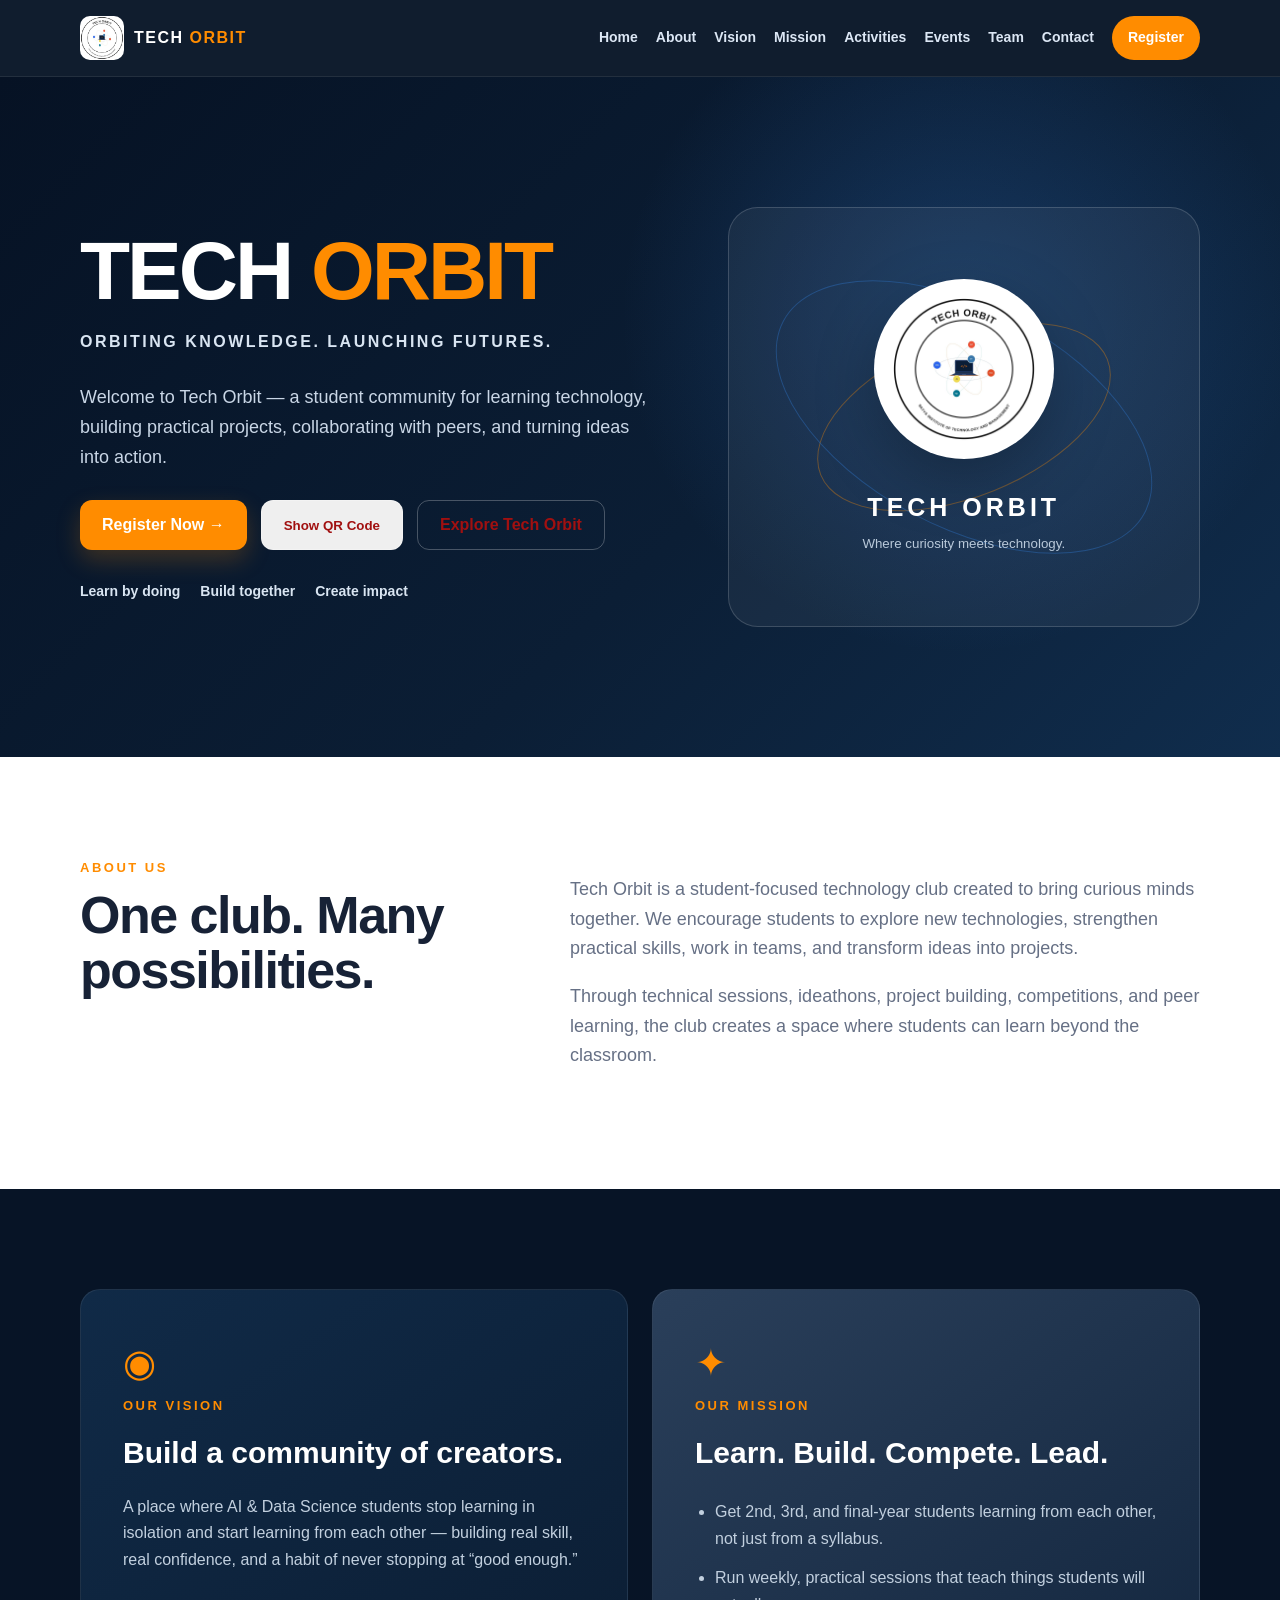
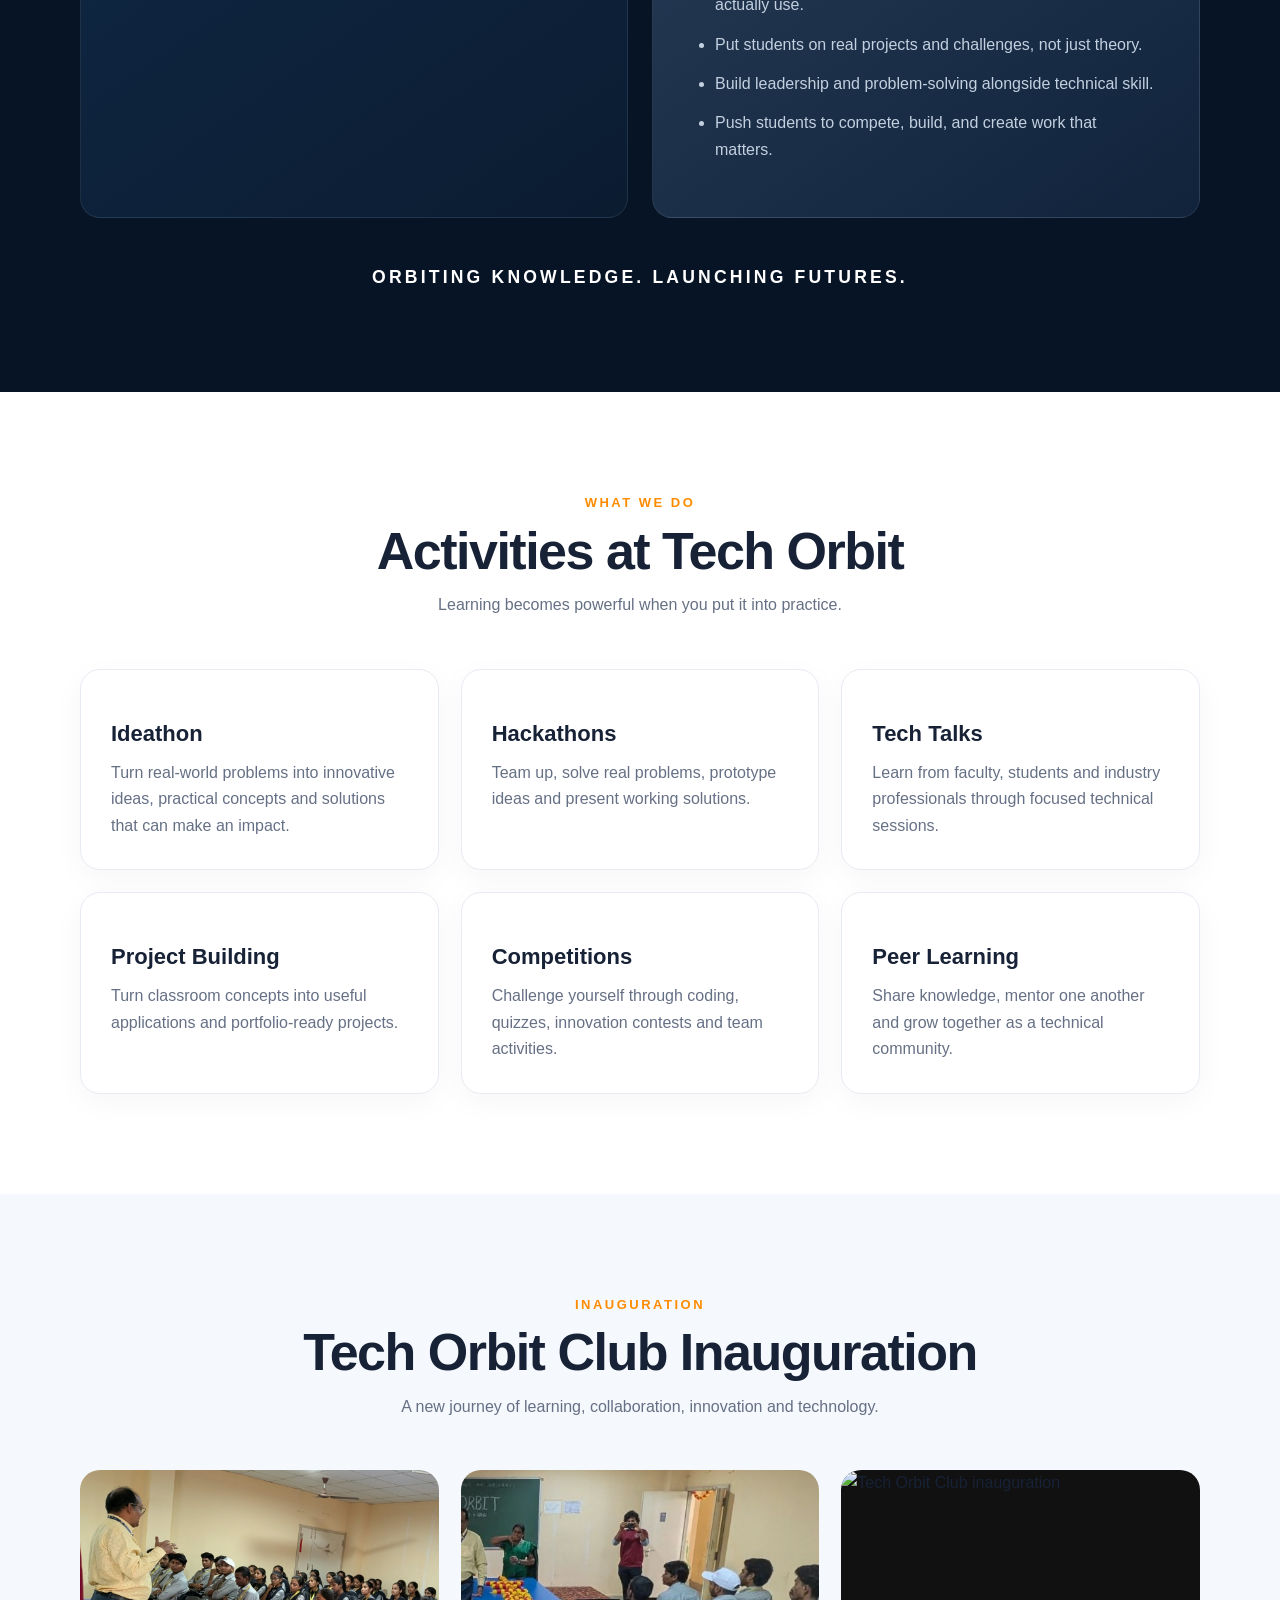
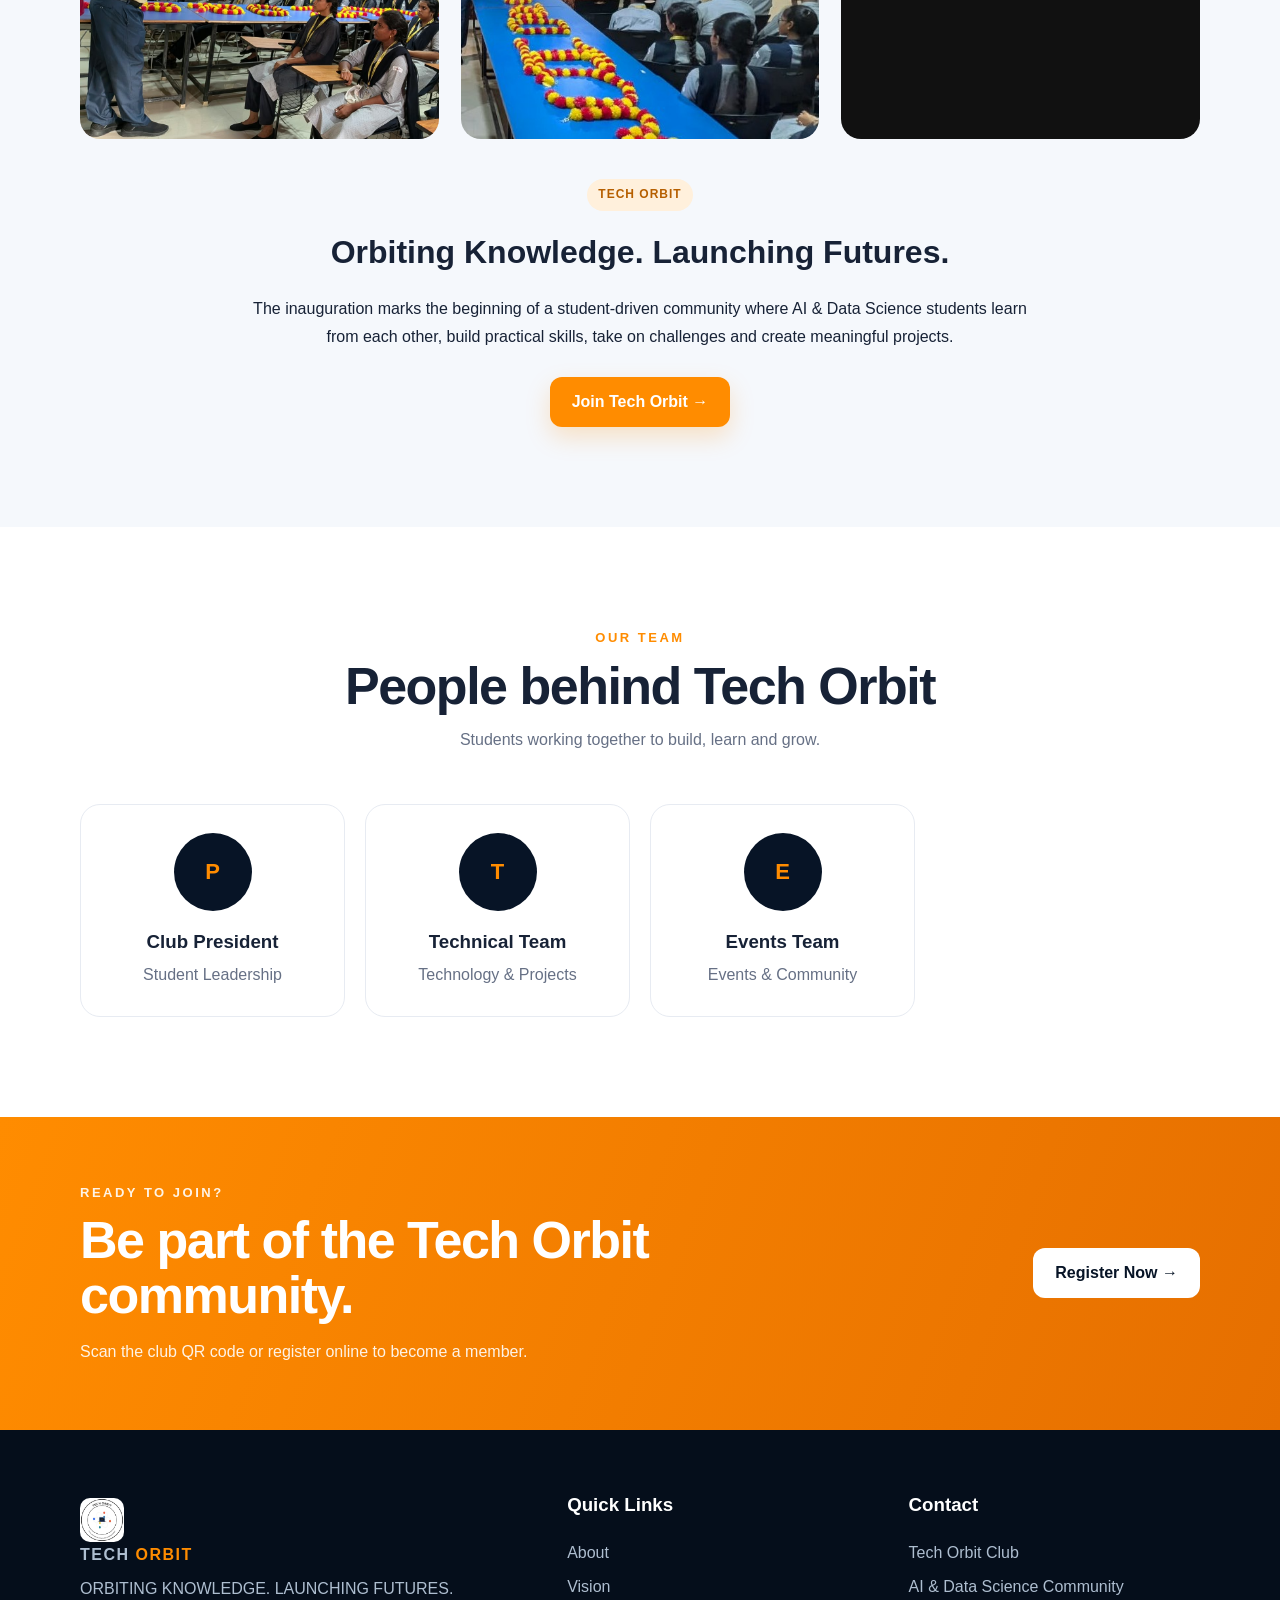
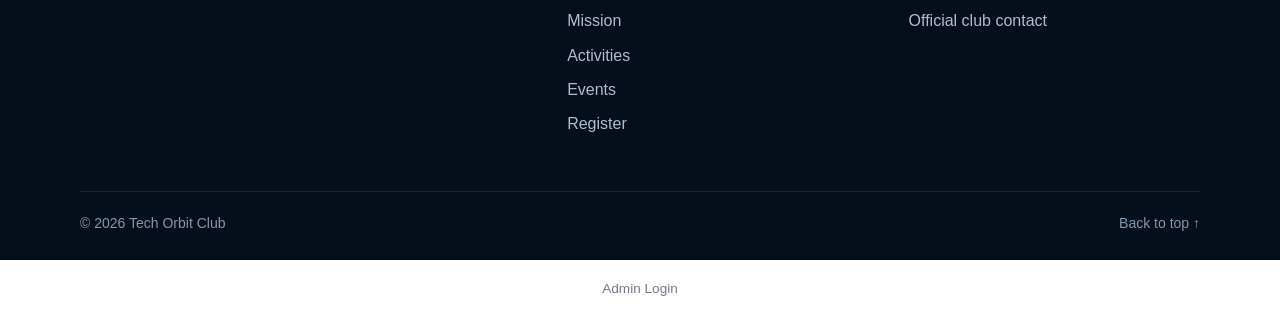
==== index.html @ 61f46951 "Add Tech Orbit inauguration gallery" ====
<!doctype html>
<html lang="en">

<head>
  <meta charset="utf-8">

  <meta
    name="viewport"
    content="width=device-width, initial-scale=1"
  >

  <meta
    name="description"
    content="Tech Orbit - Orbiting Knowledge. Launching Futures."
  >

  <title>Tech Orbit | Technology Club</title>

  <link
    rel="icon"
    href="logo.jpeg"
    type="image/jpeg"
  >

  <link
    rel="stylesheet"
    href="style.css"
  >
</head>


<body>

  <!-- =========================
       NAVIGATION
  ========================== -->

  <header
    class="site-header"
    id="top"
  >

    <div class="container nav-wrap">

      <a
        class="brand"
        href="#home"
      >

        <img
          src="logo.jpeg"
          alt="Tech Orbit logo"
        >

        <span>
          TECH <b>ORBIT</b>
        </span>

      </a>


      <button
        class="menu-toggle"
        id="menuToggle"
        aria-label="Open menu"
        aria-expanded="false"
      >
        ☰
      </button>


      <nav
        class="nav"
        id="mainNav"
      >

        <a href="#home">
          Home
        </a>

        <a href="#about">
          About
        </a>

        <a href="#vision">
          Vision
        </a>

        <a href="#mission">
          Mission
        </a>

        <a href="#activities">
          Activities
        </a>

        <a href="#events">
          Events
        </a>

        <a href="#team">
          Team
        </a>

        <a href="#contact">
          Contact
        </a>

        <a
          class="nav-register"
          href="register.html"
        >
          Register
        </a>

      </nav>

    </div>

  </header>



  <main>

    <!-- =========================
         HERO / LAUNCH SECTION
    ========================== -->

    <section
      class="hero"
      id="home"
    >

      <div class="hero-grid container">

        <div class="hero-content reveal">

          <h1>
            TECH <span>ORBIT</span>
          </h1>


          <p class="hero-tagline">
            ORBITING KNOWLEDGE. LAUNCHING FUTURES.
          </p>


          <p class="hero-text">
            Welcome to Tech Orbit — a student community for learning
            technology, building practical projects, collaborating with peers,
            and turning ideas into action.
          </p>


          <div class="hero-actions">

            <a
              class="btn btn-primary"
              href="register.html"
            >
              Register Now →
            </a>


            <button
              class="btn btn-secondary"
              id="showQrBtn"
              type="button"
            >
              Show QR Code
            </button>


            <a
              class="btn btn-secondary"
              href="#about"
            >
              Explore Tech Orbit
            </a>

          </div>


          <div class="hero-points">

            <span>
              Learn by doing
            </span>

            <span>
              Build together
            </span>

            <span>
              Create impact
            </span>

          </div>

        </div>



        <!-- HERO LOGO -->

        <div class="hero-card reveal">

          <div class="orbit-ring ring-one"></div>

          <div class="orbit-ring ring-two"></div>


          <div class="hero-logo">

            <img
              src="logo.jpeg"
              alt="Tech Orbit"
            >

          </div>


          <p>
            TECH ORBIT
          </p>


          <small>
            Where curiosity meets technology.
          </small>

        </div>

      </div>

    </section>



    <!-- =========================
         ABOUT
    ========================== -->

    <section
      class="section"
      id="about"
    >

      <div class="container two-column">


        <div class="section-heading reveal">

          <p class="eyebrow">
            ABOUT US
          </p>


          <h2>
            One club. Many possibilities.
          </h2>

        </div>



        <div class="section-copy reveal">

          <p>
            Tech Orbit is a student-focused technology club created to bring
            curious minds together. We encourage students to explore new
            technologies, strengthen practical skills, work in teams, and
            transform ideas into projects.
          </p>


          <p>
            Through technical sessions, ideathons, project building,
            competitions, and peer learning, the club creates a space where
            students can learn beyond the classroom.
          </p>

        </div>

      </div>

    </section>



    <!-- =========================
         VISION & MISSION
    ========================== -->

    <section
      class="section dark-section"
      id="vision"
    >

      <div class="container vision-grid">


        <!-- VISION -->

        <article class="vision-card reveal">

          <div class="icon">
            ◉
          </div>


          <p class="eyebrow">
            OUR VISION
          </p>


          <h2>
            Build a community of creators.
          </h2>


          <p>
            A place where AI &amp; Data Science students stop learning in
            isolation and start learning from each other — building real
            skill, real confidence, and a habit of never stopping at
            “good enough.”
          </p>

        </article>



        <!-- MISSION -->

        <article
          class="vision-card mission-card reveal"
          id="mission"
        >

          <div class="icon">
            ✦
          </div>


          <p class="eyebrow">
            OUR MISSION
          </p>


          <h2>
            Learn. Build. Compete. Lead.
          </h2>


          <ul class="mission-list">

            <li>
              Get 2nd, 3rd, and final-year students learning from each other,
              not just from a syllabus.
            </li>

            <li>
              Run weekly, practical sessions that teach things students will
              actually use.
            </li>

            <li>
              Put students on real projects and challenges, not just theory.
            </li>

            <li>
              Build leadership and problem-solving alongside technical skill.
            </li>

            <li>
              Push students to compete, build, and create work that matters.
            </li>

          </ul>

        </article>

      </div>


      <div class="container orbit-tagline reveal">

        ORBITING KNOWLEDGE. LAUNCHING FUTURES.

      </div>

    </section>



    <!-- =========================
         ACTIVITIES
    ========================== -->

    <section
      class="section"
      id="activities"
    >

      <div class="container">


        <div class="center-heading reveal">

          <p class="eyebrow">
            WHAT WE DO
          </p>


          <h2>
            Activities at Tech Orbit
          </h2>


          <p>
            Learning becomes powerful when you put it into practice.
          </p>

        </div>



        <div class="cards-grid">


          <!-- IDEATHON -->

          <article class="feature-card reveal">

            <div class="feature-icon"></div>

            <h3>
              Ideathon
            </h3>

            <p>
              Turn real-world problems into innovative ideas, practical
              concepts and solutions that can make an impact.
            </p>

          </article>



          <!-- HACKATHONS -->

          <article class="feature-card reveal">

            <div class="feature-icon"></div>

            <h3>
              Hackathons
            </h3>

            <p>
              Team up, solve real problems, prototype ideas and present
              working solutions.
            </p>

          </article>



          <!-- TECH TALKS -->

          <article class="feature-card reveal">

            <div class="feature-icon"></div>

            <h3>
              Tech Talks
            </h3>

            <p>
              Learn from faculty, students and industry professionals through
              focused technical sessions.
            </p>

          </article>



          <!-- PROJECT BUILDING -->

          <article class="feature-card reveal">

            <div class="feature-icon"></div>

            <h3>
              Project Building
            </h3>

            <p>
              Turn classroom concepts into useful applications and
              portfolio-ready projects.
            </p>

          </article>



          <!-- COMPETITIONS -->

          <article class="feature-card reveal">

            <div class="feature-icon"></div>

            <h3>
              Competitions
            </h3>

            <p>
              Challenge yourself through coding, quizzes, innovation contests
              and team activities.
            </p>

          </article>



          <!-- PEER LEARNING -->

          <article class="feature-card reveal">

            <div class="feature-icon"></div>

            <h3>
              Peer Learning
            </h3>

            <p>
              Share knowledge, mentor one another and grow together as a
              technical community.
            </p>

          </article>

        </div>

      </div>

    </section>



    <!-- =========================
         INAUGURATION / EVENTS
    ========================== -->

    <section
      class="section event-section"
      id="events"
    >

      <div class="container">


        <div class="center-heading reveal">

          <p class="eyebrow">
            INAUGURATION
          </p>


          <h2>
            Tech Orbit Club Inauguration
          </h2>


          <p>
            A new journey of learning, collaboration, innovation and
            technology.
          </p>

        </div>



        <!-- IMAGE GALLERY -->

        <div class="inauguration-gallery">


          <div class="inauguration-photo reveal">

            <img
              src="img1.jpeg"
              alt="Tech Orbit Club inauguration"
              loading="lazy"
            >

          </div>



          <div class="inauguration-photo reveal">

            <img
              src="img2.jpeg"
              alt="Tech Orbit Club inauguration"
              loading="lazy"
            >

          </div>



          <div class="inauguration-photo reveal">

            <img
              src="inauguration-3.jpg"
              alt="Tech Orbit Club inauguration"
              loading="lazy"
            >

          </div>

        </div>



        <!-- EVENT INFORMATION -->

        <div class="inauguration-info reveal">

          <span class="event-badge">
            TECH ORBIT
          </span>


          <h3>
            Orbiting Knowledge. Launching Futures.
          </h3>


          <p>
            The inauguration marks the beginning of a student-driven
            community where AI &amp; Data Science students learn from each
            other, build practical skills, take on challenges and create
            meaningful projects.
          </p>


          <a
            href="register.html"
            class="btn btn-primary"
          >
            Join Tech Orbit →
          </a>

        </div>

      </div>

    </section>



    <!-- =========================
         TEAM
    ========================== -->

    <section
      class="section"
      id="team"
    >

      <div class="container">


        <div class="center-heading reveal">

          <p class="eyebrow">
            OUR TEAM
          </p>


          <h2>
            People behind Tech Orbit
          </h2>


          <p>
            Students working together to build, learn and grow.
          </p>

        </div>



        <div class="team-grid">


          <!-- PRESIDENT -->

          <article class="team-card reveal">

            <div class="avatar">
              P
            </div>


            <h3>
              Club President
            </h3>


            <p>
              Student Leadership
            </p>

          </article>



          <!-- TECHNICAL TEAM -->

          <article class="team-card reveal">

            <div class="avatar">
              T
            </div>


            <h3>
              Technical Team
            </h3>


            <p>
              Technology &amp; Projects
            </p>

          </article>



          <!-- EVENTS TEAM -->

          <article class="team-card reveal">

            <div class="avatar">
              E
            </div>


            <h3>
              Events Team
            </h3>


            <p>
              Events &amp; Community
            </p>

          </article>

        </div>

      </div>

    </section>



    <!-- =========================
         REGISTER BANNER
    ========================== -->

    <section class="register-banner">

      <div class="container banner-inner reveal">


        <div>

          <p class="eyebrow">
            READY TO JOIN?
          </p>


          <h2>
            Be part of the Tech Orbit community.
          </h2>


          <p>
            Scan the club QR code or register online to become a member.
          </p>

        </div>


        <a
          class="btn btn-light"
          href="register.html"
        >
          Register Now →
        </a>

      </div>

    </section>

  </main>



  <!-- =========================
       FOOTER
  ========================== -->

  <footer id="contact">

    <div class="container footer-grid">


      <!-- BRAND -->

      <div>

        <a
          class="brand footer-brand"
          href="#home"
        >

          <img
            src="logo.jpeg"
            alt="Tech Orbit logo"
          >


          <span>
            TECH <b>ORBIT</b>
          </span>

        </a>


        <p class="footer-note">
          ORBITING KNOWLEDGE. LAUNCHING FUTURES.
        </p>

      </div>



      <!-- QUICK LINKS -->

      <div>

        <h3>
          Quick Links
        </h3>


        <a href="#about">
          About
        </a>


        <a href="#vision">
          Vision
        </a>


        <a href="#mission">
          Mission
        </a>


        <a href="#activities">
          Activities
        </a>


        <a href="#events">
          Events
        </a>


        <a href="register.html">
          Register
        </a>

      </div>



      <!-- CONTACT -->

      <div>

        <h3>
          Contact
        </h3>


        <p>
          Tech Orbit Club
        </p>


        <p>
          AI &amp; Data Science Community
        </p>


        <p>
          Official club contact
        </p>

      </div>

    </div>



    <!-- FOOTER BOTTOM -->

    <div class="container footer-bottom">

      <span>
        © <span id="year"></span> Tech Orbit Club
      </span>


      <a href="#top">
        Back to top ↑
      </a>

    </div>

  </footer>



  <!-- =========================
       QR CODE POPUP
  ========================== -->

  <div
    class="qr-modal"
    id="qrModal"
    aria-hidden="true"
  >


    <div
      class="qr-backdrop"
      data-close-qr
    ></div>


    <div
      class="qr-dialog"
      role="dialog"
      aria-modal="true"
      aria-labelledby="qrTitle"
    >


      <button
        class="qr-close"
        id="closeQrBtn"
        type="button"
        aria-label="Close QR code"
      >
        ×
      </button>


      <p class="eyebrow">
        TECH ORBIT
      </p>


      <h2 id="qrTitle">
        Scan to Register
      </h2>


      <!-- EXISTING QR CODE -->

      <img
        class="qr-image"
        src="tech_orbit_registration_qr.png"
        alt="Tech Orbit registration QR code"
      >


      <p class="qr-help">
        Scan this QR code with your phone camera to open the registration
        form.
      </p>


      <a
        class="btn btn-primary qr-register"
        href="register.html"
      >
        Register Online →
      </a>

    </div>

  </div>



  <!-- =========================
       ADMIN LOGIN
  ========================== -->

  <div class="admin-footer-link">

    <a href="admin-dashboard/admin.html">
      Admin Login
    </a>

  </div>



  <!-- JAVASCRIPT -->

  <script src="script.js"></script>

</body>

</html>
---- style.css ----
* {
    box-sizing: border-box
}

:root {
    --navy: #071426;
    --blue: #2e6fbe;
    --orange: #ff8c00;
    --orange2: #ffb13b;
    --white: #fff;
    --text: #172236;
    --muted: #667085;
    --line: #e7ebf2;
    --soft: #f5f8fc;
    --shadow: 0 18px 50px rgba(7, 20, 38, .10);
    --radius: 20px
}

html {
    scroll-behavior: smooth
}

body {
    margin: 0;
    font-family: Arial, Helvetica, sans-serif;
    color: var(--text);
    background: #fff;
    line-height: 1.65
}

a {
    color: inherit;
    text-decoration: none
}

img {
    max-width: 100%;
    display: block
}

.container {
    width: min(1120px, calc(100% - 40px));
    margin: auto
}

.site-header {
    position: sticky;
    top: 0;
    z-index: 1000;
    background: rgba(7, 20, 38, .96);
    backdrop-filter: blur(12px);
    border-bottom: 1px solid rgba(255, 255, 255, .08)
}

.nav-wrap {
    min-height: 76px;
    display: flex;
    align-items: center;
    justify-content: space-between;
    gap: 24px
}

.brand {
    display: inline-flex;
    align-items: center;
    gap: 10px;
    color: #fff;
    font-weight: 800;
    letter-spacing: 1.5px
}

.brand img {
    width: 44px;
    height: 44px;
    object-fit: contain;
    border-radius: 10px
}

.brand b {
    color: var(--orange)
}

.nav {
    display: flex;
    align-items: center;
    gap: 18px
}

.nav a {
    color: #dce7f5;
    font-size: 14px;
    font-weight: 700;
    transition: .2s
}

.nav a:hover {
    color: var(--orange2)
}

.nav .nav-register {
    padding: 10px 16px;
    border-radius: 999px;
    background: var(--orange);
    color: #fff
}

.menu-toggle {
    display: none;
    border: 0;
    background: transparent;
    color: #fff;
    font-size: 28px;
    cursor: pointer
}

.hero {
    overflow: hidden;
    background: radial-gradient(circle at 75% 35%, rgba(46, 111, 190, .32), transparent 32%), linear-gradient(135deg, #061224 0%, #0b1e35 58%, #102d4d 100%);
    color: #fff;
    min-height: 680px;
    display: flex;
    align-items: center
}

.hero-grid {
    display: grid;
    grid-template-columns: 1.1fr .9fr;
    gap: 70px;
    align-items: center;
    padding: 80px 0
}

.eyebrow {
    margin: 0 0 10px;
    color: var(--orange);
    font-size: 13px;
    font-weight: 800;
    letter-spacing: 2.5px
}

.hero h1 {
    margin: 0;
    max-width: 720px;
    font-size: clamp(48px, 7vw, 82px);
    line-height: .98;
    letter-spacing: -3px
}

.hero h1 span {
    color: var(--orange)
}

.hero-text {
    max-width: 650px;
    color: #c9d6e6;
    font-size: 18px;
    margin: 28px 0
}

.hero-actions {
    display: flex;
    gap: 14px;
    flex-wrap: wrap
}

.btn {
    display: inline-flex;
    justify-content: center;
    align-items: center;
    min-height: 50px;
    padding: 0 22px;
    border-radius: 12px;
    font-weight: 800;
    transition: .2s
}

.btn:hover {
    transform: translateY(-2px)
}

.btn-primary {
    background: var(--orange);
    color: #fff;
    box-shadow: 0 10px 25px rgba(255, 140, 0, .22)
}

.btn-secondary {
    border: 1px solid rgba(255, 255, 255, .25);
    color: #a11010
}

.hero-points {
    display: flex;
    gap: 20px;
    flex-wrap: wrap;
    margin-top: 30px;
    color: #d9e5f2;
    font-size: 14px;
    font-weight: 700
}

.hero-card {
    min-height: 420px;
    border: 1px solid rgba(255, 255, 255, .16);
    background: rgba(255, 255, 255, .05);
    border-radius: 30px;
    display: flex;
    flex-direction: column;
    justify-content: center;
    align-items: center;
    position: relative;
    overflow: hidden
}

.hero-logo {
    width: 180px;
    height: 180px;
    padding: 16px;
    background: #fff;
    border-radius: 50%;
    z-index: 2;
    box-shadow: 0 20px 60px rgba(0, 0, 0, .28)
}

.hero-logo img {
    width: 100%;
    height: 100%;
    object-fit: contain;
    border-radius: 50%
}

.hero-card p {
    margin: 28px 0 4px;
    font-size: 25px;
    font-weight: 900;
    letter-spacing: 4px;
    z-index: 2
}

.hero-card small {
    color: #b9c9da;
    z-index: 2
}

.orbit-ring {
    position: absolute;
    border: 1px solid rgba(255, 140, 0, .35);
    border-radius: 50%
}

.ring-one {
    width: 310px;
    height: 160px;
    transform: rotate(-22deg)
}

.ring-two {
    width: 410px;
    height: 220px;
    transform: rotate(28deg);
    border-color: rgba(46, 111, 190, .45)
}

.section {
    padding: 100px 0
}

.two-column {
    display: grid;
    grid-template-columns: .8fr 1.2fr;
    gap: 70px
}

.section-heading h2,
.event-layout h2,
.center-heading h2,
.banner-inner h2 {
    margin: 0;
    font-size: clamp(32px, 5vw, 52px);
    line-height: 1.05;
    letter-spacing: -1.5px
}

.section-copy {
    color: var(--muted);
    font-size: 18px
}

.dark-section {
    background: var(--navy);
    color: #fff
}

.vision-grid {
    display: grid;
    grid-template-columns: 1fr 1fr;
    gap: 24px
}

.vision-card {
    padding: 42px;
    border-radius: var(--radius);
    background: linear-gradient(145deg, #102a47, #0b1c31);
    border: 1px solid rgba(255, 255, 255, .08)
}

.mission-card {
    background: linear-gradient(145deg, #2a3f5a, #10233b)
}

.vision-card .icon {
    font-size: 38px;
    color: var(--orange)
}

.vision-card h2 {
    font-size: 30px;
    margin: 12px 0
}

.vision-card p:last-child {
    color: #c2d0df
}

.center-heading {
    text-align: center;
    max-width: 720px;
    margin: 0 auto 50px
}

.center-heading>p:last-child {
    color: var(--muted);
    margin-top: 14px
}

.cards-grid {
    display: grid;
    grid-template-columns: repeat(3, 1fr);
    gap: 22px
}

.feature-card {
    padding: 30px;
    border: 1px solid var(--line);
    border-radius: var(--radius);
    background: #fff;
    box-shadow: 0 8px 30px rgba(7, 20, 38, .04);
    transition: .25s
}

.feature-card:hover {
    transform: translateY(-6px);
    box-shadow: var(--shadow);
    border-color: #d4dfed
}

.feature-icon {
    font-size: 35px
}

.feature-card h3 {
    margin: 16px 0 8px;
    font-size: 22px
}

.feature-card p {
    color: var(--muted);
    margin: 0
}

.event-section {
    background: var(--soft)
}

.event-layout {
    display: grid;
    grid-template-columns: 1fr 1fr;
    gap: 60px;
    align-items: center
}

.event-layout>div:first-child>p:last-child {
    color: var(--muted);
    font-size: 18px;
    max-width: 580px
}

.event-card {
    padding: 38px;
    background: #fff;
    border-radius: var(--radius);
    box-shadow: var(--shadow);
    border-left: 5px solid var(--orange)
}

.event-badge {
    display: inline-block;
    padding: 6px 11px;
    border-radius: 999px;
    background: #fff0dc;
    color: #b65f00;
    font-size: 12px;
    font-weight: 900;
    letter-spacing: 1px
}

.event-card h3 {
    font-size: 28px;
    margin: 16px 0 10px
}

.event-card p {
    color: var(--muted)
}

.text-link {
    color: var(--blue);
    font-weight: 800
}

.team-grid {
    display: grid;
    grid-template-columns: repeat(4, 1fr);
    gap: 20px
}

.team-card {
    text-align: center;
    padding: 28px 18px;
    border: 1px solid var(--line);
    border-radius: var(--radius)
}

.avatar {
    width: 78px;
    height: 78px;
    margin: 0 auto 16px;
    border-radius: 50%;
    display: grid;
    place-items: center;
    background: var(--navy);
    color: var(--orange);
    font-size: 22px;
    font-weight: 900
}

.team-card h3 {
    margin: 0 0 4px
}

.team-card p {
    margin: 0;
    color: var(--muted)
}

.register-banner {
    background: linear-gradient(110deg, var(--orange), #e66f00);
    color: #fff;
    padding: 65px 0
}

.register-banner .eyebrow {
    color: #fff;
    opacity: .9
}

.banner-inner {
    display: flex;
    align-items: center;
    justify-content: space-between;
    gap: 30px
}

.banner-inner h2 {
    max-width: 720px
}

.banner-inner p:last-child {
    margin-bottom: 0;
    opacity: .9
}

.btn-light {
    background: #fff;
    color: var(--navy)
}

footer {
    background: #050e1b;
    color: #d3deeb;
    padding: 60px 0 25px
}

.footer-grid {
    display: grid;
    grid-template-columns: 1.5fr 1fr 1fr;
    gap: 50px;
    padding-bottom: 45px
}

.footer-brand {
    margin-bottom: 12px
}

.footer-note {
    color: #8ea1b7
}

.footer-grid h3 {
    color: #fff;
    margin-top: 0
}

.footer-grid a,
.footer-grid p {
    display: block;
    color: #aebed0;
    margin: 8px 0
}

.footer-grid a:hover {
    color: var(--orange2)
}

.footer-bottom {
    border-top: 1px solid rgba(255, 255, 255, .08);
    padding-top: 20px;
    display: flex;
    justify-content: space-between;
    gap: 20px;
    color: #8497ac;
    font-size: 14px
}

.reveal {
    opacity: 0;
    transform: translateY(22px);
    transition: opacity .7s ease, transform .7s ease
}

.reveal.visible {
    opacity: 1;
    transform: translateY(0)
}

@media(max-width:980px) {
    .nav {
        gap: 10px
    }

    .hero-grid,
    .two-column,
    .event-layout {
        grid-template-columns: 1fr
    }

    .hero-card {
        min-height: 340px
    }

    .cards-grid {
        grid-template-columns: repeat(2, 1fr)
    }

    .team-grid {
        grid-template-columns: repeat(2, 1fr)
    }
}

@media(max-width:760px) {
    .container {
        width: min(100% - 28px, 1120px)
    }

    .menu-toggle {
        display: block
    }

    .nav {
        display: none;
        position: absolute;
        left: 14px;
        right: 14px;
        top: 70px;
        padding: 18px;
        border-radius: 16px;
        background: var(--navy);
        border: 1px solid rgba(255, 255, 255, .1);
        flex-direction: column;
        align-items: stretch
    }

    .nav.open {
        display: flex
    }

    .nav a {
        padding: 9px 4px
    }

    .hero {
        min-height: auto
    }

    .hero-grid {
        padding: 65px 0;
        gap: 45px
    }

    .hero h1 {
        letter-spacing: -2px
    }

    .section {
        padding: 72px 0
    }

    .vision-grid,
    .cards-grid,
    .team-grid,
    .footer-grid {
        grid-template-columns: 1fr
    }

    .banner-inner,
    .footer-bottom {
        align-items: flex-start;
        flex-direction: column
    }
}


.hero-tagline {
    margin: 18px 0 0;
    color: #d9e5f2;
    font-size: 16px;
    font-weight: 800;
    letter-spacing: 2.5px
}

.mission-list {
    margin: 18px 0 0;
    padding-left: 20px;
    color: #c2d0df
}

.mission-list li {
    margin-bottom: 12px;
    line-height: 1.65
}

.qr-modal {
    display: none;
    position: fixed;
    inset: 0;
    z-index: 3000;
    align-items: center;
    justify-content: center;
    padding: 20px
}

.qr-modal.open {
    display: flex
}

.qr-backdrop {
    position: absolute;
    inset: 0;
    background: rgba(0, 0, 0, .75);
    backdrop-filter: blur(5px)
}

.qr-dialog {
    position: relative;
    z-index: 1;
    width: min(430px, 100%);
    padding: 34px 28px 30px;
    border-radius: 24px;
    background: #fff;
    text-align: center;
    box-shadow: 0 25px 80px rgba(0, 0, 0, .35)
}

.qr-dialog h2 {
    margin: 0 0 20px;
    font-size: 32px;
    color: var(--navy);
    line-height: 1.1
}

.qr-dialog .eyebrow {
    margin-bottom: 8px
}

.qr-close {
    position: absolute;
    top: 10px;
    right: 14px;
    width: 38px;
    height: 38px;
    border: 0;
    background: transparent;
    font-size: 32px;
    line-height: 1;
    color: var(--muted);
    cursor: pointer
}

.qr-image {
    width: min(280px, 80vw);
    height: auto;
    margin: 0 auto 18px;
    padding: 10px;
    background: #fff;
    border-radius: 12px
}

.qr-help {
    margin: 0 auto 20px;
    max-width: 330px;
    color: var(--muted);
    font-size: 14px;
    line-height: 1.55
}

.qr-register {
    width: 100%
}

.modal-open {
    overflow: hidden
}

@media(max-width:760px) {
    .hero-tagline {
        font-size: 13px;
        letter-spacing: 1.5px
    }

    .qr-dialog {
        padding: 30px 20px 24px
    }

    .qr-image {
        width: min(260px, 78vw)
    }
}
/* =================================
   INAUGURATION GALLERY
================================= */

.inauguration-gallery {
  display: grid;
  grid-template-columns: repeat(3, 1fr);
  gap: 22px;
  margin-top: 40px;
}

.inauguration-photo {
  overflow: hidden;
  border-radius: 20px;
  aspect-ratio: 4 / 3;
  background: #111;
}

.inauguration-photo img {
  width: 100%;
  height: 100%;
  object-fit: cover;
  display: block;
  transition: transform 0.5s ease;
}

.inauguration-photo:hover img {
  transform: scale(1.06);
}

.inauguration-info {
  max-width: 800px;
  margin: 40px auto 0;
  text-align: center;
}

.inauguration-info h3 {
  margin: 15px 0;
  font-size: 2rem;
}

.inauguration-info p {
  line-height: 1.8;
  margin-bottom: 25px;
}


/* =================================
   MISSION
================================= */

.mission-list {
  margin: 20px 0 0;
  padding-left: 20px;
}

.mission-list li {
  margin-bottom: 12px;
  line-height: 1.7;
}


/* =================================
   ORBIT TAGLINE
================================= */

.orbit-tagline {
  text-align: center;
  margin-top: 45px;
  font-size: 1.1rem;
  font-weight: 800;
  letter-spacing: 0.18em;
}


/* =================================
   ADMIN LOGIN
================================= */

.admin-footer-link {
  text-align: center;
  padding: 15px 20px 25px;
}

.admin-footer-link a {
  font-size: 0.85rem;
  opacity: 0.6;
  text-decoration: none;
}

.admin-footer-link a:hover {
  opacity: 1;
}


/* =================================
   MOBILE
================================= */

@media (max-width: 800px) {

  .inauguration-gallery {
    grid-template-columns: 1fr;
  }

  .inauguration-photo {
    aspect-ratio: 16 / 10;
  }

  .inauguration-info h3 {
    font-size: 1.5rem;
  }

  .orbit-tagline {
    font-size: 0.9rem;
    letter-spacing: 0.1em;
  }

}
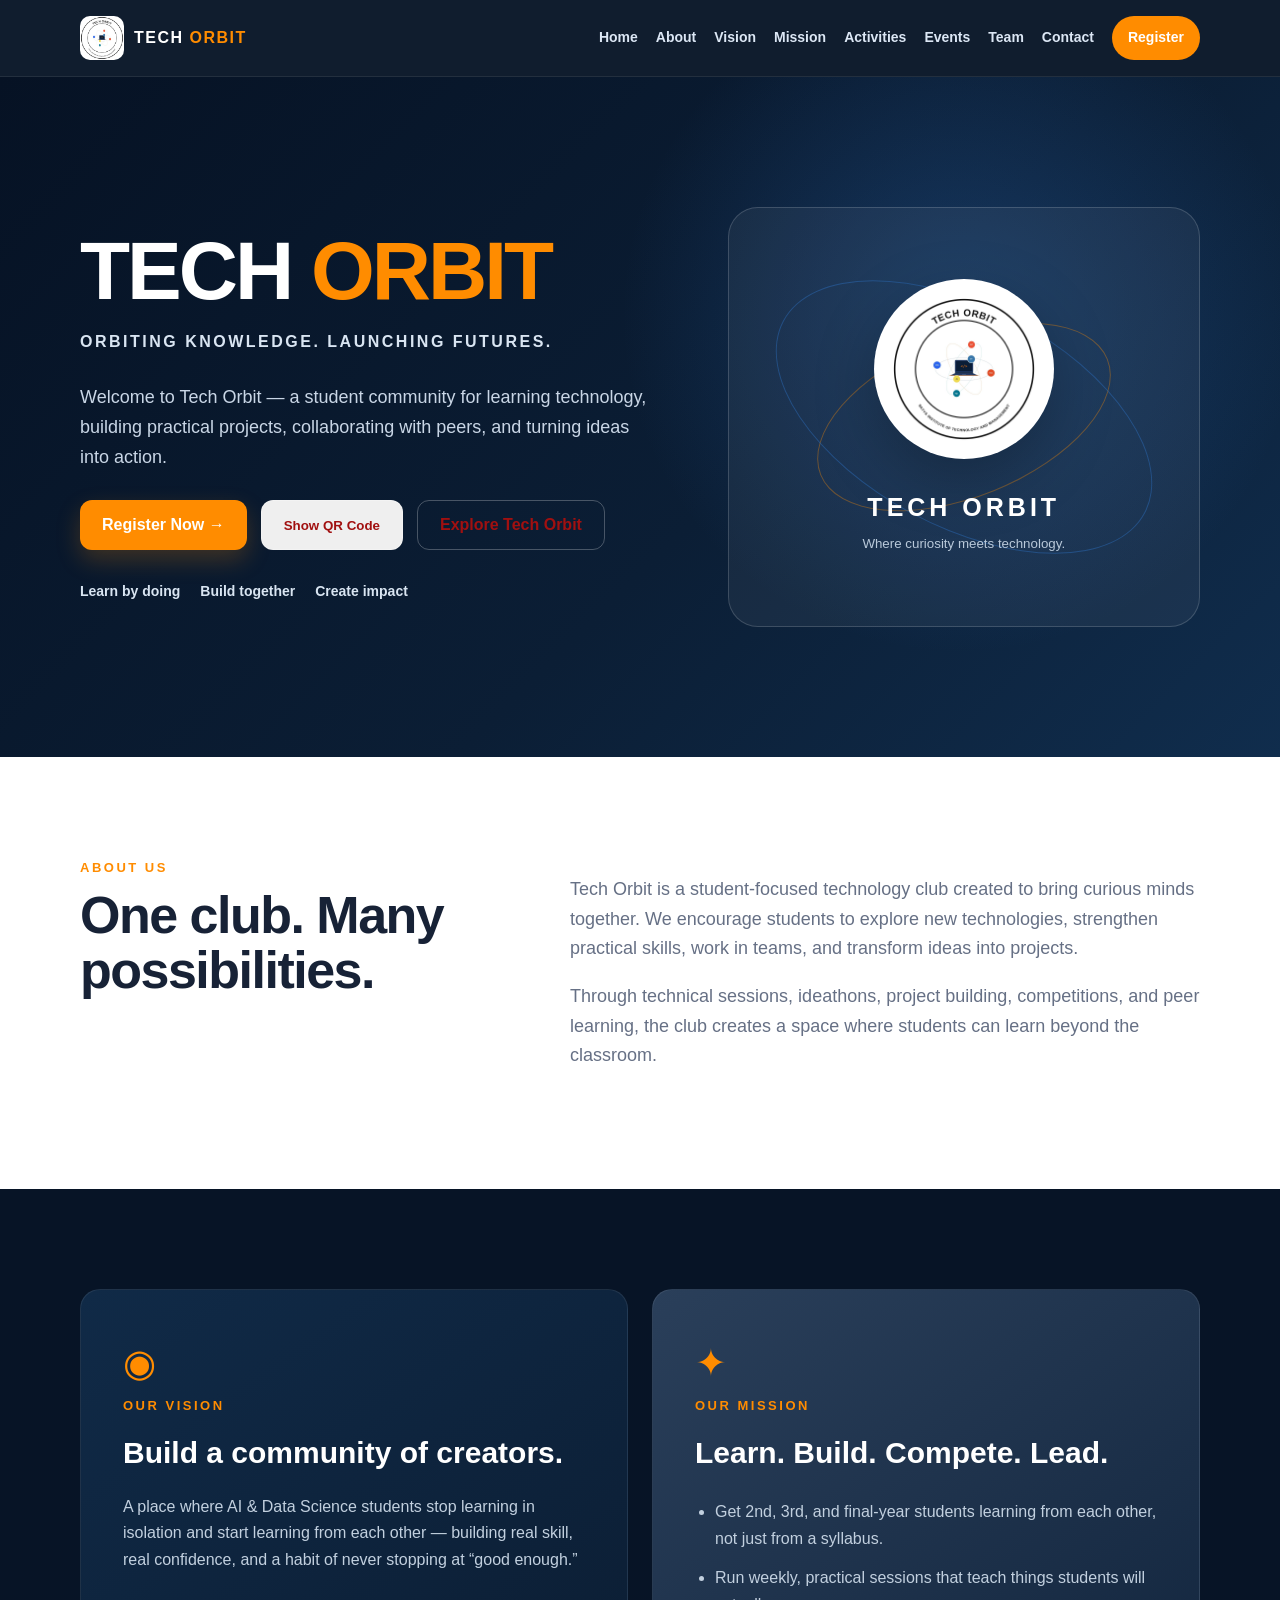
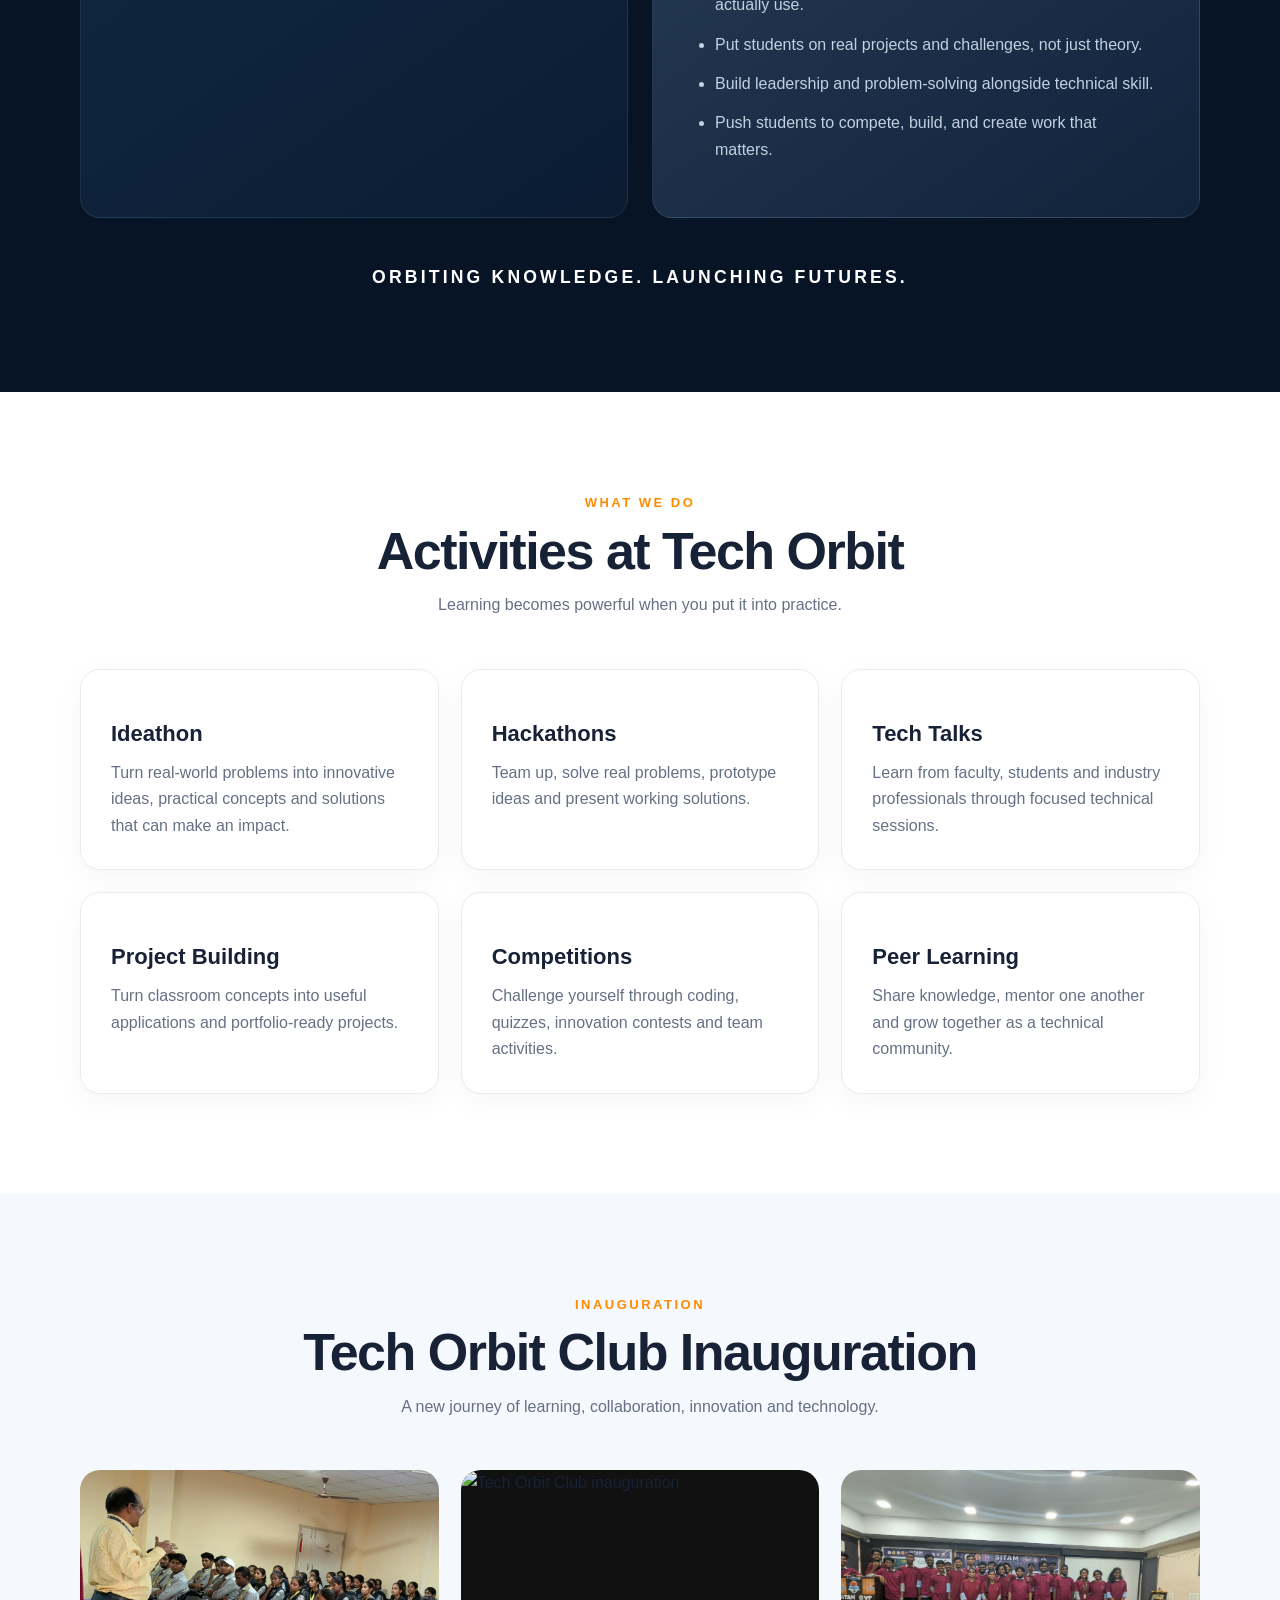
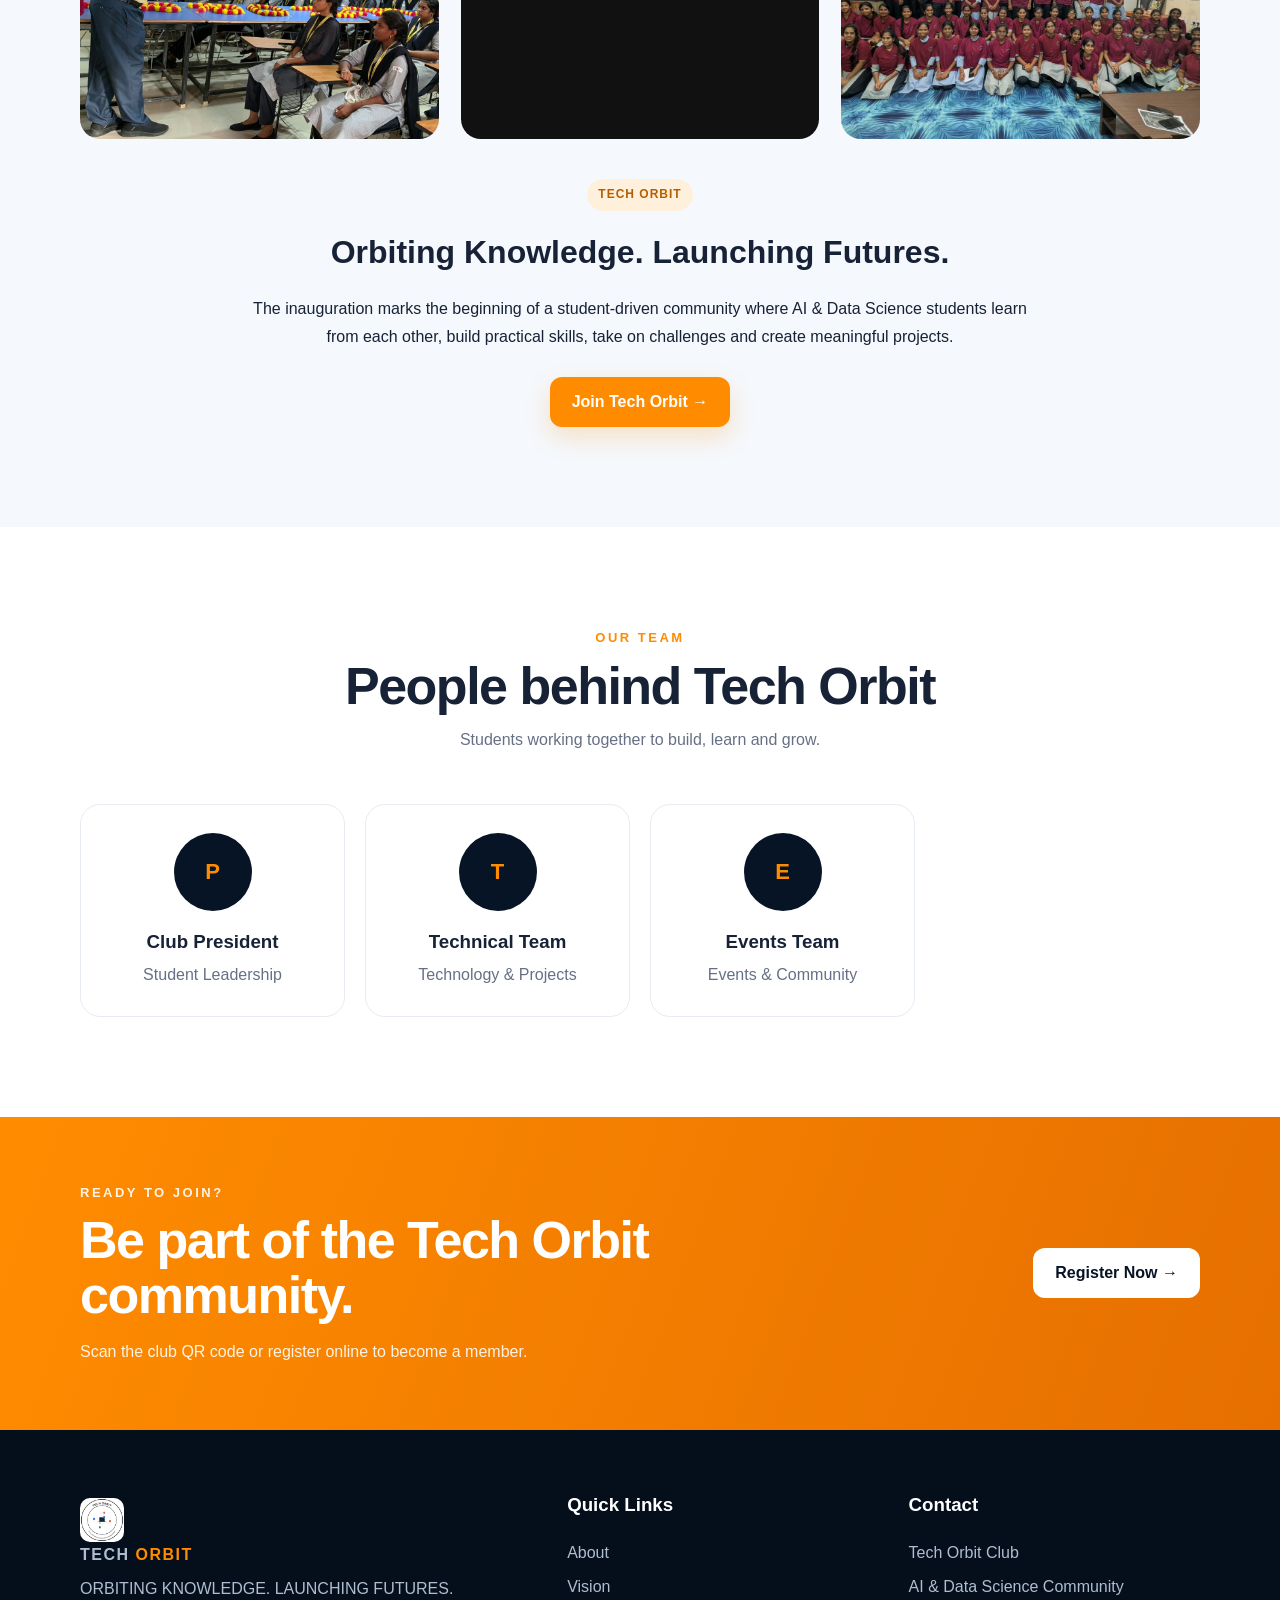
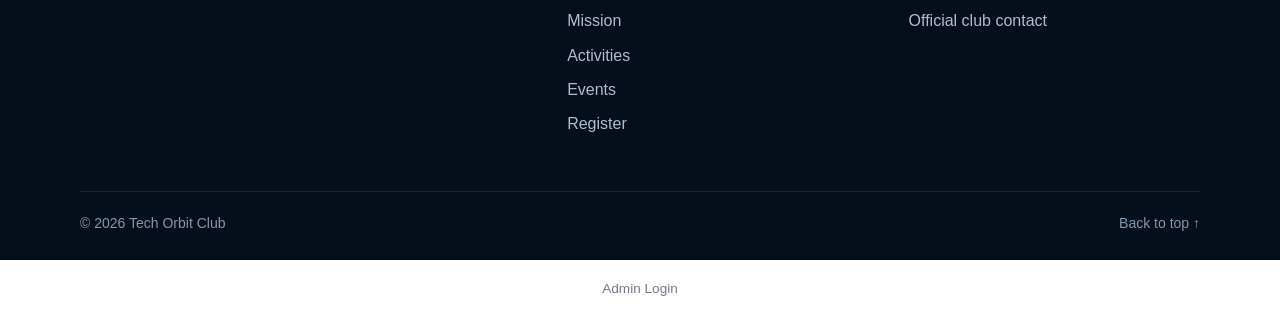
==== commit 31b8c126: "Add Tech Orbit inauguration gallery" ====
--- a/index.html
+++ b/index.html
@@ -602,7 +602,7 @@
           <div class="inauguration-photo reveal">
 
             <img
-              src="img2.jpeg"
+              src="/img2.jpeg"
               alt="Tech Orbit Club inauguration"
               loading="lazy"
             >
@@ -614,7 +614,7 @@
           <div class="inauguration-photo reveal">
 
             <img
-              src="inauguration-3.jpg"
+              src="/img3.jpeg"
               alt="Tech Orbit Club inauguration"
               loading="lazy"
             >
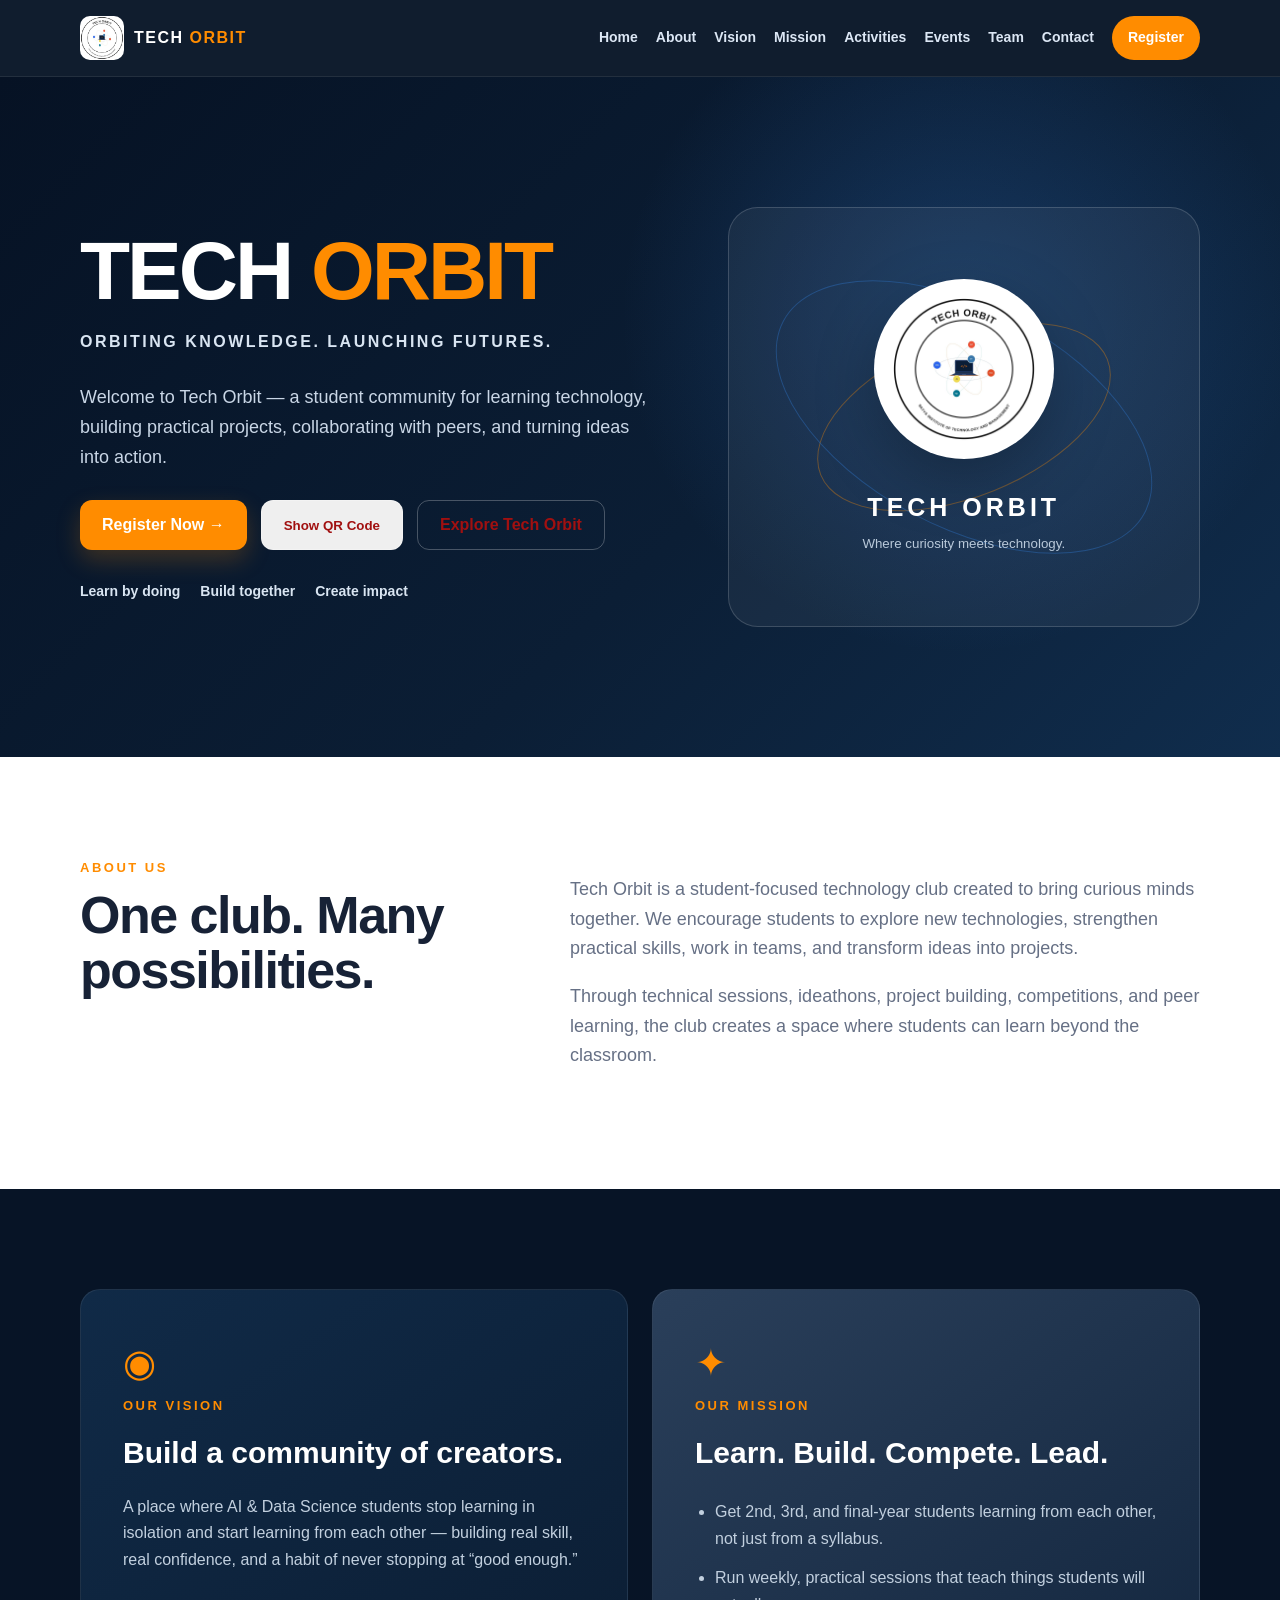
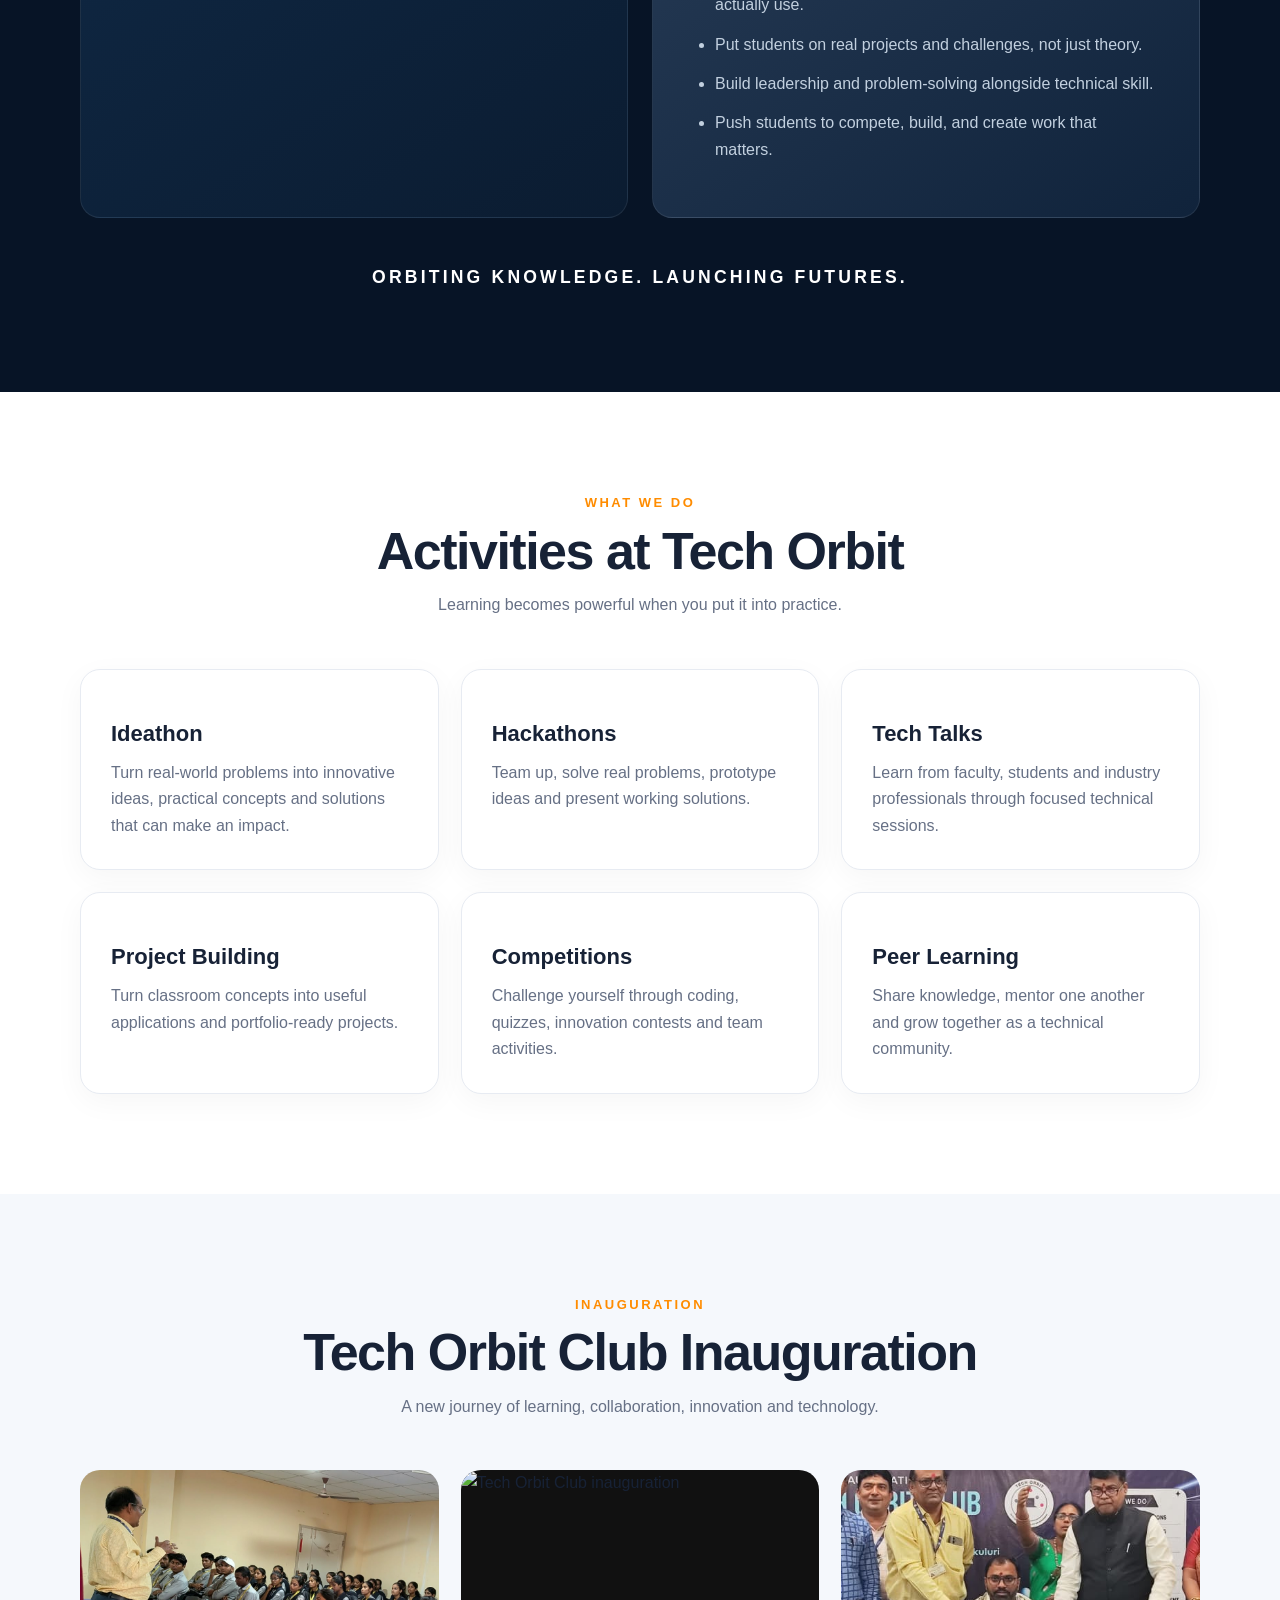
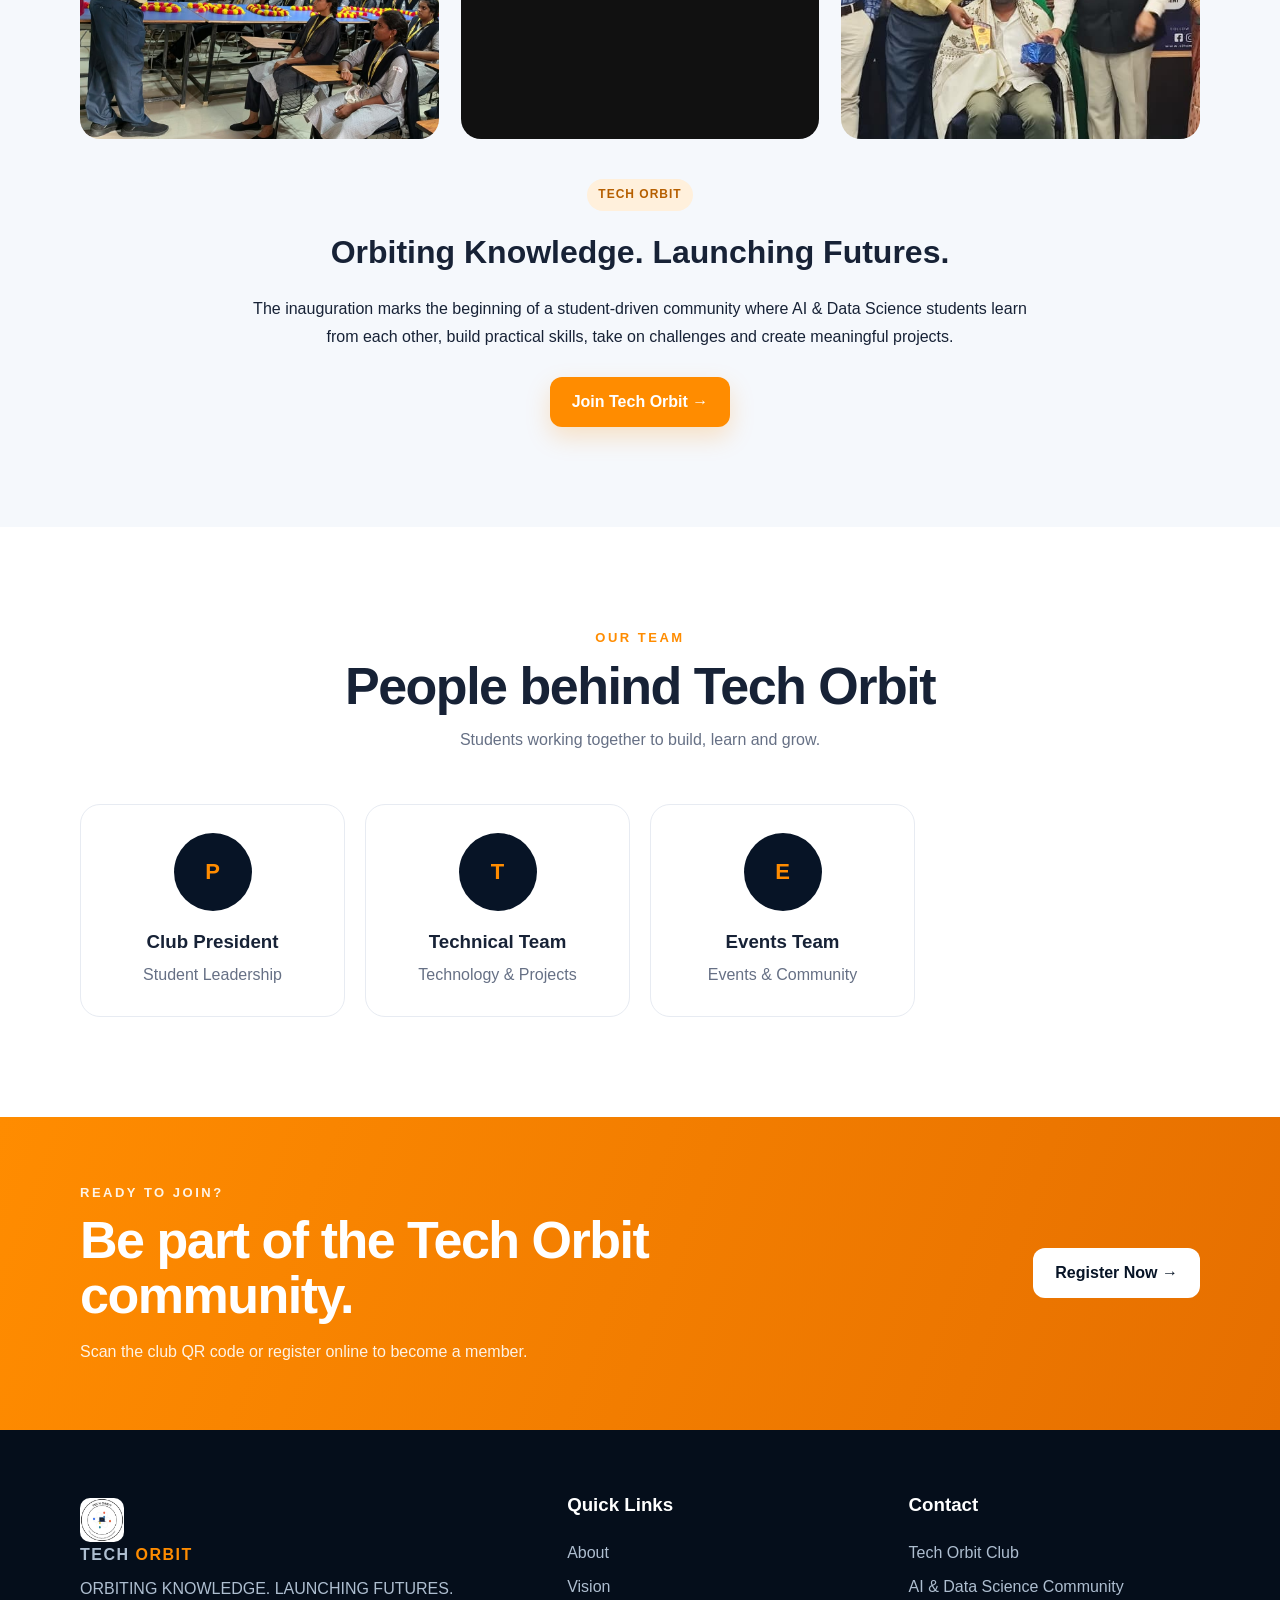
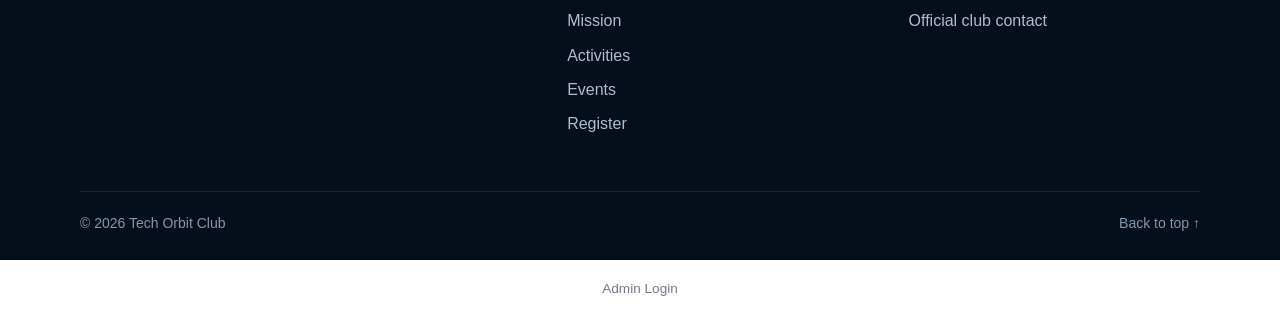
==== commit 61a1c012: "Add Tech Orbit inauguration gallery" ====
--- a/index.html
+++ b/index.html
@@ -602,7 +602,7 @@
           <div class="inauguration-photo reveal">
 
             <img
-              src="/img2.jpeg"
+              src="/.jpeg"
               alt="Tech Orbit Club inauguration"
               loading="lazy"
             >
@@ -614,7 +614,7 @@
           <div class="inauguration-photo reveal">
 
             <img
-              src="/img3.jpeg"
+              src="img3.jpeg"
               alt="Tech Orbit Club inauguration"
               loading="lazy"
             >
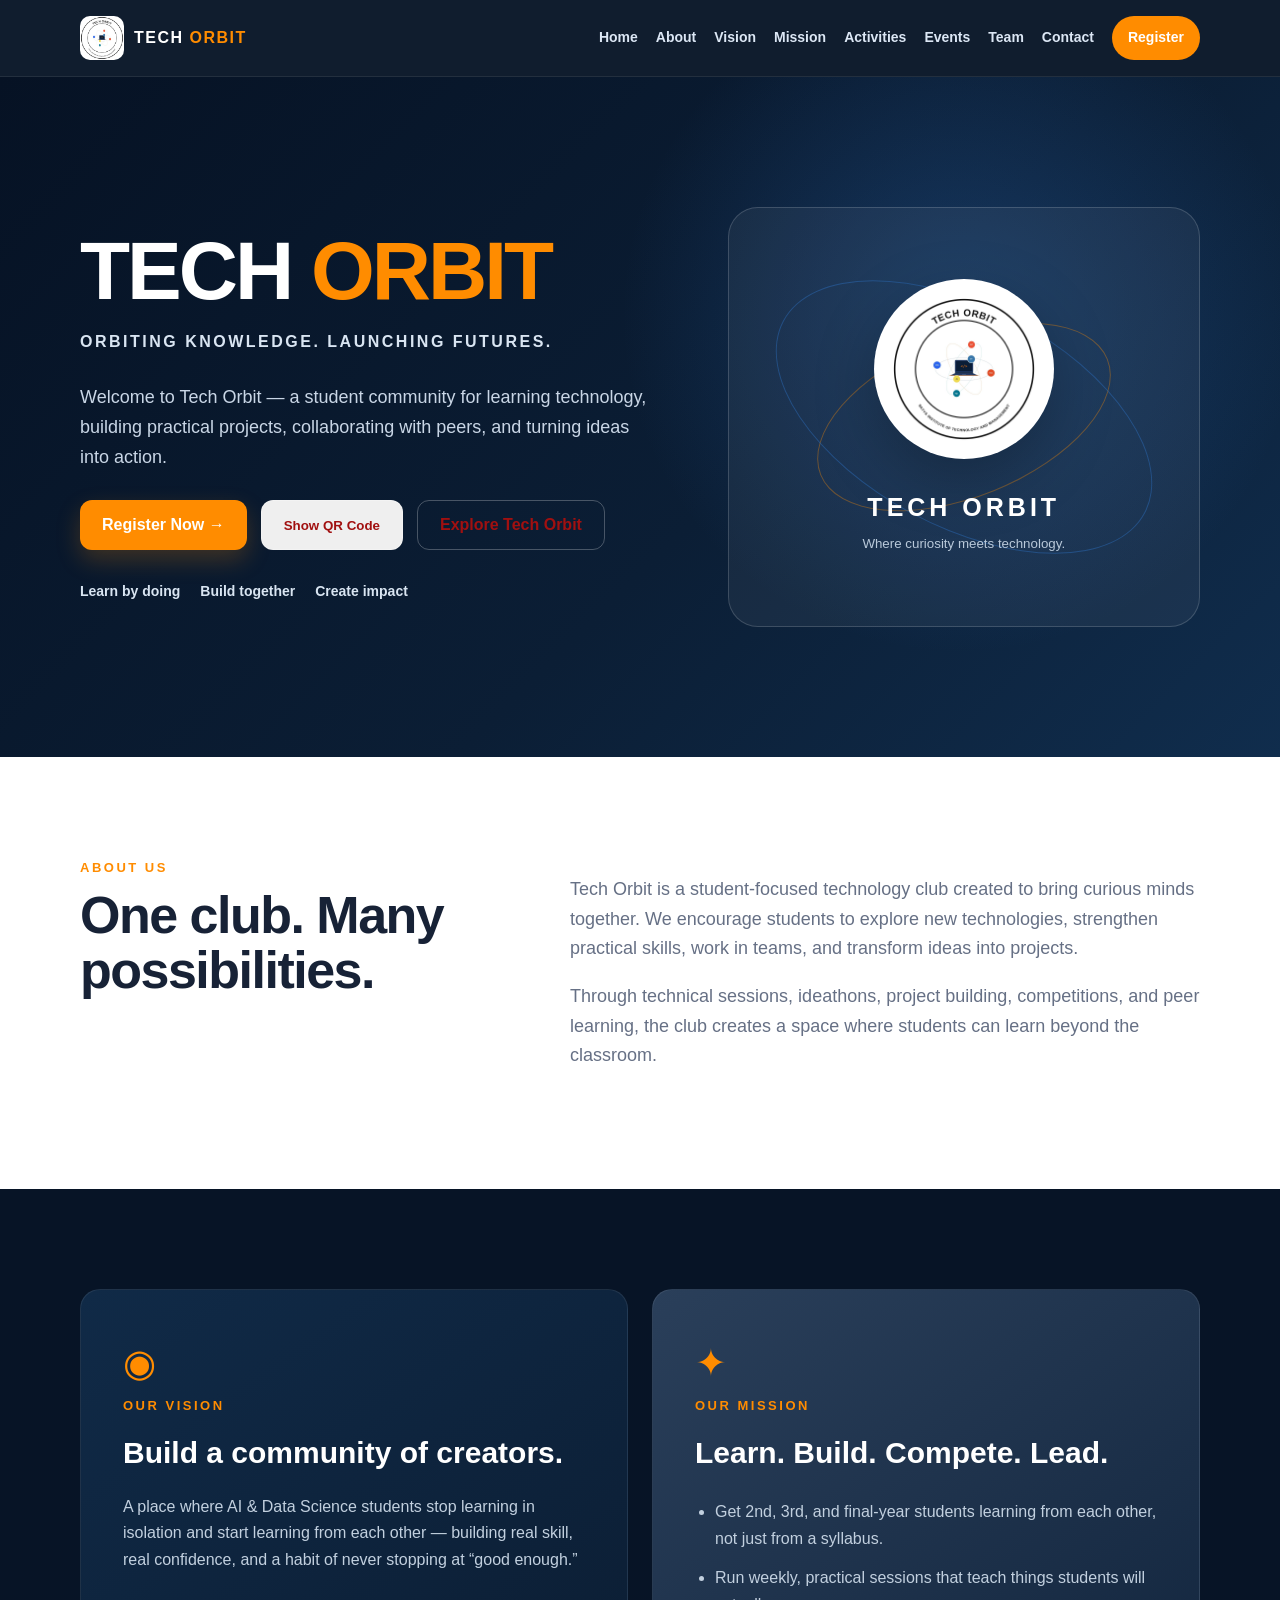
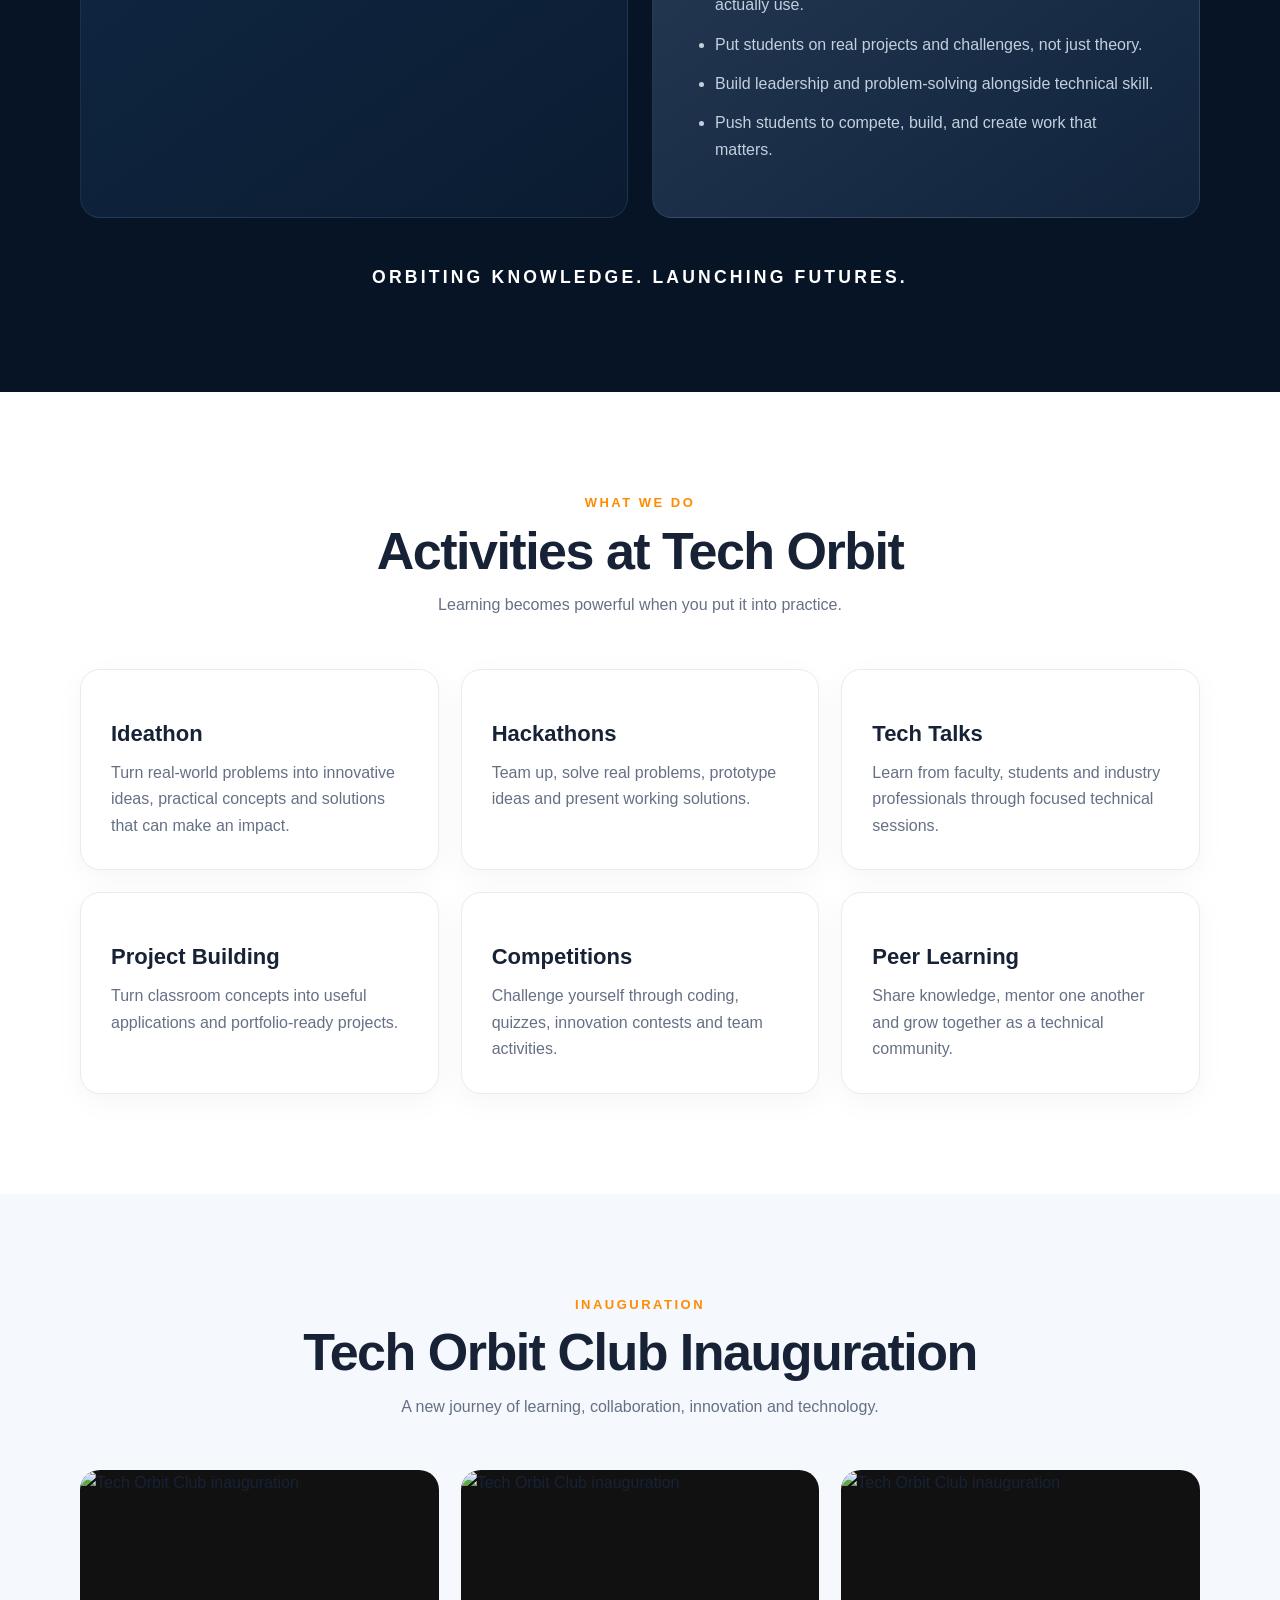
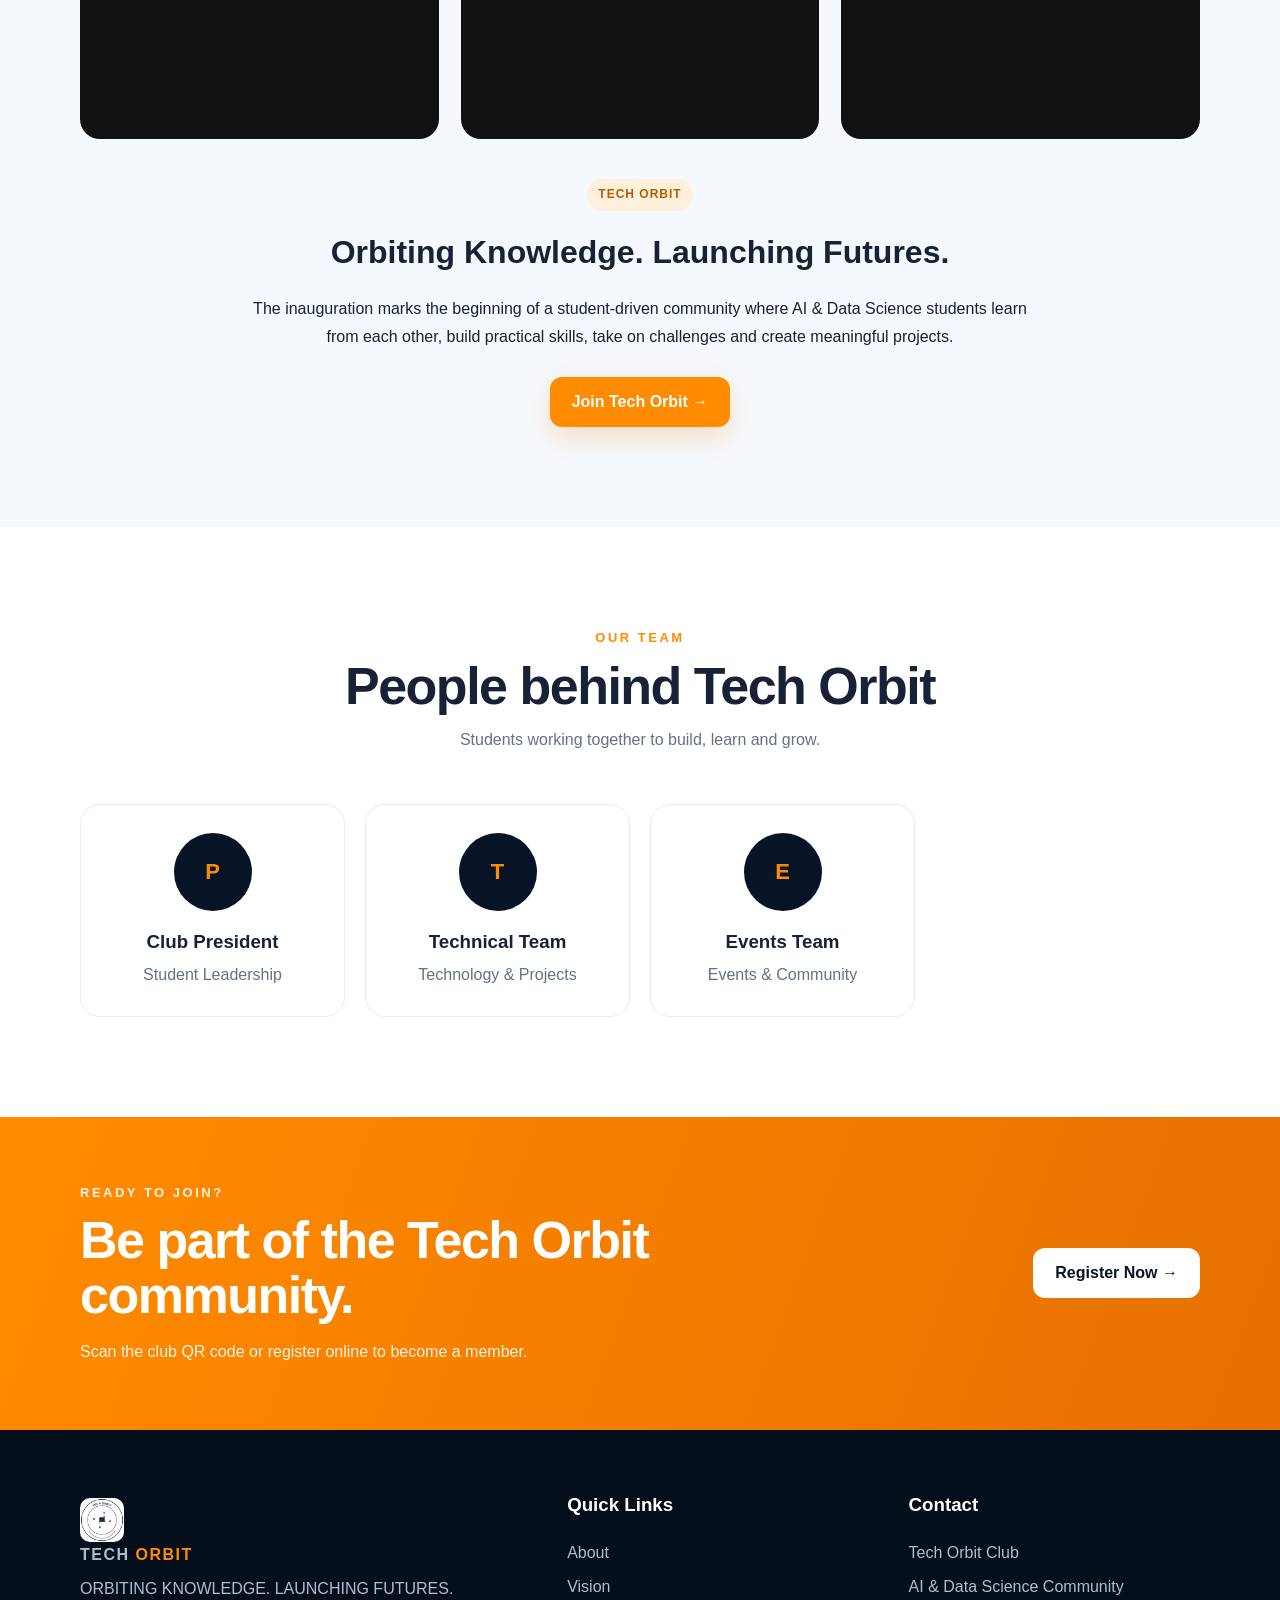
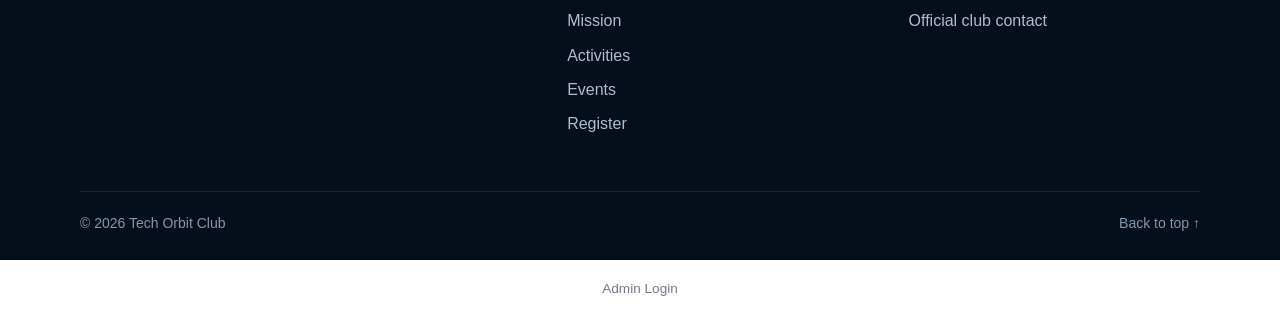
==== commit 6e17d012: "Add Tech Orbit inauguration gallery" ====
--- a/index.html
+++ b/index.html
@@ -590,7 +590,7 @@
           <div class="inauguration-photo reveal">
 
             <img
-              src="img1.jpeg"
+              src=""
               alt="Tech Orbit Club inauguration"
               loading="lazy"
             >
@@ -602,7 +602,7 @@
           <div class="inauguration-photo reveal">
 
             <img
-              src="/.jpeg"
+              src=""
               alt="Tech Orbit Club inauguration"
               loading="lazy"
             >
@@ -614,7 +614,7 @@
           <div class="inauguration-photo reveal">
 
             <img
-              src="img3.jpeg"
+              src=""
               alt="Tech Orbit Club inauguration"
               loading="lazy"
             >
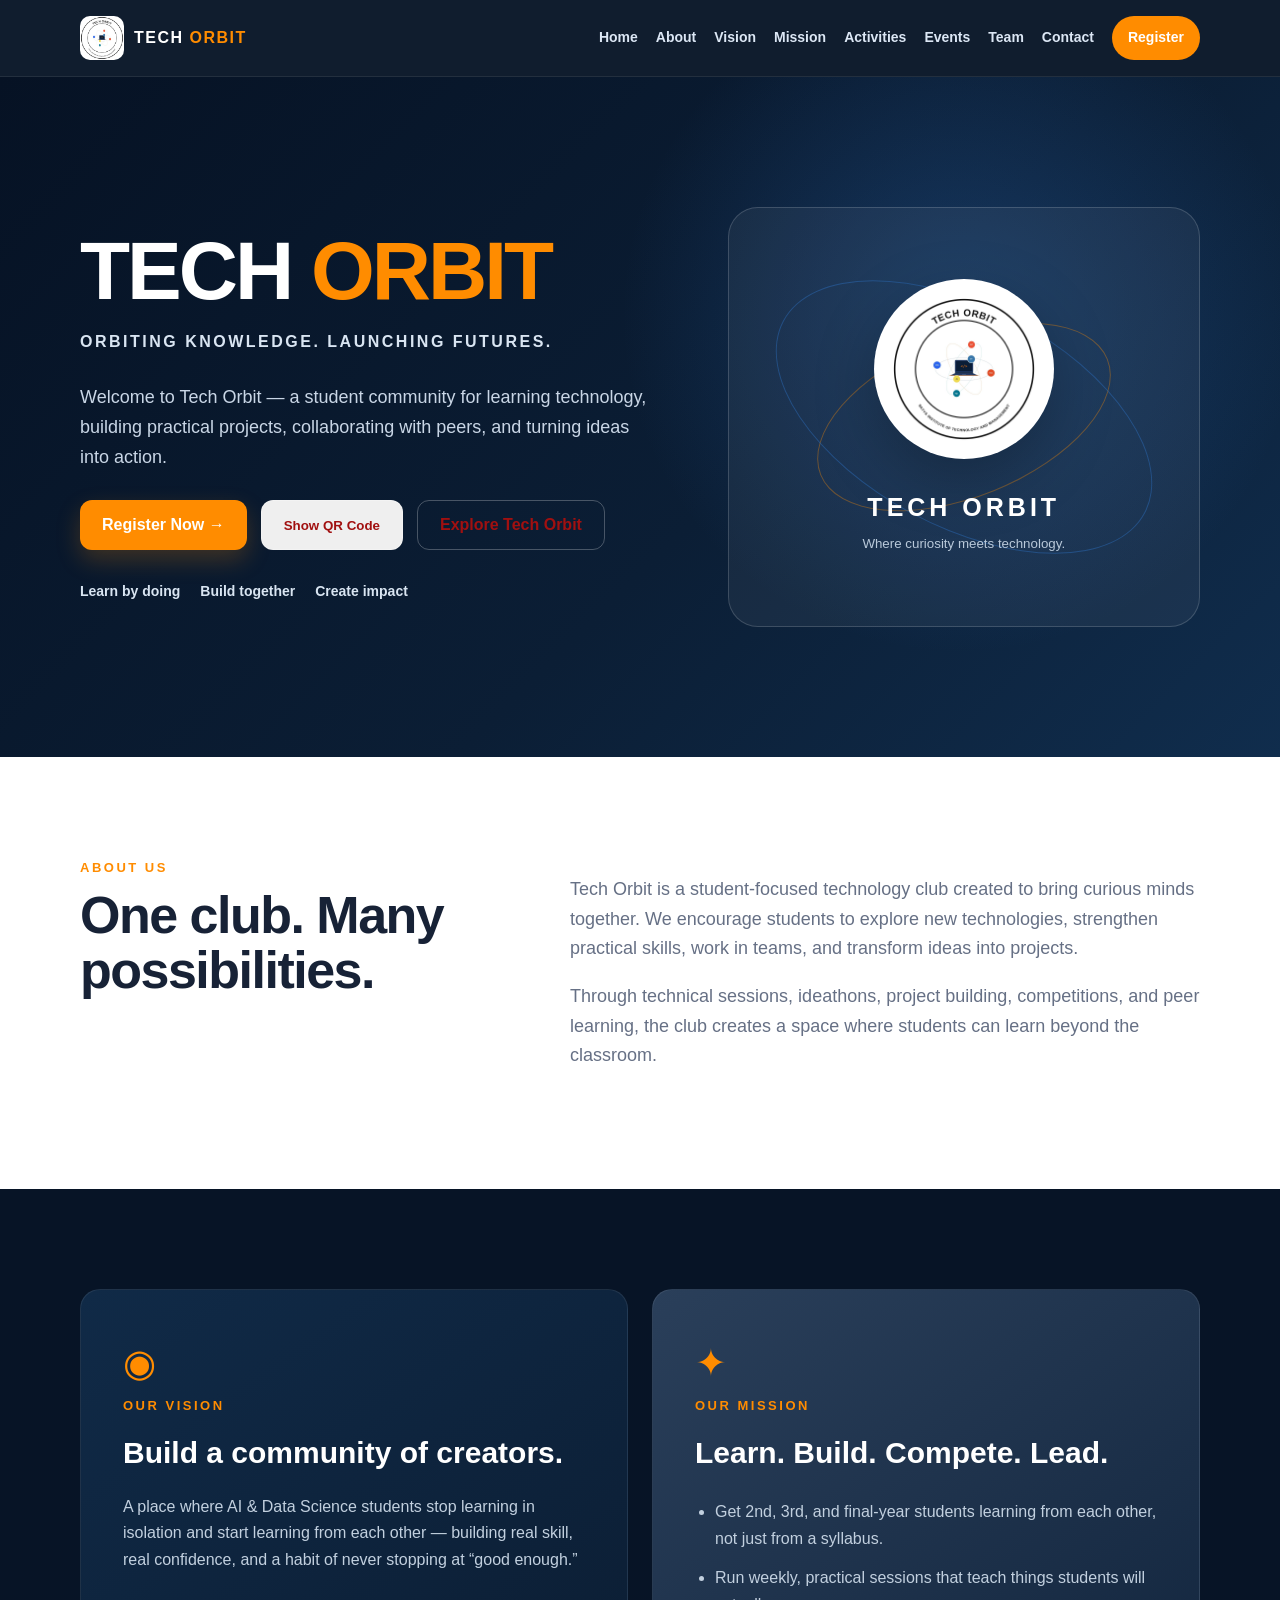
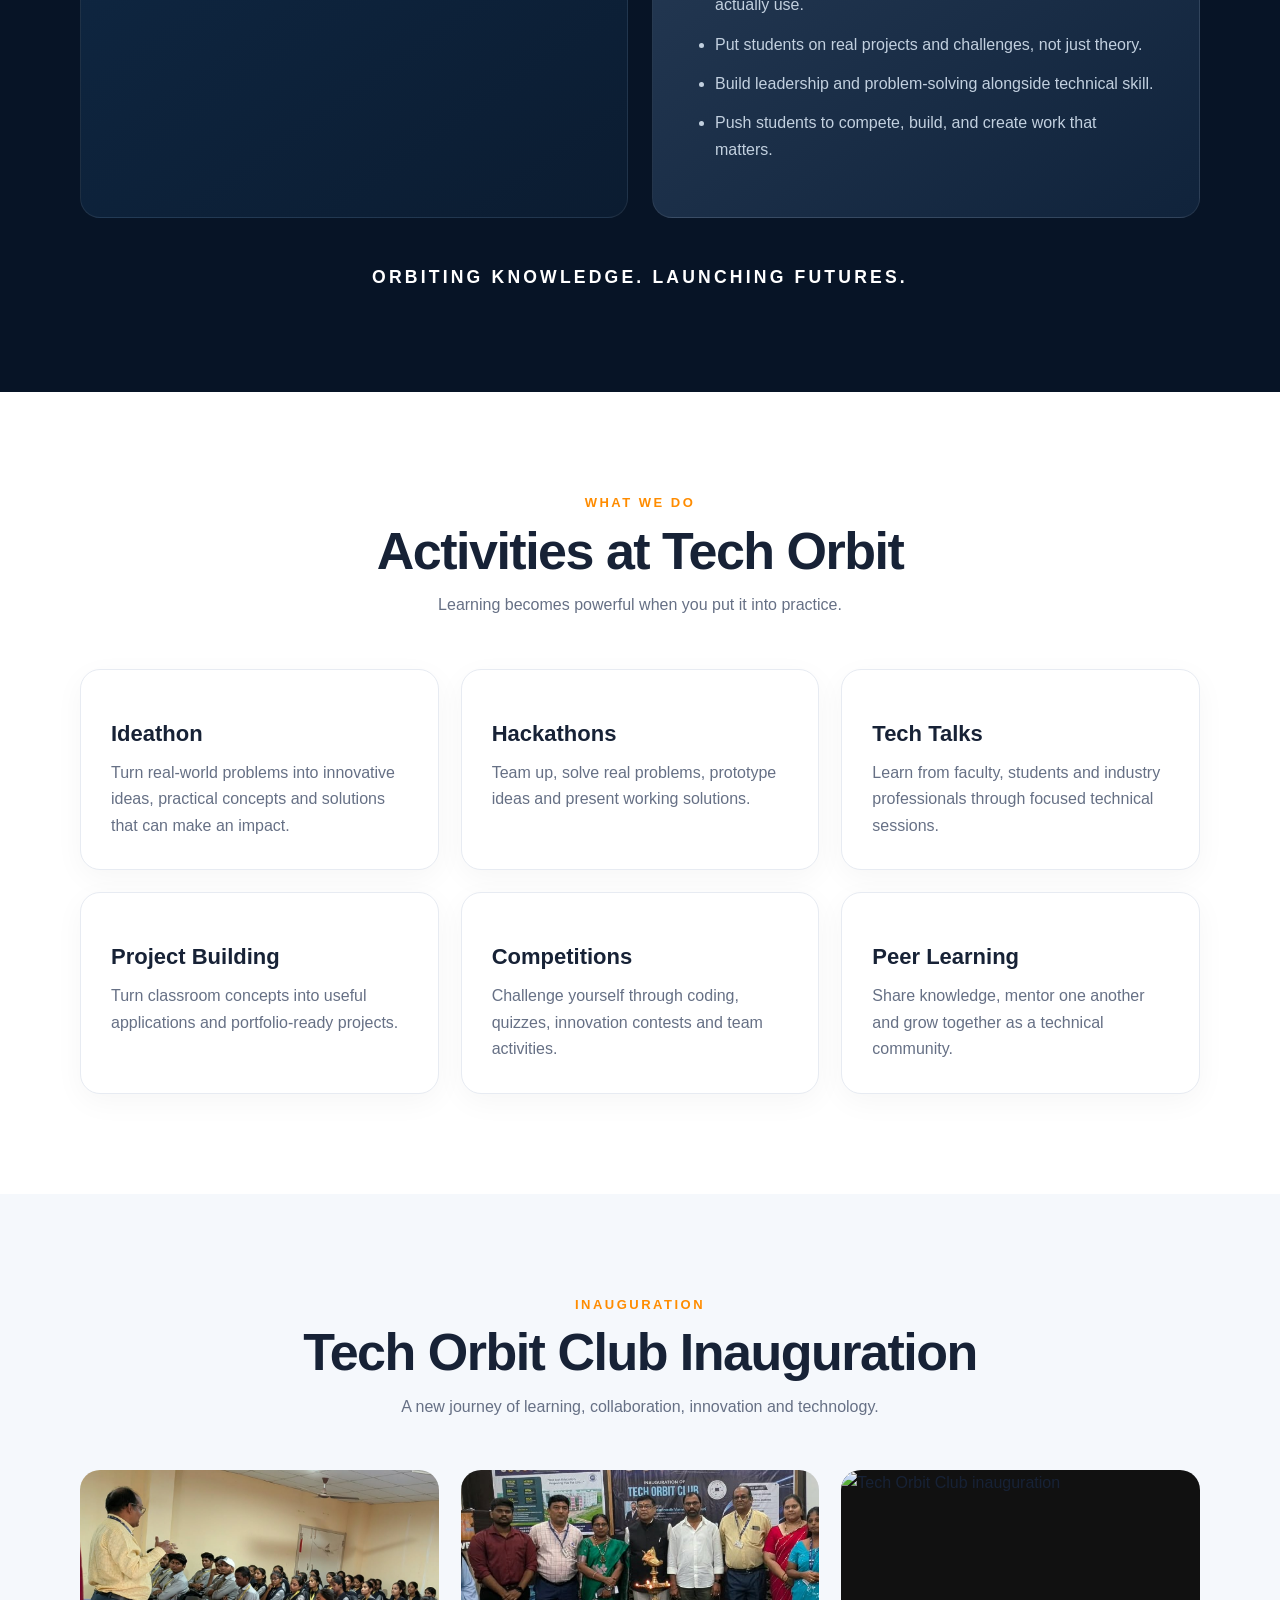
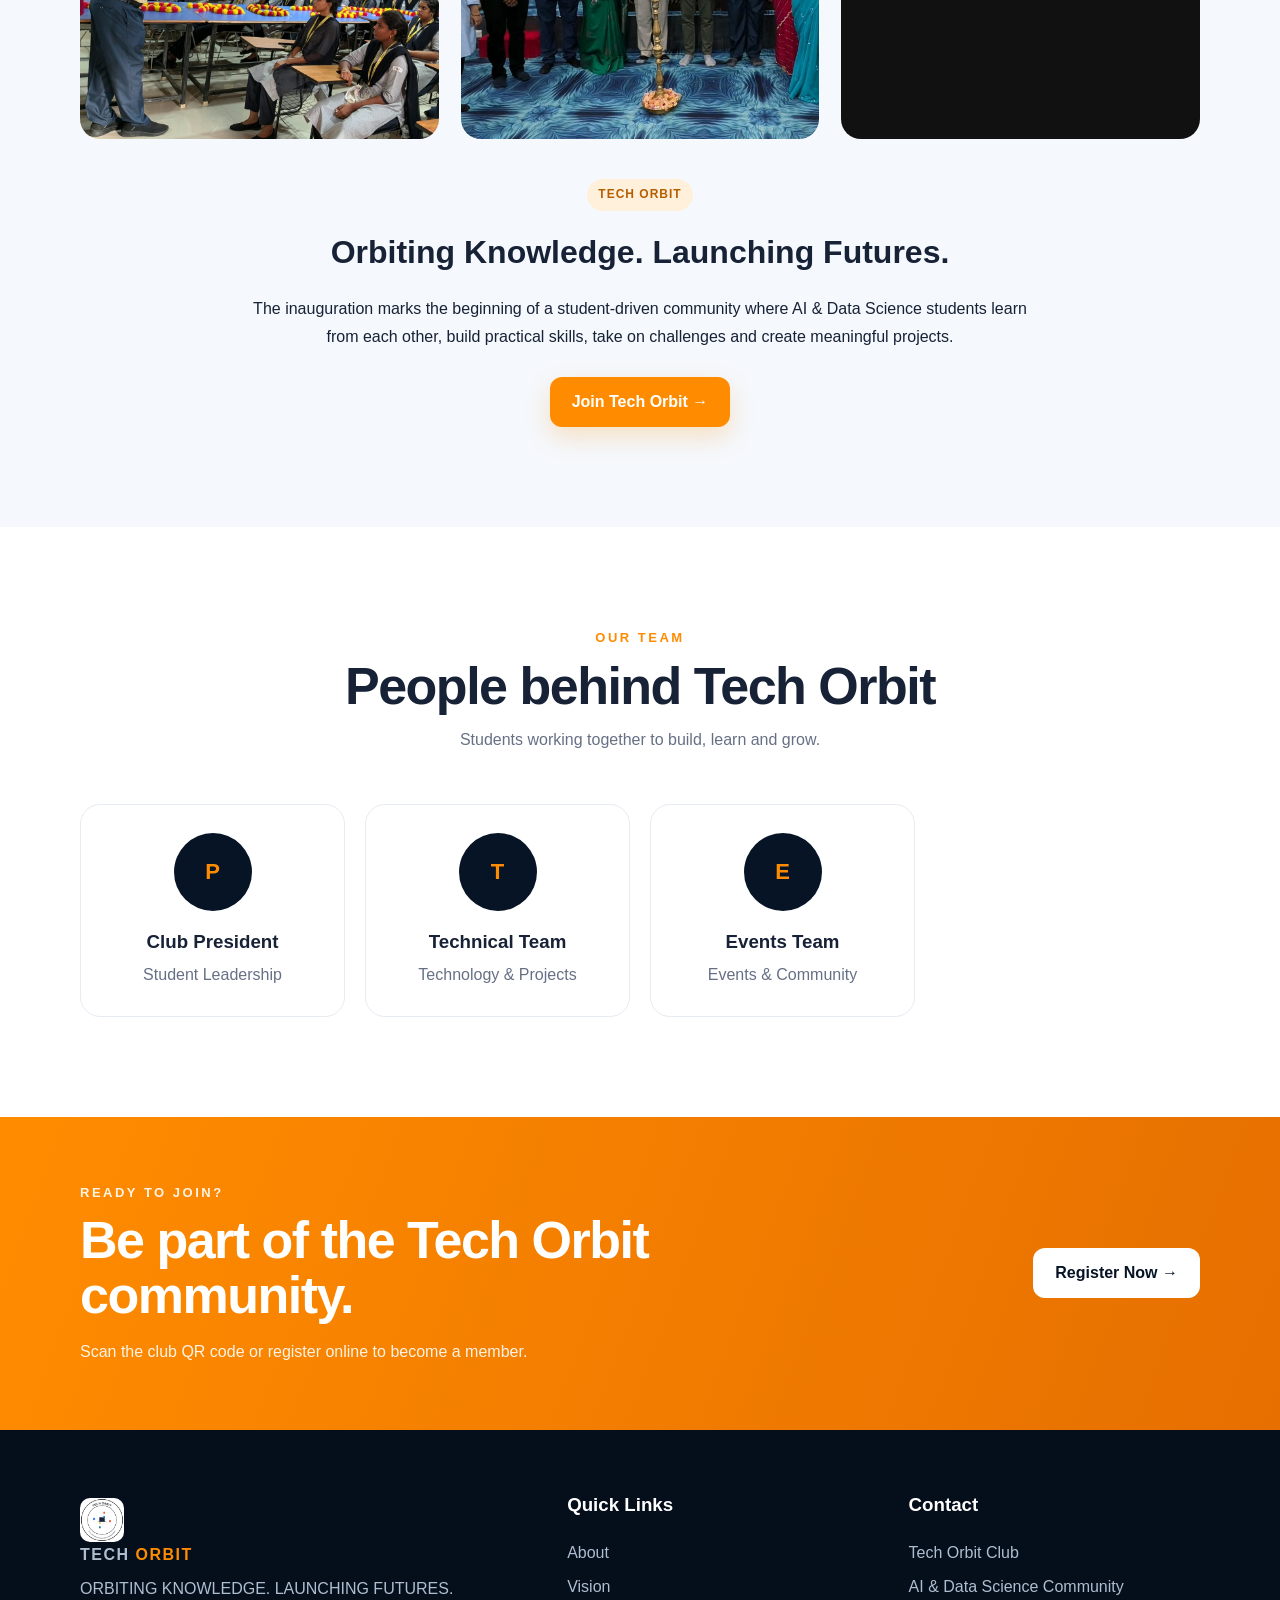
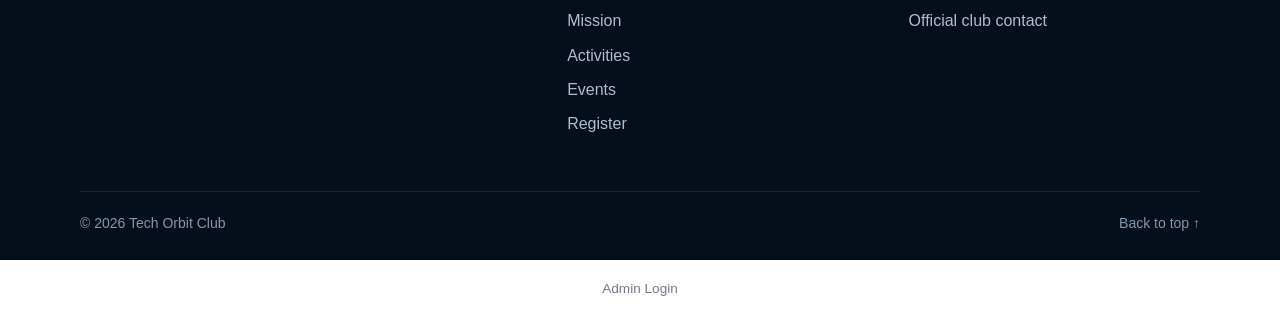
==== commit d4567ab7: "Add Tech Orbit inauguration gallery" ====
--- a/index.html
+++ b/index.html
@@ -590,7 +590,7 @@
           <div class="inauguration-photo reveal">
 
             <img
-              src=""
+              src="/img1.jpeg"
               alt="Tech Orbit Club inauguration"
               loading="lazy"
             >
@@ -602,7 +602,7 @@
           <div class="inauguration-photo reveal">
 
             <img
-              src=""
+              src="/img2.jpeg"
               alt="Tech Orbit Club inauguration"
               loading="lazy"
             >
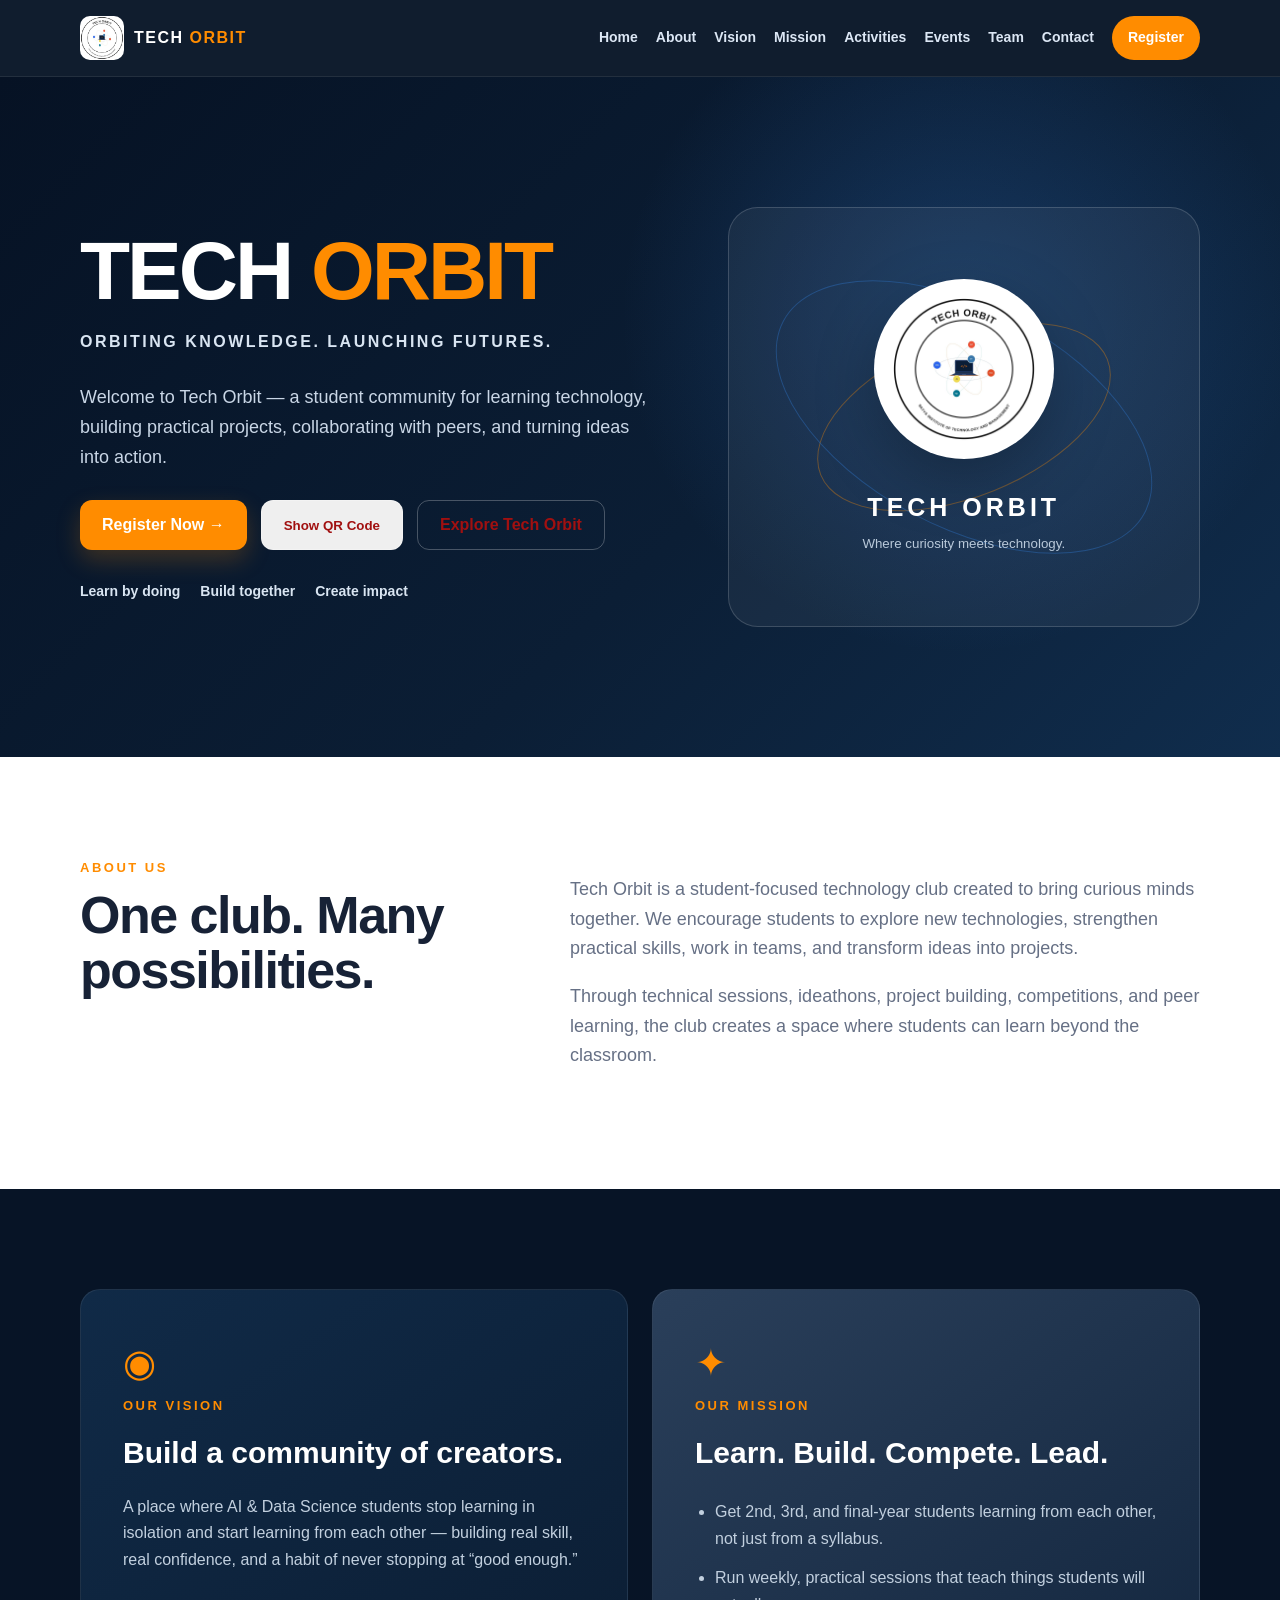
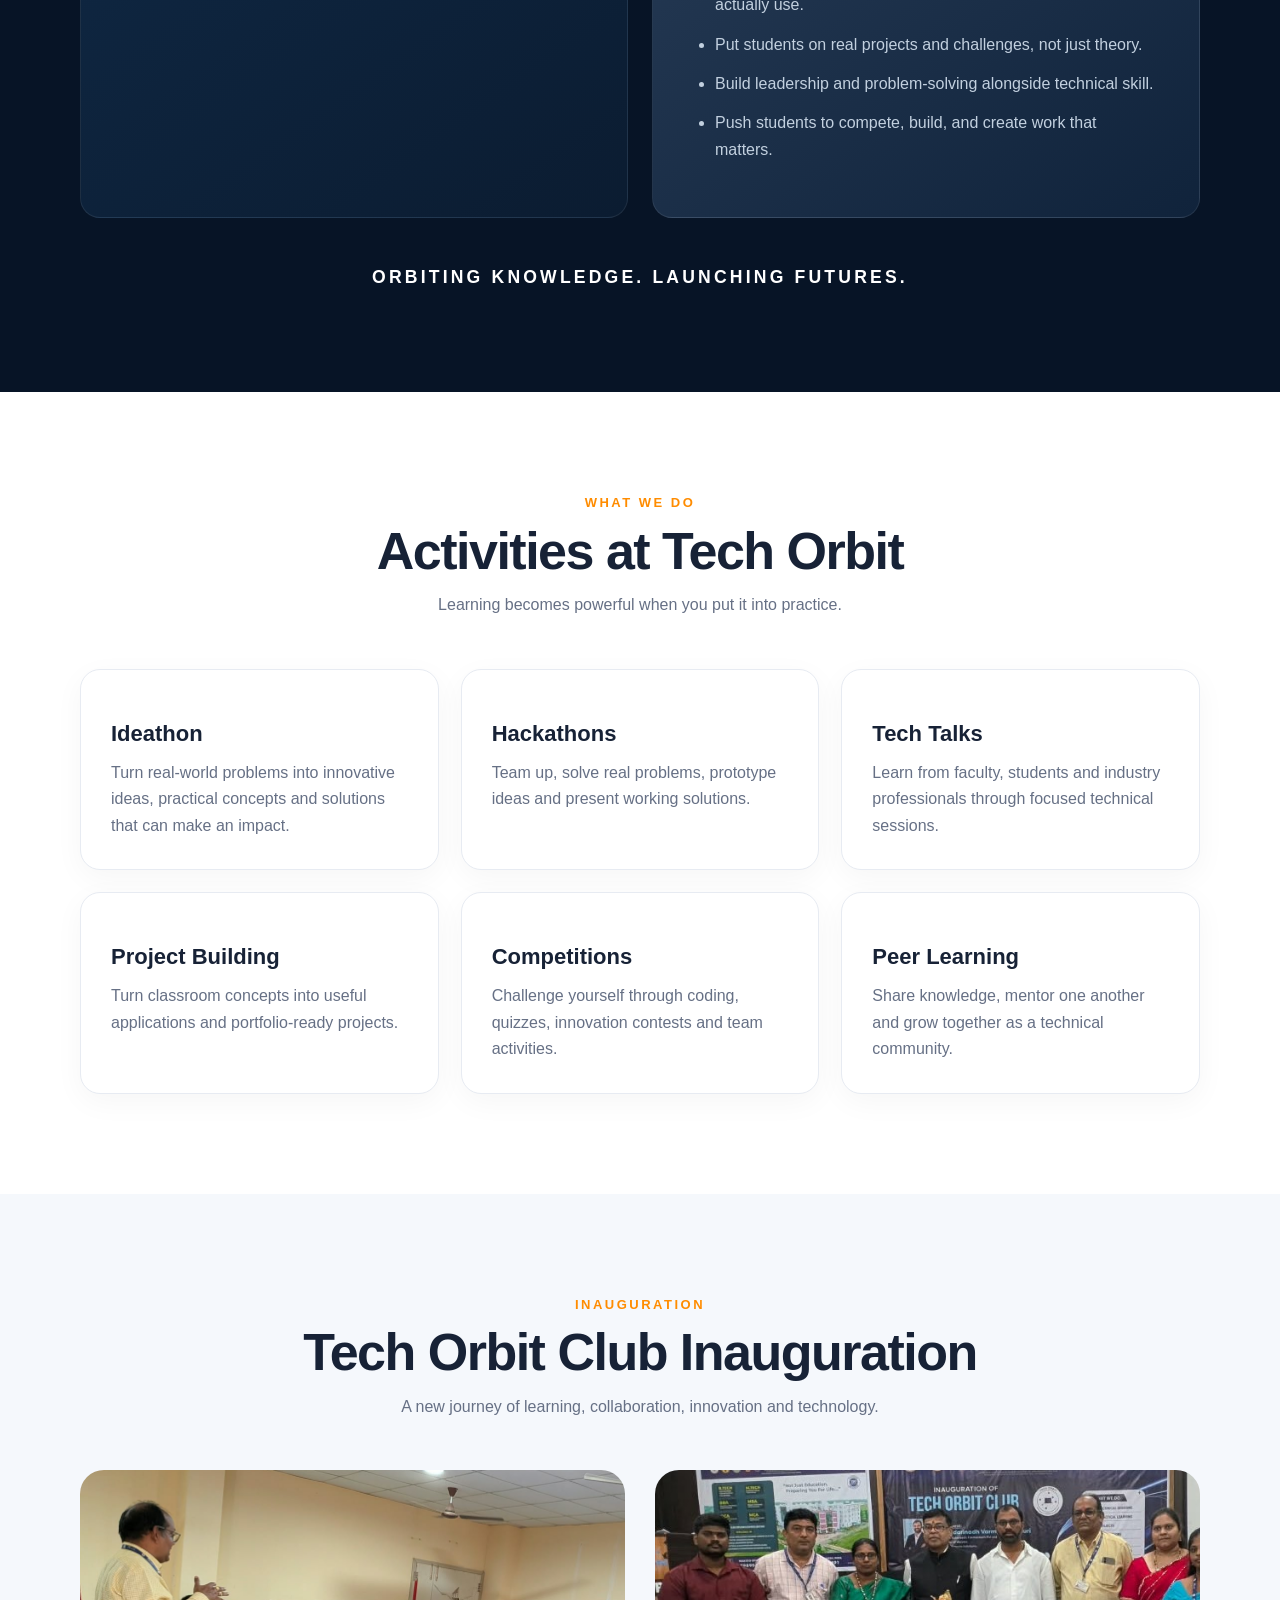
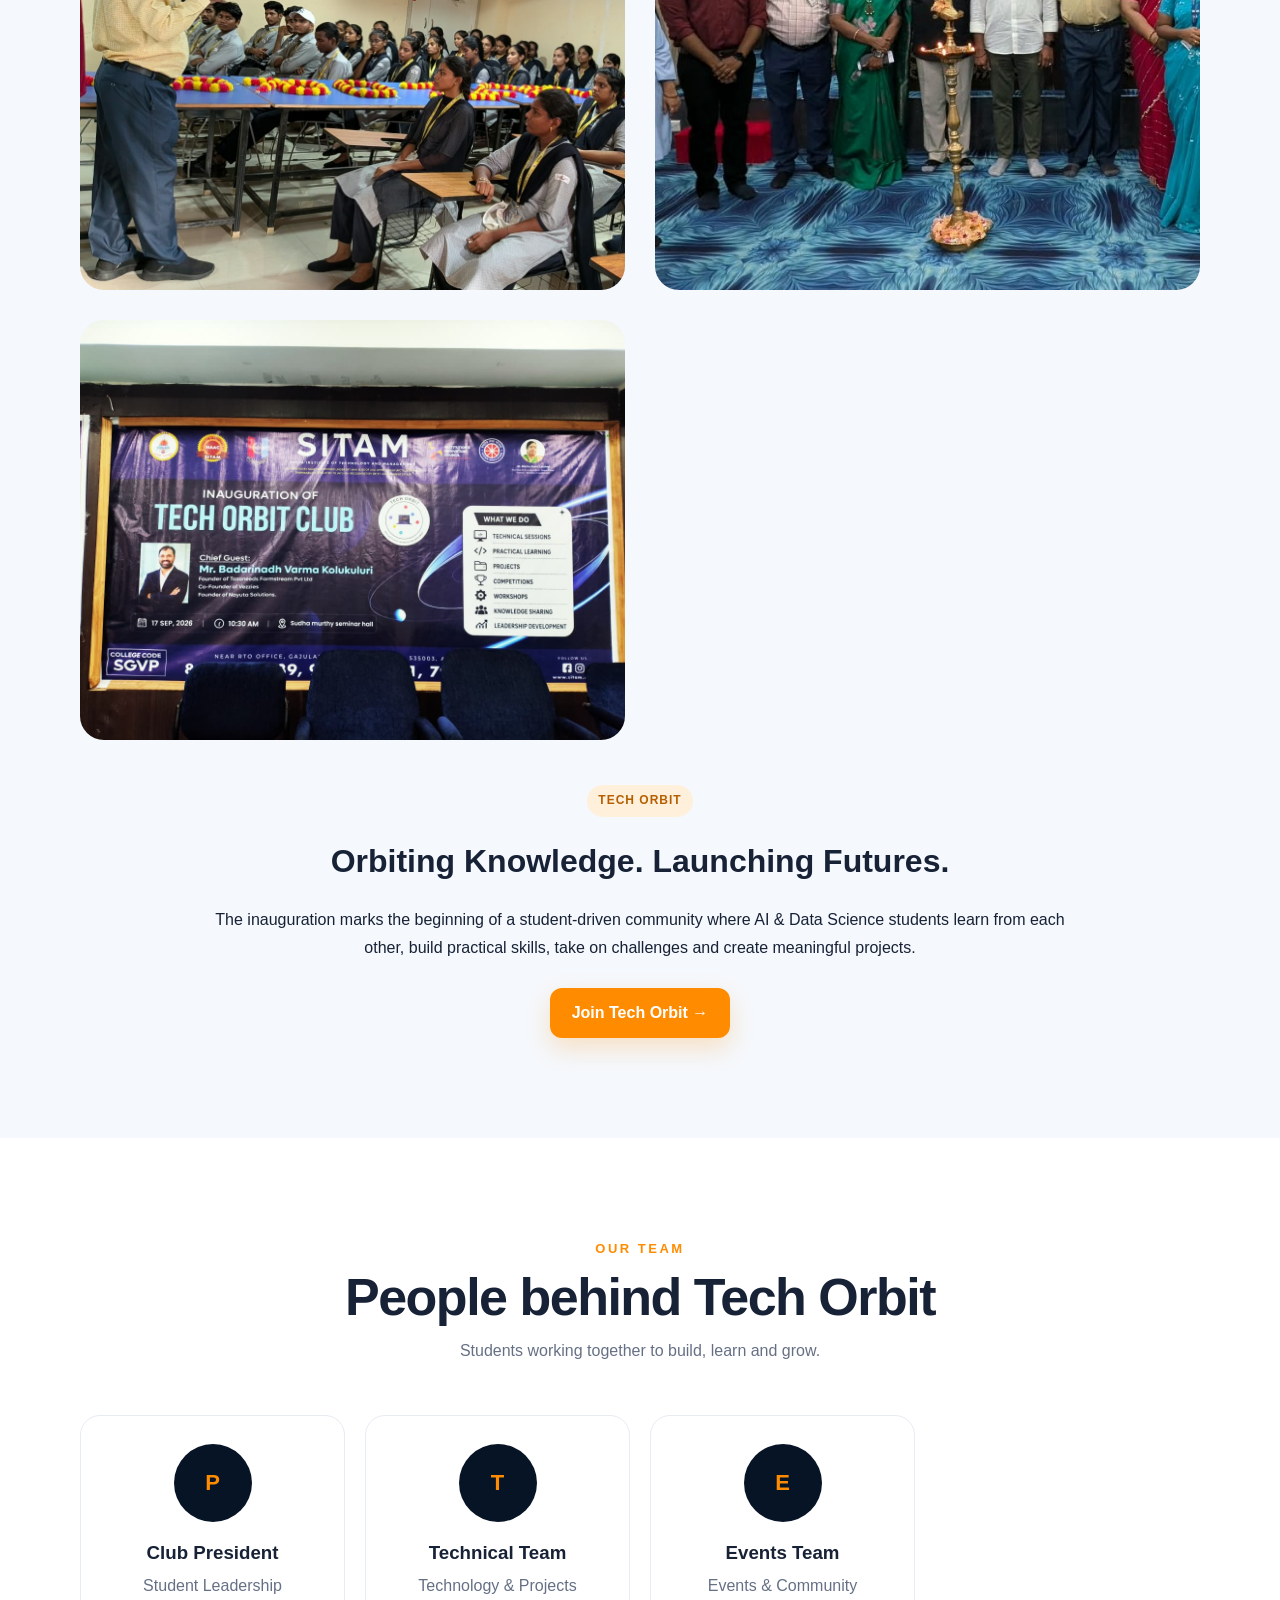
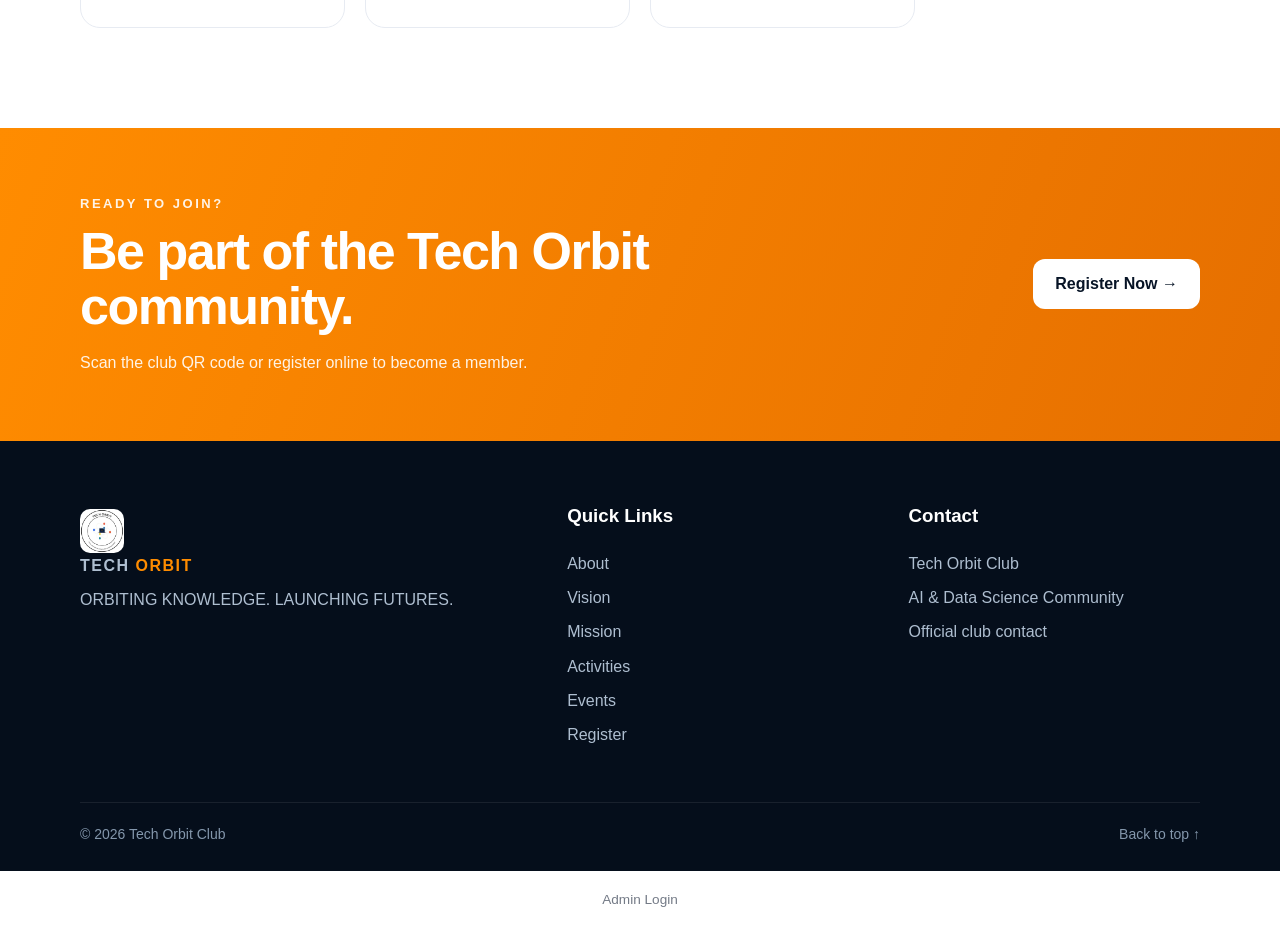
==== commit b33fa48c: "Add Tech Orbit inauguration gallery" ====
--- a/index.html
+++ b/index.html
@@ -614,7 +614,7 @@
           <div class="inauguration-photo reveal">
 
             <img
-              src=""
+              src="/img3.jpeg"
               alt="Tech Orbit Club inauguration"
               loading="lazy"
             >
--- a/style.css
+++ b/style.css
@@ -863,4 +863,69 @@
     letter-spacing: 0.1em;
   }
 
+}
+/* =================================
+   LARGE INAUGURATION GALLERY
+================================= */
+
+.inauguration-gallery {
+  display: grid;
+  grid-template-columns: repeat(2, 1fr);
+  gap: 30px;
+  margin-top: 45px;
+  width: 100%;
+}
+
+.inauguration-photo {
+  width: 100%;
+  height: 420px;
+  overflow: hidden;
+  border-radius: 24px;
+  background: #111;
+}
+
+.inauguration-photo img {
+  width: 100%;
+  height: 100%;
+  object-fit: cover;
+  display: block;
+  transition: transform 0.5s ease;
+}
+
+.inauguration-photo:hover img {
+  transform: scale(1.04);
+}
+
+.inauguration-info {
+  max-width: 850px;
+  margin: 45px auto 0;
+  text-align: center;
+}
+
+.inauguration-info h3 {
+  margin: 18px 0;
+  font-size: 2rem;
+}
+
+.inauguration-info p {
+  line-height: 1.8;
+  margin-bottom: 25px;
+}
+
+
+/* =================================
+   MOBILE
+================================= */
+
+@media (max-width: 800px) {
+
+  .inauguration-gallery {
+    grid-template-columns: 1fr;
+    gap: 20px;
+  }
+
+  .inauguration-photo {
+    height: 300px;
+  }
+
 }
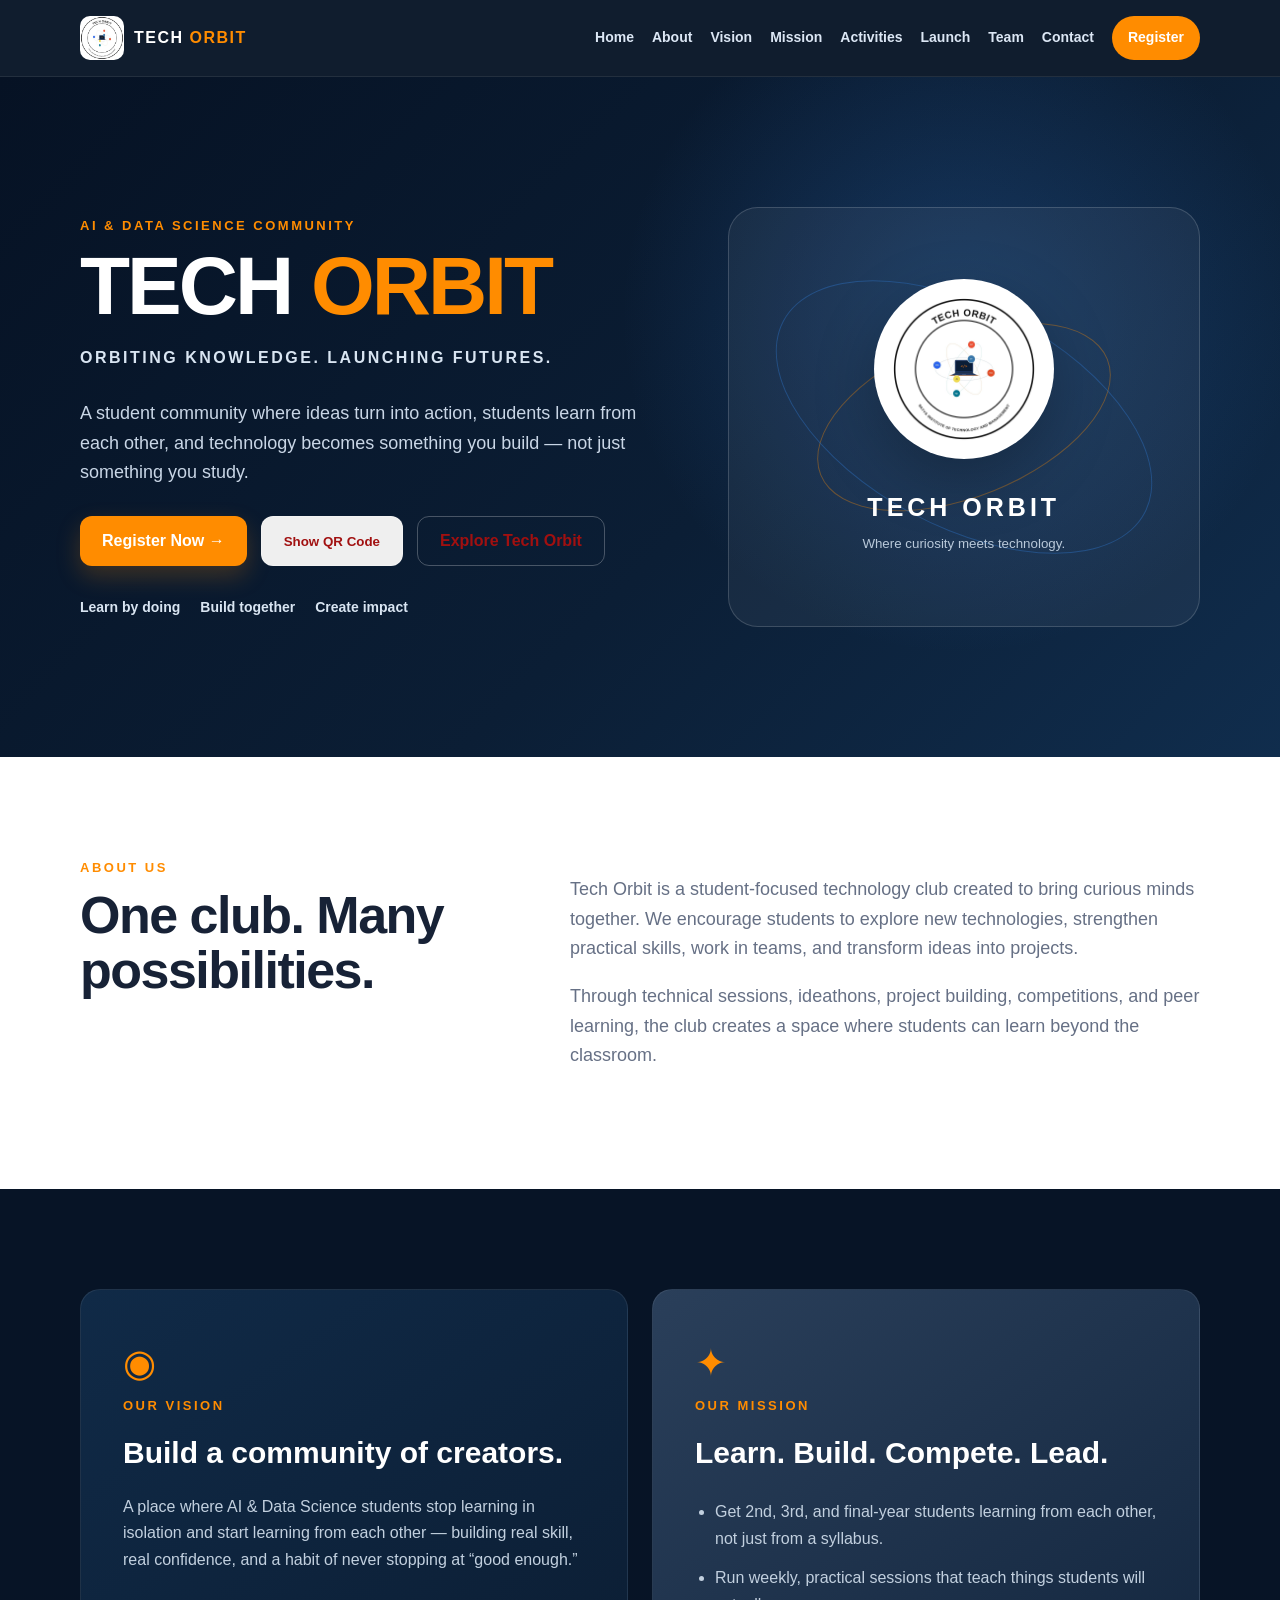
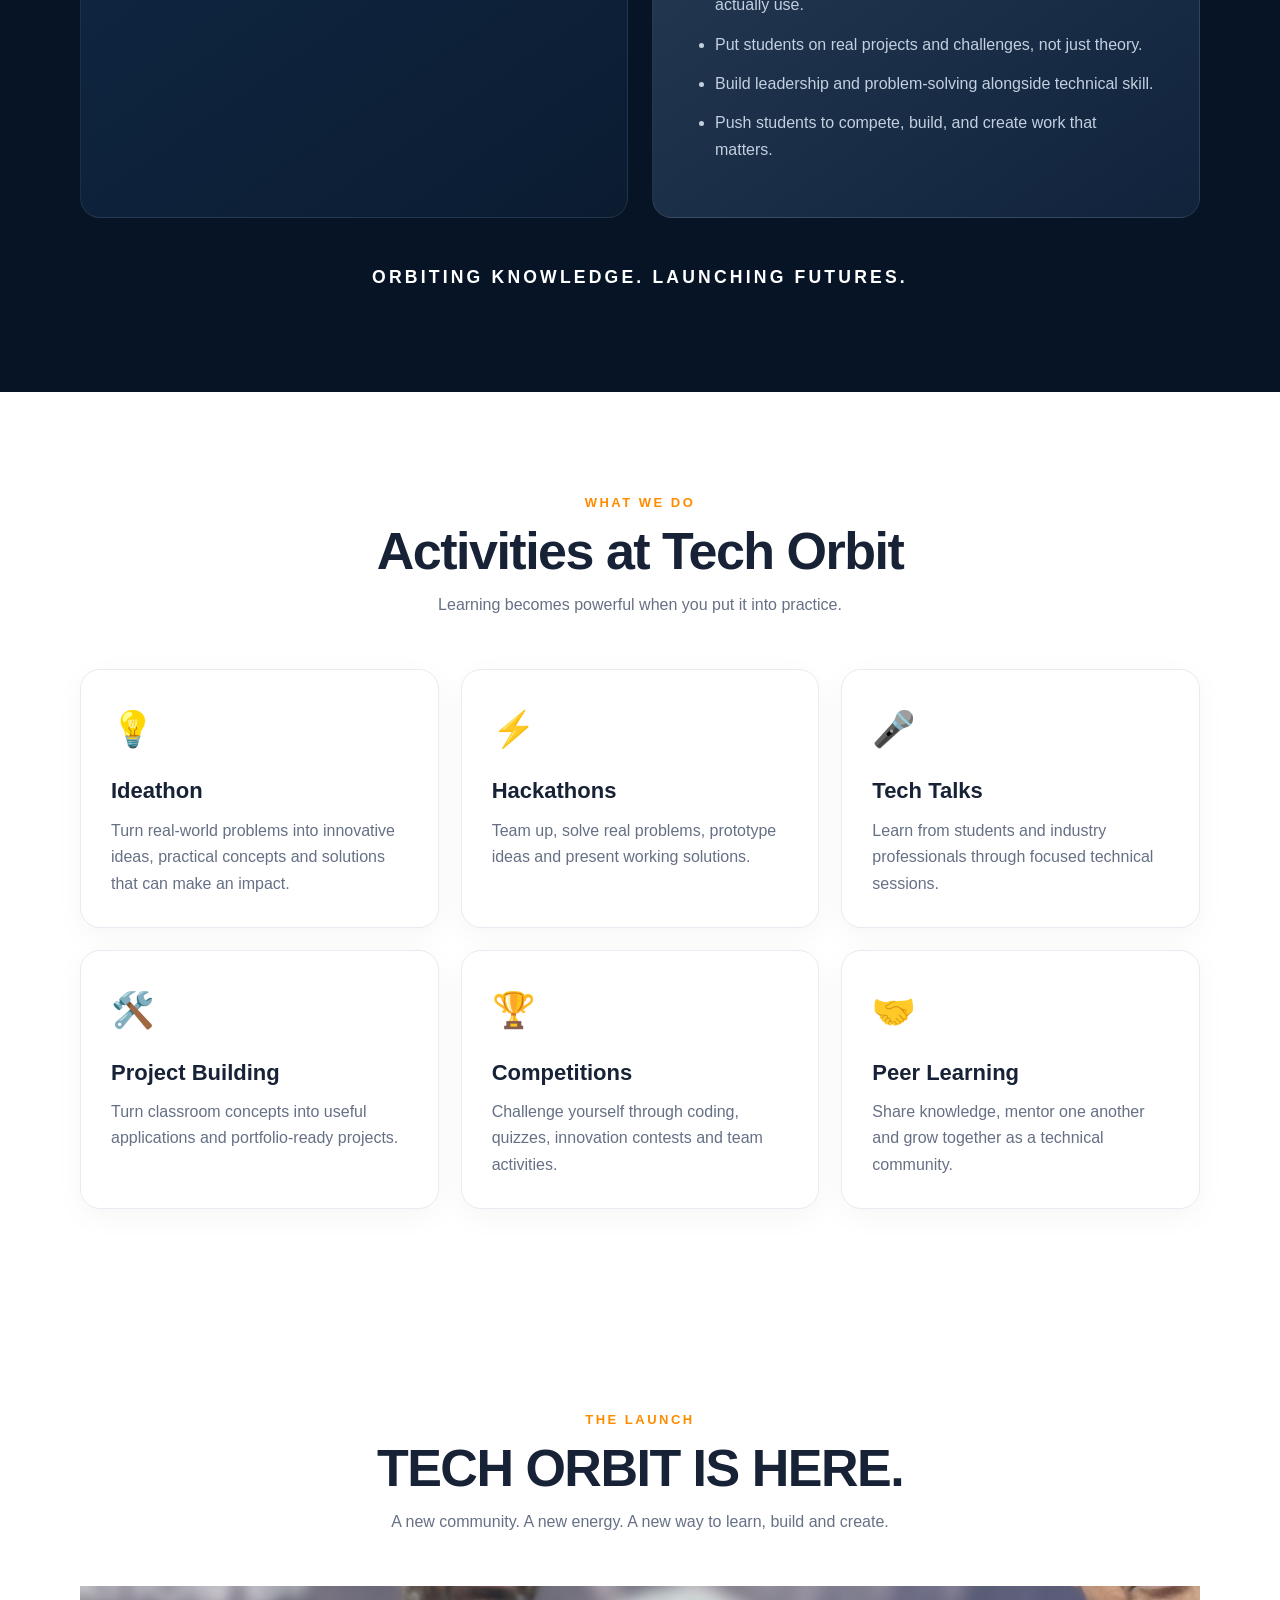
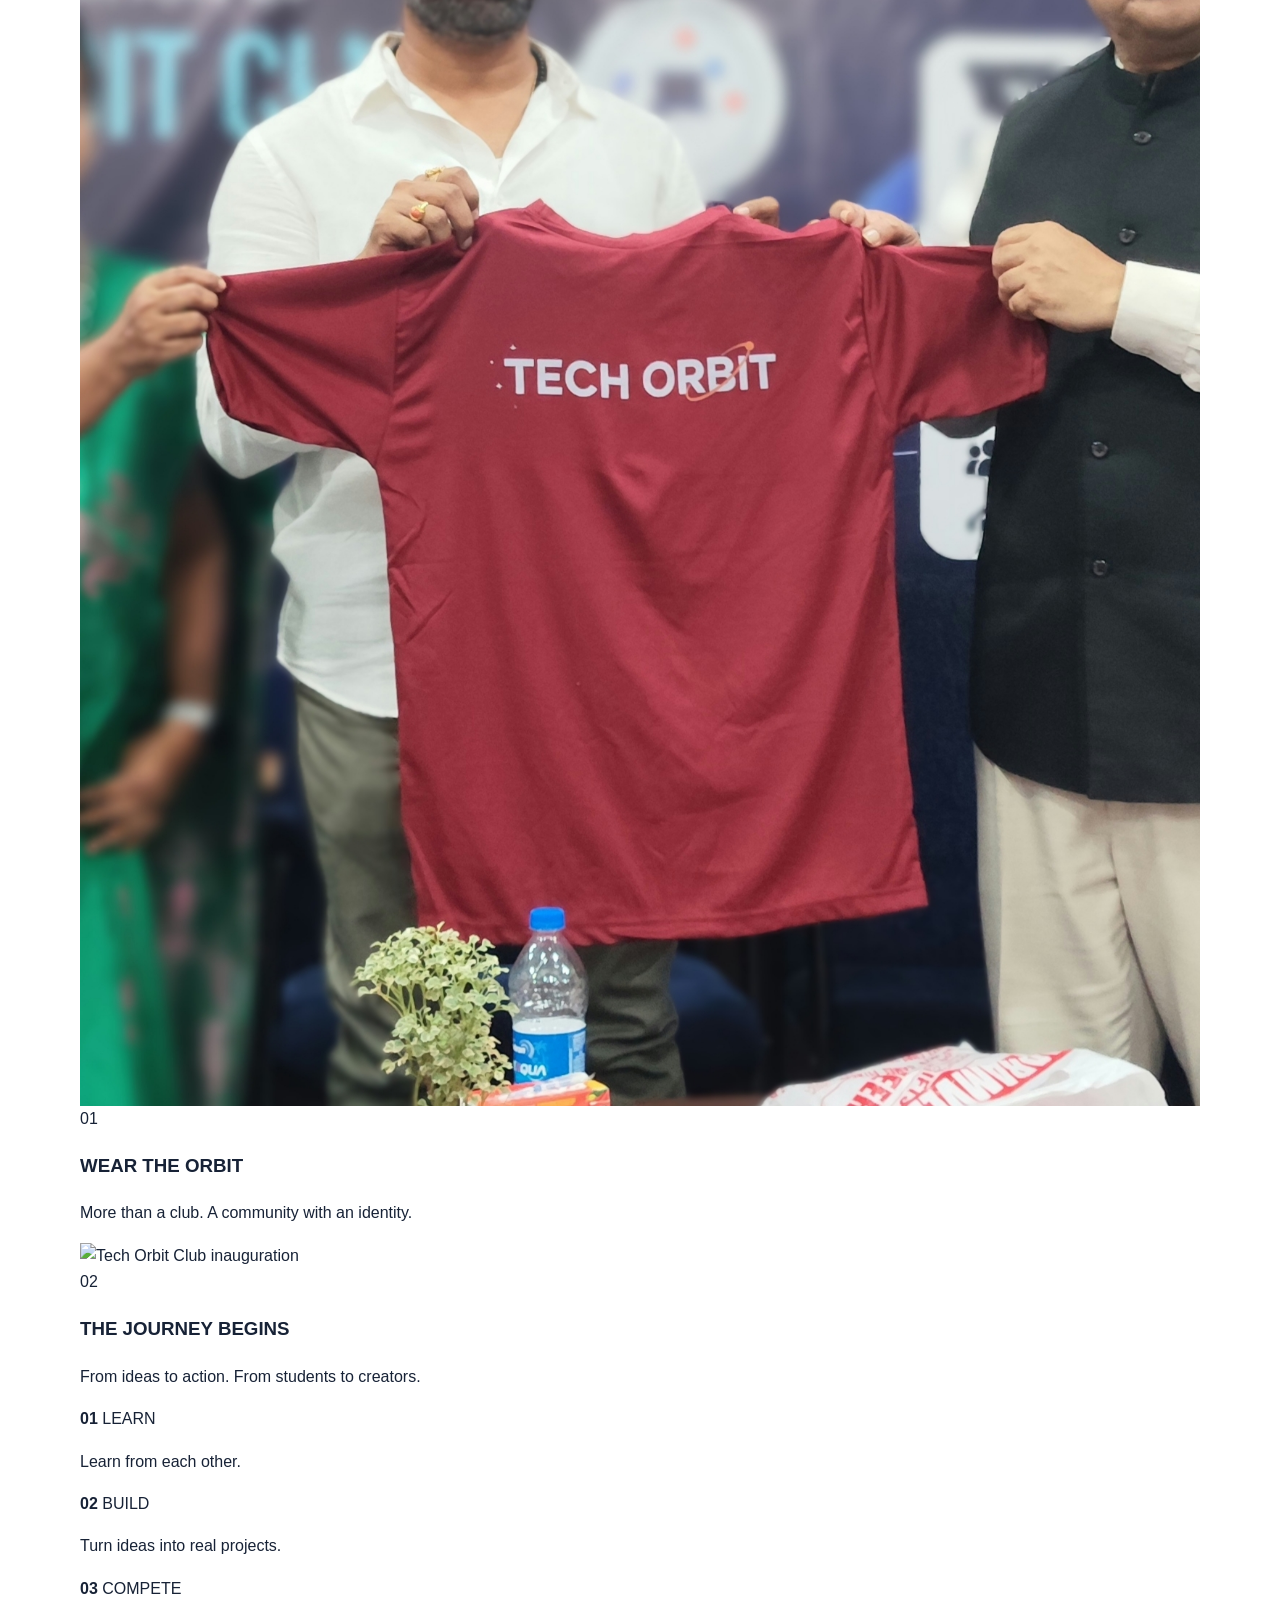
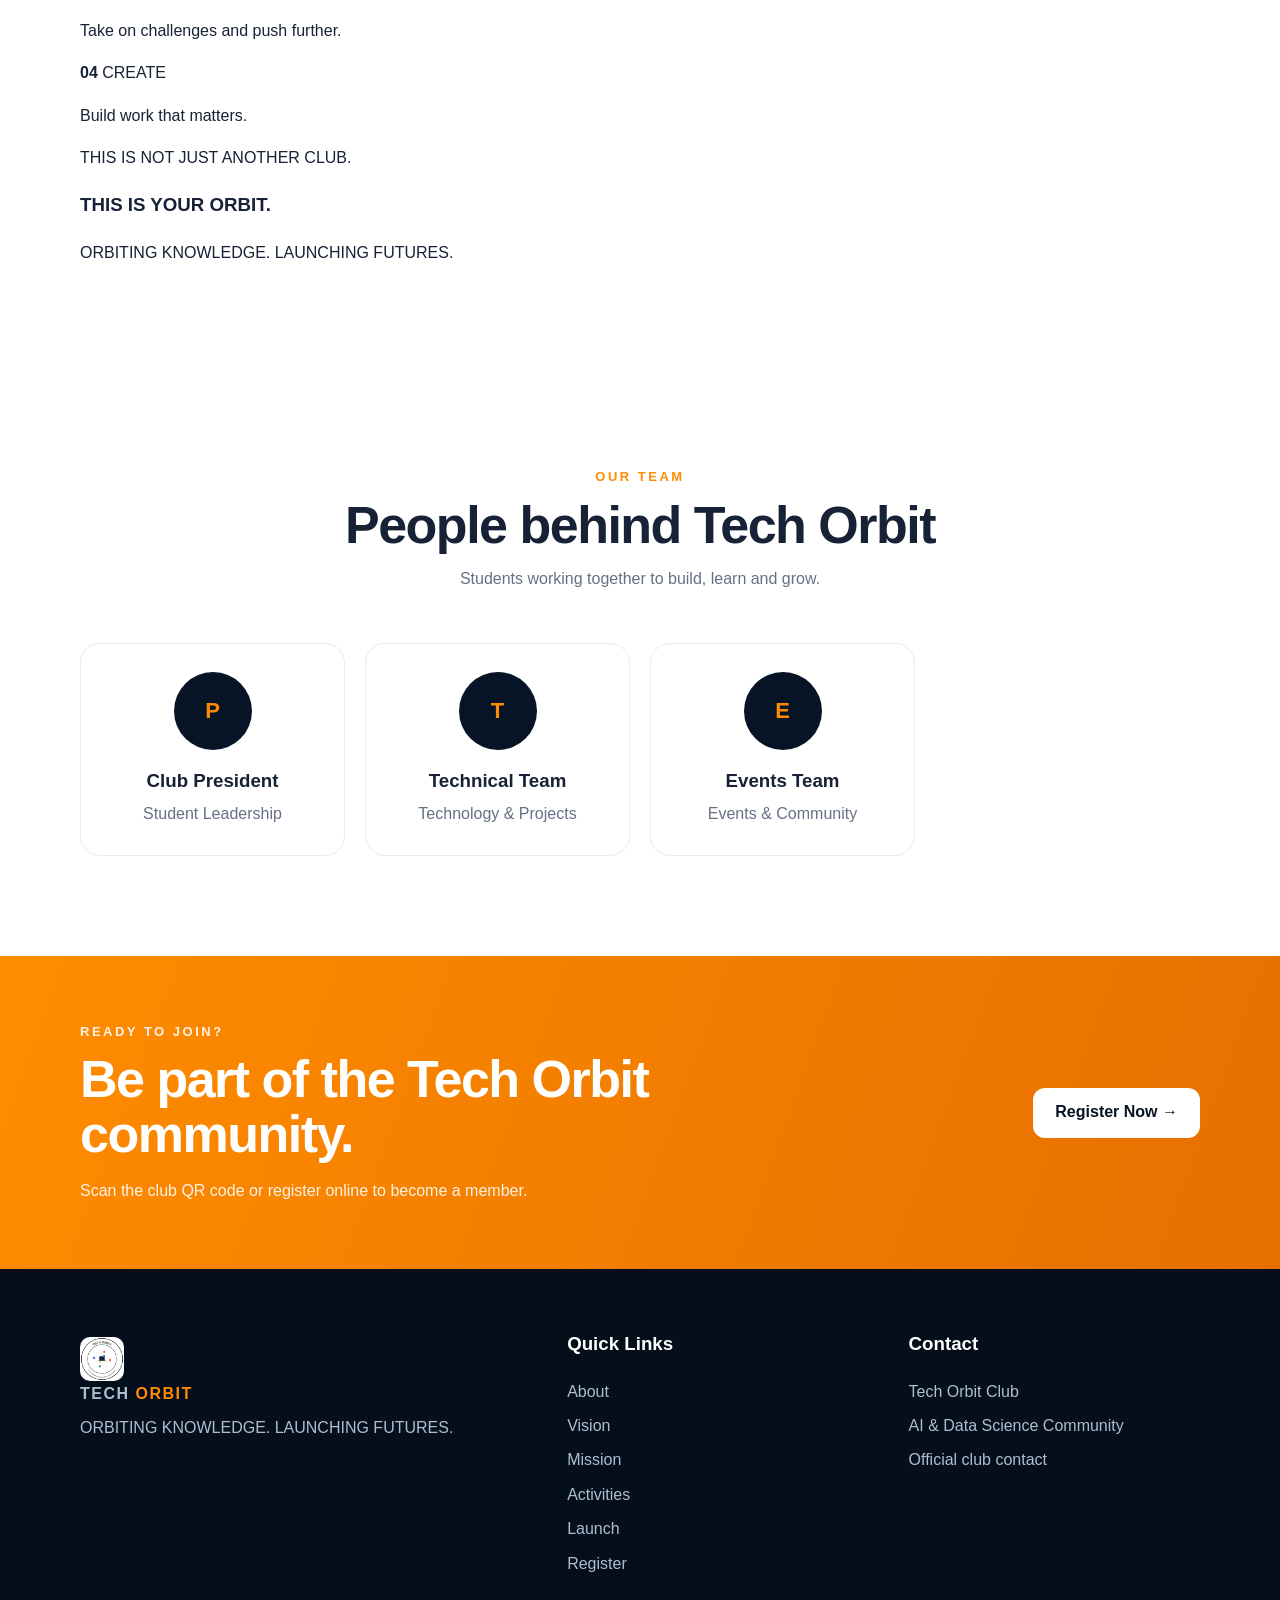
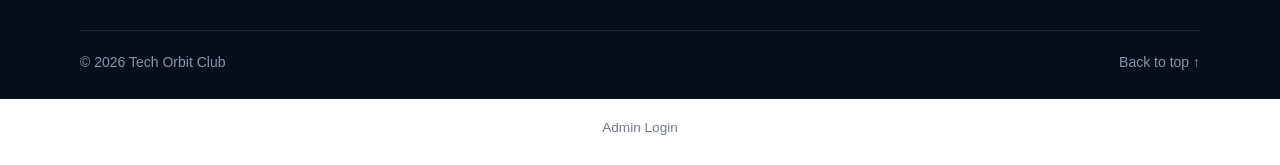
==== commit 0dd405c5: "Add Tech Orbit inauguration gallery" ====
--- a/index.html
+++ b/index.html
@@ -2,6 +2,7 @@
 <html lang="en">
 
 <head>
+
   <meta charset="utf-8">
 
   <meta
@@ -26,24 +27,902 @@
     rel="stylesheet"
     href="style.css"
   >
+
 </head>
 
 
 <body>
 
-  <!-- =========================
-       NAVIGATION
-  ========================== -->
-
-  <header
-    class="site-header"
-    id="top"
-  >
-
-    <div class="container nav-wrap">
+
+<!-- =================================
+     NAVIGATION
+================================= -->
+
+<header
+  class="site-header"
+  id="top"
+>
+
+  <div class="container nav-wrap">
+
+    <a
+      class="brand"
+      href="#home"
+    >
+
+      <img
+        src="logo.jpeg"
+        alt="Tech Orbit logo"
+      >
+
+      <span>
+        TECH <b>ORBIT</b>
+      </span>
+
+    </a>
+
+
+    <button
+      class="menu-toggle"
+      id="menuToggle"
+      aria-label="Open menu"
+      aria-expanded="false"
+    >
+      ☰
+    </button>
+
+
+    <nav
+      class="nav"
+      id="mainNav"
+    >
+
+      <a href="#home">Home</a>
+
+      <a href="#about">About</a>
+
+      <a href="#vision">Vision</a>
+
+      <a href="#mission">Mission</a>
+
+      <a href="#activities">Activities</a>
+
+      <a href="#events">Launch</a>
+
+      <a href="#team">Team</a>
+
+      <a href="#contact">Contact</a>
 
       <a
-        class="brand"
+        class="nav-register"
+        href="register.html"
+      >
+        Register
+      </a>
+
+    </nav>
+
+  </div>
+
+</header>
+
+
+
+<main>
+
+
+<!-- =================================
+     HERO
+================================= -->
+
+<section
+  class="hero"
+  id="home"
+>
+
+  <div class="hero-grid container">
+
+
+    <div class="hero-content reveal">
+
+      <p class="eyebrow">
+        AI &amp; DATA SCIENCE COMMUNITY
+      </p>
+
+
+      <h1>
+        TECH <span>ORBIT</span>
+      </h1>
+
+
+      <p class="hero-tagline">
+        ORBITING KNOWLEDGE. LAUNCHING FUTURES.
+      </p>
+
+
+      <p class="hero-text">
+        A student community where ideas turn into action,
+        students learn from each other, and technology becomes
+        something you build — not just something you study.
+      </p>
+
+
+      <div class="hero-actions">
+
+        <a
+          class="btn btn-primary"
+          href="register.html"
+        >
+          Register Now →
+        </a>
+
+
+        <button
+          class="btn btn-secondary"
+          id="showQrBtn"
+          type="button"
+        >
+          Show QR Code
+        </button>
+
+
+        <a
+          class="btn btn-secondary"
+          href="#about"
+        >
+          Explore Tech Orbit
+        </a>
+
+      </div>
+
+
+      <div class="hero-points">
+
+        <span>
+          Learn by doing
+        </span>
+
+        <span>
+          Build together
+        </span>
+
+        <span>
+          Create impact
+        </span>
+
+      </div>
+
+    </div>
+
+
+
+    <div class="hero-card reveal">
+
+      <div class="orbit-ring ring-one"></div>
+
+      <div class="orbit-ring ring-two"></div>
+
+
+      <div class="hero-logo">
+
+        <img
+          src="logo.jpeg"
+          alt="Tech Orbit"
+        >
+
+      </div>
+
+
+      <p>
+        TECH ORBIT
+      </p>
+
+
+      <small>
+        Where curiosity meets technology.
+      </small>
+
+    </div>
+
+  </div>
+
+</section>
+
+
+
+<!-- =================================
+     ABOUT
+================================= -->
+
+<section
+  class="section"
+  id="about"
+>
+
+  <div class="container two-column">
+
+
+    <div class="section-heading reveal">
+
+      <p class="eyebrow">
+        ABOUT US
+      </p>
+
+      <h2>
+        One club. Many possibilities.
+      </h2>
+
+    </div>
+
+
+    <div class="section-copy reveal">
+
+      <p>
+        Tech Orbit is a student-focused technology club created
+        to bring curious minds together. We encourage students
+        to explore new technologies, strengthen practical skills,
+        work in teams, and transform ideas into projects.
+      </p>
+
+
+      <p>
+        Through technical sessions, ideathons, project building,
+        competitions, and peer learning, the club creates a space
+        where students can learn beyond the classroom.
+      </p>
+
+    </div>
+
+  </div>
+
+</section>
+
+
+
+<!-- =================================
+     VISION + MISSION
+================================= -->
+
+<section
+  class="section dark-section"
+  id="vision"
+>
+
+  <div class="container vision-grid">
+
+
+    <!-- VISION -->
+
+    <article class="vision-card reveal">
+
+      <div class="icon">
+        ◉
+      </div>
+
+
+      <p class="eyebrow">
+        OUR VISION
+      </p>
+
+
+      <h2>
+        Build a community of creators.
+      </h2>
+
+
+      <p>
+        A place where AI &amp; Data Science students stop learning
+        in isolation and start learning from each other — building
+        real skill, real confidence, and a habit of never stopping
+        at “good enough.”
+      </p>
+
+    </article>
+
+
+
+    <!-- MISSION -->
+
+    <article
+      class="vision-card mission-card reveal"
+      id="mission"
+    >
+
+      <div class="icon">
+        ✦
+      </div>
+
+
+      <p class="eyebrow">
+        OUR MISSION
+      </p>
+
+
+      <h2>
+        Learn. Build. Compete. Lead.
+      </h2>
+
+
+      <ul class="mission-list">
+
+        <li>
+          Get 2nd, 3rd, and final-year students learning from
+          each other, not just from a syllabus.
+        </li>
+
+        <li>
+          Run weekly, practical sessions that teach things
+          students will actually use.
+        </li>
+
+        <li>
+          Put students on real projects and challenges,
+          not just theory.
+        </li>
+
+        <li>
+          Build leadership and problem-solving alongside
+          technical skill.
+        </li>
+
+        <li>
+          Push students to compete, build, and create work
+          that matters.
+        </li>
+
+      </ul>
+
+    </article>
+
+  </div>
+
+
+  <div class="container orbit-tagline reveal">
+
+    ORBITING KNOWLEDGE. LAUNCHING FUTURES.
+
+  </div>
+
+</section>
+
+
+
+<!-- =================================
+     ACTIVITIES
+================================= -->
+
+<section
+  class="section"
+  id="activities"
+>
+
+  <div class="container">
+
+
+    <div class="center-heading reveal">
+
+      <p class="eyebrow">
+        WHAT WE DO
+      </p>
+
+
+      <h2>
+        Activities at Tech Orbit
+      </h2>
+
+
+      <p>
+        Learning becomes powerful when you put it into practice.
+      </p>
+
+    </div>
+
+
+
+    <div class="cards-grid">
+
+
+      <!-- IDEATHON -->
+
+      <article class="feature-card reveal">
+
+        <div class="feature-icon">
+          💡
+        </div>
+
+        <h3>
+          Ideathon
+        </h3>
+
+        <p>
+          Turn real-world problems into innovative ideas,
+          practical concepts and solutions that can make an impact.
+        </p>
+
+      </article>
+
+
+
+      <!-- HACKATHONS -->
+
+      <article class="feature-card reveal">
+
+        <div class="feature-icon">
+          ⚡
+        </div>
+
+        <h3>
+          Hackathons
+        </h3>
+
+        <p>
+          Team up, solve real problems, prototype ideas and
+          present working solutions.
+        </p>
+
+      </article>
+
+
+
+      <!-- TECH TALKS -->
+
+      <article class="feature-card reveal">
+
+        <div class="feature-icon">
+          🎤
+        </div>
+
+        <h3>
+          Tech Talks
+        </h3>
+
+        <p>
+          Learn from students and industry professionals through
+          focused technical sessions.
+        </p>
+
+      </article>
+
+
+
+      <!-- PROJECT BUILDING -->
+
+      <article class="feature-card reveal">
+
+        <div class="feature-icon">
+          🛠️
+        </div>
+
+        <h3>
+          Project Building
+        </h3>
+
+        <p>
+          Turn classroom concepts into useful applications
+          and portfolio-ready projects.
+        </p>
+
+      </article>
+
+
+
+      <!-- COMPETITIONS -->
+
+      <article class="feature-card reveal">
+
+        <div class="feature-icon">
+          🏆
+        </div>
+
+        <h3>
+          Competitions
+        </h3>
+
+        <p>
+          Challenge yourself through coding, quizzes,
+          innovation contests and team activities.
+        </p>
+
+      </article>
+
+
+
+      <!-- PEER LEARNING -->
+
+      <article class="feature-card reveal">
+
+        <div class="feature-icon">
+          🤝
+        </div>
+
+        <h3>
+          Peer Learning
+        </h3>
+
+        <p>
+          Share knowledge, mentor one another and grow together
+          as a technical community.
+        </p>
+
+      </article>
+
+    </div>
+
+  </div>
+
+</section>
+
+
+
+<!-- =================================
+     TECH ORBIT LAUNCH
+================================= -->
+
+<section
+  class="section launch-section"
+  id="events"
+>
+
+  <div class="container">
+
+
+    <div class="center-heading reveal">
+
+      <p class="eyebrow">
+        THE LAUNCH
+      </p>
+
+
+      <h2>
+        TECH ORBIT IS HERE.
+      </h2>
+
+
+      <p class="launch-main-text">
+        A new community. A new energy. A new way to learn,
+        build and create.
+      </p>
+
+    </div>
+
+
+
+    <!-- TWO LARGE IMAGES -->
+
+    <div class="launch-gallery">
+
+
+      <!-- T-SHIRT -->
+
+      <article class="launch-image-card reveal">
+
+        <img
+          src="t-shirt.jpeg"
+          alt="Tech Orbit T-shirt launch"
+          loading="lazy"
+        >
+
+
+        <div class="launch-image-caption">
+
+          <span>
+            01
+          </span>
+
+
+          <h3>
+            WEAR THE ORBIT
+          </h3>
+
+
+          <p>
+            More than a club. A community with an identity.
+          </p>
+
+        </div>
+
+      </article>
+
+
+
+      <!-- INAUGURATION -->
+
+      <article class="launch-image-card reveal">
+
+        <img
+          src="inauguration-2.jpg"
+          alt="Tech Orbit Club inauguration"
+          loading="lazy"
+        >
+
+
+        <div class="launch-image-caption">
+
+          <span>
+            02
+          </span>
+
+
+          <h3>
+            THE JOURNEY BEGINS
+          </h3>
+
+
+          <p>
+            From ideas to action. From students to creators.
+          </p>
+
+        </div>
+
+      </article>
+
+    </div>
+
+
+
+    <!-- HYPE POINTS -->
+
+    <div class="launch-points reveal">
+
+
+      <div class="launch-point">
+
+        <strong>
+          01
+        </strong>
+
+        <span>
+          LEARN
+        </span>
+
+        <p>
+          Learn from each other.
+        </p>
+
+      </div>
+
+
+
+      <div class="launch-point">
+
+        <strong>
+          02
+        </strong>
+
+        <span>
+          BUILD
+        </span>
+
+        <p>
+          Turn ideas into real projects.
+        </p>
+
+      </div>
+
+
+
+      <div class="launch-point">
+
+        <strong>
+          03
+        </strong>
+
+        <span>
+          COMPETE
+        </span>
+
+        <p>
+          Take on challenges and push further.
+        </p>
+
+      </div>
+
+
+
+      <div class="launch-point">
+
+        <strong>
+          04
+        </strong>
+
+        <span>
+          CREATE
+        </span>
+
+        <p>
+          Build work that matters.
+        </p>
+
+      </div>
+
+    </div>
+
+
+
+    <!-- FINAL HYPE -->
+
+    <div class="launch-statement reveal">
+
+      <p>
+        THIS IS NOT JUST ANOTHER CLUB.
+      </p>
+
+
+      <h3>
+        THIS IS YOUR ORBIT.
+      </h3>
+
+
+      <span>
+        ORBITING KNOWLEDGE. LAUNCHING FUTURES.
+      </span>
+
+    </div>
+
+  </div>
+
+</section>
+
+
+
+<!-- =================================
+     TEAM
+================================= -->
+
+<section
+  class="section"
+  id="team"
+>
+
+  <div class="container">
+
+
+    <div class="center-heading reveal">
+
+      <p class="eyebrow">
+        OUR TEAM
+      </p>
+
+
+      <h2>
+        People behind Tech Orbit
+      </h2>
+
+
+      <p>
+        Students working together to build, learn and grow.
+      </p>
+
+    </div>
+
+
+
+    <div class="team-grid">
+
+
+      <article class="team-card reveal">
+
+        <div class="avatar">
+          P
+        </div>
+
+
+        <h3>
+          Club President
+        </h3>
+
+
+        <p>
+          Student Leadership
+        </p>
+
+      </article>
+
+
+
+      <article class="team-card reveal">
+
+        <div class="avatar">
+          T
+        </div>
+
+
+        <h3>
+          Technical Team
+        </h3>
+
+
+        <p>
+          Technology &amp; Projects
+        </p>
+
+      </article>
+
+
+
+      <article class="team-card reveal">
+
+        <div class="avatar">
+          E
+        </div>
+
+
+        <h3>
+          Events Team
+        </h3>
+
+
+        <p>
+          Events &amp; Community
+        </p>
+
+      </article>
+
+    </div>
+
+  </div>
+
+</section>
+
+
+
+<!-- =================================
+     REGISTER BANNER
+================================= -->
+
+<section class="register-banner">
+
+  <div class="container banner-inner reveal">
+
+
+    <div>
+
+      <p class="eyebrow">
+        READY TO JOIN?
+      </p>
+
+
+      <h2>
+        Be part of the Tech Orbit community.
+      </h2>
+
+
+      <p>
+        Scan the club QR code or register online to become a member.
+      </p>
+
+    </div>
+
+
+    <a
+      class="btn btn-light"
+      href="register.html"
+    >
+      Register Now →
+    </a>
+
+  </div>
+
+</section>
+
+
+</main>
+
+
+
+<!-- =================================
+     FOOTER
+================================= -->
+
+<footer id="contact">
+
+  <div class="container footer-grid">
+
+
+    <div>
+
+      <a
+        class="brand footer-brand"
         href="#home"
       >
 
@@ -59,978 +938,179 @@
       </a>
 
 
-      <button
-        class="menu-toggle"
-        id="menuToggle"
-        aria-label="Open menu"
-        aria-expanded="false"
-      >
-        ☰
-      </button>
-
-
-      <nav
-        class="nav"
-        id="mainNav"
-      >
-
-        <a href="#home">
-          Home
-        </a>
-
-        <a href="#about">
-          About
-        </a>
-
-        <a href="#vision">
-          Vision
-        </a>
-
-        <a href="#mission">
-          Mission
-        </a>
-
-        <a href="#activities">
-          Activities
-        </a>
-
-        <a href="#events">
-          Events
-        </a>
-
-        <a href="#team">
-          Team
-        </a>
-
-        <a href="#contact">
-          Contact
-        </a>
-
-        <a
-          class="nav-register"
-          href="register.html"
-        >
-          Register
-        </a>
-
-      </nav>
-
-    </div>
-
-  </header>
-
-
-
-  <main>
-
-    <!-- =========================
-         HERO / LAUNCH SECTION
-    ========================== -->
-
-    <section
-      class="hero"
-      id="home"
+      <p class="footer-note">
+        ORBITING KNOWLEDGE. LAUNCHING FUTURES.
+      </p>
+
+    </div>
+
+
+
+    <div>
+
+      <h3>
+        Quick Links
+      </h3>
+
+
+      <a href="#about">
+        About
+      </a>
+
+      <a href="#vision">
+        Vision
+      </a>
+
+      <a href="#mission">
+        Mission
+      </a>
+
+      <a href="#activities">
+        Activities
+      </a>
+
+      <a href="#events">
+        Launch
+      </a>
+
+      <a href="register.html">
+        Register
+      </a>
+
+    </div>
+
+
+
+    <div>
+
+      <h3>
+        Contact
+      </h3>
+
+
+      <p>
+        Tech Orbit Club
+      </p>
+
+
+      <p>
+        AI &amp; Data Science Community
+      </p>
+
+
+      <p>
+        Official club contact
+      </p>
+
+    </div>
+
+  </div>
+
+
+
+  <div class="container footer-bottom">
+
+    <span>
+      © <span id="year"></span> Tech Orbit Club
+    </span>
+
+
+    <a href="#top">
+      Back to top ↑
+    </a>
+
+  </div>
+
+</footer>
+
+
+
+<!-- =================================
+     ADMIN LOGIN
+================================= -->
+
+<div class="admin-footer-link">
+
+  <a href="admin-dashboard/admin.html">
+    Admin Login
+  </a>
+
+</div>
+
+
+
+<!-- =================================
+     QR CODE MODAL
+================================= -->
+
+<div
+  class="qr-modal"
+  id="qrModal"
+  aria-hidden="true"
+>
+
+
+  <div
+    class="qr-backdrop"
+    data-close-qr
+  ></div>
+
+
+  <div
+    class="qr-dialog"
+    role="dialog"
+    aria-modal="true"
+    aria-labelledby="qrTitle"
+  >
+
+
+    <button
+      class="qr-close"
+      id="closeQrBtn"
+      type="button"
+      aria-label="Close QR code"
     >
-
-      <div class="hero-grid container">
-
-        <div class="hero-content reveal">
-
-          <h1>
-            TECH <span>ORBIT</span>
-          </h1>
-
-
-          <p class="hero-tagline">
-            ORBITING KNOWLEDGE. LAUNCHING FUTURES.
-          </p>
-
-
-          <p class="hero-text">
-            Welcome to Tech Orbit — a student community for learning
-            technology, building practical projects, collaborating with peers,
-            and turning ideas into action.
-          </p>
-
-
-          <div class="hero-actions">
-
-            <a
-              class="btn btn-primary"
-              href="register.html"
-            >
-              Register Now →
-            </a>
-
-
-            <button
-              class="btn btn-secondary"
-              id="showQrBtn"
-              type="button"
-            >
-              Show QR Code
-            </button>
-
-
-            <a
-              class="btn btn-secondary"
-              href="#about"
-            >
-              Explore Tech Orbit
-            </a>
-
-          </div>
-
-
-          <div class="hero-points">
-
-            <span>
-              Learn by doing
-            </span>
-
-            <span>
-              Build together
-            </span>
-
-            <span>
-              Create impact
-            </span>
-
-          </div>
-
-        </div>
-
-
-
-        <!-- HERO LOGO -->
-
-        <div class="hero-card reveal">
-
-          <div class="orbit-ring ring-one"></div>
-
-          <div class="orbit-ring ring-two"></div>
-
-
-          <div class="hero-logo">
-
-            <img
-              src="logo.jpeg"
-              alt="Tech Orbit"
-            >
-
-          </div>
-
-
-          <p>
-            TECH ORBIT
-          </p>
-
-
-          <small>
-            Where curiosity meets technology.
-          </small>
-
-        </div>
-
-      </div>
-
-    </section>
-
-
-
-    <!-- =========================
-         ABOUT
-    ========================== -->
-
-    <section
-      class="section"
-      id="about"
+      ×
+    </button>
+
+
+    <p class="eyebrow">
+      TECH ORBIT
+    </p>
+
+
+    <h2 id="qrTitle">
+      Scan to Register
+    </h2>
+
+
+    <img
+      class="qr-image"
+      src="tech_orbit_registration_qr.png"
+      alt="Tech Orbit registration QR code"
     >
 
-      <div class="container two-column">
-
-
-        <div class="section-heading reveal">
-
-          <p class="eyebrow">
-            ABOUT US
-          </p>
-
-
-          <h2>
-            One club. Many possibilities.
-          </h2>
-
-        </div>
-
-
-
-        <div class="section-copy reveal">
-
-          <p>
-            Tech Orbit is a student-focused technology club created to bring
-            curious minds together. We encourage students to explore new
-            technologies, strengthen practical skills, work in teams, and
-            transform ideas into projects.
-          </p>
-
-
-          <p>
-            Through technical sessions, ideathons, project building,
-            competitions, and peer learning, the club creates a space where
-            students can learn beyond the classroom.
-          </p>
-
-        </div>
-
-      </div>
-
-    </section>
-
-
-
-    <!-- =========================
-         VISION & MISSION
-    ========================== -->
-
-    <section
-      class="section dark-section"
-      id="vision"
+
+    <p class="qr-help">
+      Scan this QR code with your phone camera to open
+      the registration form.
+    </p>
+
+
+    <a
+      class="btn btn-primary qr-register"
+      href="register.html"
     >
-
-      <div class="container vision-grid">
-
-
-        <!-- VISION -->
-
-        <article class="vision-card reveal">
-
-          <div class="icon">
-            ◉
-          </div>
-
-
-          <p class="eyebrow">
-            OUR VISION
-          </p>
-
-
-          <h2>
-            Build a community of creators.
-          </h2>
-
-
-          <p>
-            A place where AI &amp; Data Science students stop learning in
-            isolation and start learning from each other — building real
-            skill, real confidence, and a habit of never stopping at
-            “good enough.”
-          </p>
-
-        </article>
-
-
-
-        <!-- MISSION -->
-
-        <article
-          class="vision-card mission-card reveal"
-          id="mission"
-        >
-
-          <div class="icon">
-            ✦
-          </div>
-
-
-          <p class="eyebrow">
-            OUR MISSION
-          </p>
-
-
-          <h2>
-            Learn. Build. Compete. Lead.
-          </h2>
-
-
-          <ul class="mission-list">
-
-            <li>
-              Get 2nd, 3rd, and final-year students learning from each other,
-              not just from a syllabus.
-            </li>
-
-            <li>
-              Run weekly, practical sessions that teach things students will
-              actually use.
-            </li>
-
-            <li>
-              Put students on real projects and challenges, not just theory.
-            </li>
-
-            <li>
-              Build leadership and problem-solving alongside technical skill.
-            </li>
-
-            <li>
-              Push students to compete, build, and create work that matters.
-            </li>
-
-          </ul>
-
-        </article>
-
-      </div>
-
-
-      <div class="container orbit-tagline reveal">
-
-        ORBITING KNOWLEDGE. LAUNCHING FUTURES.
-
-      </div>
-
-    </section>
-
-
-
-    <!-- =========================
-         ACTIVITIES
-    ========================== -->
-
-    <section
-      class="section"
-      id="activities"
-    >
-
-      <div class="container">
-
-
-        <div class="center-heading reveal">
-
-          <p class="eyebrow">
-            WHAT WE DO
-          </p>
-
-
-          <h2>
-            Activities at Tech Orbit
-          </h2>
-
-
-          <p>
-            Learning becomes powerful when you put it into practice.
-          </p>
-
-        </div>
-
-
-
-        <div class="cards-grid">
-
-
-          <!-- IDEATHON -->
-
-          <article class="feature-card reveal">
-
-            <div class="feature-icon"></div>
-
-            <h3>
-              Ideathon
-            </h3>
-
-            <p>
-              Turn real-world problems into innovative ideas, practical
-              concepts and solutions that can make an impact.
-            </p>
-
-          </article>
-
-
-
-          <!-- HACKATHONS -->
-
-          <article class="feature-card reveal">
-
-            <div class="feature-icon"></div>
-
-            <h3>
-              Hackathons
-            </h3>
-
-            <p>
-              Team up, solve real problems, prototype ideas and present
-              working solutions.
-            </p>
-
-          </article>
-
-
-
-          <!-- TECH TALKS -->
-
-          <article class="feature-card reveal">
-
-            <div class="feature-icon"></div>
-
-            <h3>
-              Tech Talks
-            </h3>
-
-            <p>
-              Learn from faculty, students and industry professionals through
-              focused technical sessions.
-            </p>
-
-          </article>
-
-
-
-          <!-- PROJECT BUILDING -->
-
-          <article class="feature-card reveal">
-
-            <div class="feature-icon"></div>
-
-            <h3>
-              Project Building
-            </h3>
-
-            <p>
-              Turn classroom concepts into useful applications and
-              portfolio-ready projects.
-            </p>
-
-          </article>
-
-
-
-          <!-- COMPETITIONS -->
-
-          <article class="feature-card reveal">
-
-            <div class="feature-icon"></div>
-
-            <h3>
-              Competitions
-            </h3>
-
-            <p>
-              Challenge yourself through coding, quizzes, innovation contests
-              and team activities.
-            </p>
-
-          </article>
-
-
-
-          <!-- PEER LEARNING -->
-
-          <article class="feature-card reveal">
-
-            <div class="feature-icon"></div>
-
-            <h3>
-              Peer Learning
-            </h3>
-
-            <p>
-              Share knowledge, mentor one another and grow together as a
-              technical community.
-            </p>
-
-          </article>
-
-        </div>
-
-      </div>
-
-    </section>
-
-
-
-    <!-- =========================
-         INAUGURATION / EVENTS
-    ========================== -->
-
-    <section
-      class="section event-section"
-      id="events"
-    >
-
-      <div class="container">
-
-
-        <div class="center-heading reveal">
-
-          <p class="eyebrow">
-            INAUGURATION
-          </p>
-
-
-          <h2>
-            Tech Orbit Club Inauguration
-          </h2>
-
-
-          <p>
-            A new journey of learning, collaboration, innovation and
-            technology.
-          </p>
-
-        </div>
-
-
-
-        <!-- IMAGE GALLERY -->
-
-        <div class="inauguration-gallery">
-
-
-          <div class="inauguration-photo reveal">
-
-            <img
-              src="/img1.jpeg"
-              alt="Tech Orbit Club inauguration"
-              loading="lazy"
-            >
-
-          </div>
-
-
-
-          <div class="inauguration-photo reveal">
-
-            <img
-              src="/img2.jpeg"
-              alt="Tech Orbit Club inauguration"
-              loading="lazy"
-            >
-
-          </div>
-
-
-
-          <div class="inauguration-photo reveal">
-
-            <img
-              src="/img3.jpeg"
-              alt="Tech Orbit Club inauguration"
-              loading="lazy"
-            >
-
-          </div>
-
-        </div>
-
-
-
-        <!-- EVENT INFORMATION -->
-
-        <div class="inauguration-info reveal">
-
-          <span class="event-badge">
-            TECH ORBIT
-          </span>
-
-
-          <h3>
-            Orbiting Knowledge. Launching Futures.
-          </h3>
-
-
-          <p>
-            The inauguration marks the beginning of a student-driven
-            community where AI &amp; Data Science students learn from each
-            other, build practical skills, take on challenges and create
-            meaningful projects.
-          </p>
-
-
-          <a
-            href="register.html"
-            class="btn btn-primary"
-          >
-            Join Tech Orbit →
-          </a>
-
-        </div>
-
-      </div>
-
-    </section>
-
-
-
-    <!-- =========================
-         TEAM
-    ========================== -->
-
-    <section
-      class="section"
-      id="team"
-    >
-
-      <div class="container">
-
-
-        <div class="center-heading reveal">
-
-          <p class="eyebrow">
-            OUR TEAM
-          </p>
-
-
-          <h2>
-            People behind Tech Orbit
-          </h2>
-
-
-          <p>
-            Students working together to build, learn and grow.
-          </p>
-
-        </div>
-
-
-
-        <div class="team-grid">
-
-
-          <!-- PRESIDENT -->
-
-          <article class="team-card reveal">
-
-            <div class="avatar">
-              P
-            </div>
-
-
-            <h3>
-              Club President
-            </h3>
-
-
-            <p>
-              Student Leadership
-            </p>
-
-          </article>
-
-
-
-          <!-- TECHNICAL TEAM -->
-
-          <article class="team-card reveal">
-
-            <div class="avatar">
-              T
-            </div>
-
-
-            <h3>
-              Technical Team
-            </h3>
-
-
-            <p>
-              Technology &amp; Projects
-            </p>
-
-          </article>
-
-
-
-          <!-- EVENTS TEAM -->
-
-          <article class="team-card reveal">
-
-            <div class="avatar">
-              E
-            </div>
-
-
-            <h3>
-              Events Team
-            </h3>
-
-
-            <p>
-              Events &amp; Community
-            </p>
-
-          </article>
-
-        </div>
-
-      </div>
-
-    </section>
-
-
-
-    <!-- =========================
-         REGISTER BANNER
-    ========================== -->
-
-    <section class="register-banner">
-
-      <div class="container banner-inner reveal">
-
-
-        <div>
-
-          <p class="eyebrow">
-            READY TO JOIN?
-          </p>
-
-
-          <h2>
-            Be part of the Tech Orbit community.
-          </h2>
-
-
-          <p>
-            Scan the club QR code or register online to become a member.
-          </p>
-
-        </div>
-
-
-        <a
-          class="btn btn-light"
-          href="register.html"
-        >
-          Register Now →
-        </a>
-
-      </div>
-
-    </section>
-
-  </main>
-
-
-
-  <!-- =========================
-       FOOTER
-  ========================== -->
-
-  <footer id="contact">
-
-    <div class="container footer-grid">
-
-
-      <!-- BRAND -->
-
-      <div>
-
-        <a
-          class="brand footer-brand"
-          href="#home"
-        >
-
-          <img
-            src="logo.jpeg"
-            alt="Tech Orbit logo"
-          >
-
-
-          <span>
-            TECH <b>ORBIT</b>
-          </span>
-
-        </a>
-
-
-        <p class="footer-note">
-          ORBITING KNOWLEDGE. LAUNCHING FUTURES.
-        </p>
-
-      </div>
-
-
-
-      <!-- QUICK LINKS -->
-
-      <div>
-
-        <h3>
-          Quick Links
-        </h3>
-
-
-        <a href="#about">
-          About
-        </a>
-
-
-        <a href="#vision">
-          Vision
-        </a>
-
-
-        <a href="#mission">
-          Mission
-        </a>
-
-
-        <a href="#activities">
-          Activities
-        </a>
-
-
-        <a href="#events">
-          Events
-        </a>
-
-
-        <a href="register.html">
-          Register
-        </a>
-
-      </div>
-
-
-
-      <!-- CONTACT -->
-
-      <div>
-
-        <h3>
-          Contact
-        </h3>
-
-
-        <p>
-          Tech Orbit Club
-        </p>
-
-
-        <p>
-          AI &amp; Data Science Community
-        </p>
-
-
-        <p>
-          Official club contact
-        </p>
-
-      </div>
-
-    </div>
-
-
-
-    <!-- FOOTER BOTTOM -->
-
-    <div class="container footer-bottom">
-
-      <span>
-        © <span id="year"></span> Tech Orbit Club
-      </span>
-
-
-      <a href="#top">
-        Back to top ↑
-      </a>
-
-    </div>
-
-  </footer>
-
-
-
-  <!-- =========================
-       QR CODE POPUP
-  ========================== -->
-
-  <div
-    class="qr-modal"
-    id="qrModal"
-    aria-hidden="true"
-  >
-
-
-    <div
-      class="qr-backdrop"
-      data-close-qr
-    ></div>
-
-
-    <div
-      class="qr-dialog"
-      role="dialog"
-      aria-modal="true"
-      aria-labelledby="qrTitle"
-    >
-
-
-      <button
-        class="qr-close"
-        id="closeQrBtn"
-        type="button"
-        aria-label="Close QR code"
-      >
-        ×
-      </button>
-
-
-      <p class="eyebrow">
-        TECH ORBIT
-      </p>
-
-
-      <h2 id="qrTitle">
-        Scan to Register
-      </h2>
-
-
-      <!-- EXISTING QR CODE -->
-
-      <img
-        class="qr-image"
-        src="tech_orbit_registration_qr.png"
-        alt="Tech Orbit registration QR code"
-      >
-
-
-      <p class="qr-help">
-        Scan this QR code with your phone camera to open the registration
-        form.
-      </p>
-
-
-      <a
-        class="btn btn-primary qr-register"
-        href="register.html"
-      >
-        Register Online →
-      </a>
-
-    </div>
+      Register Online →
+    </a>
 
   </div>
 
-
-
-  <!-- =========================
-       ADMIN LOGIN
-  ========================== -->
-
-  <div class="admin-footer-link">
-
-    <a href="admin-dashboard/admin.html">
-      Admin Login
-    </a>
-
-  </div>
-
-
-
-  <!-- JAVASCRIPT -->
-
-  <script src="script.js"></script>
+</div>
+
+
+
+<script src="script.js"></script>
 
 </body>
 
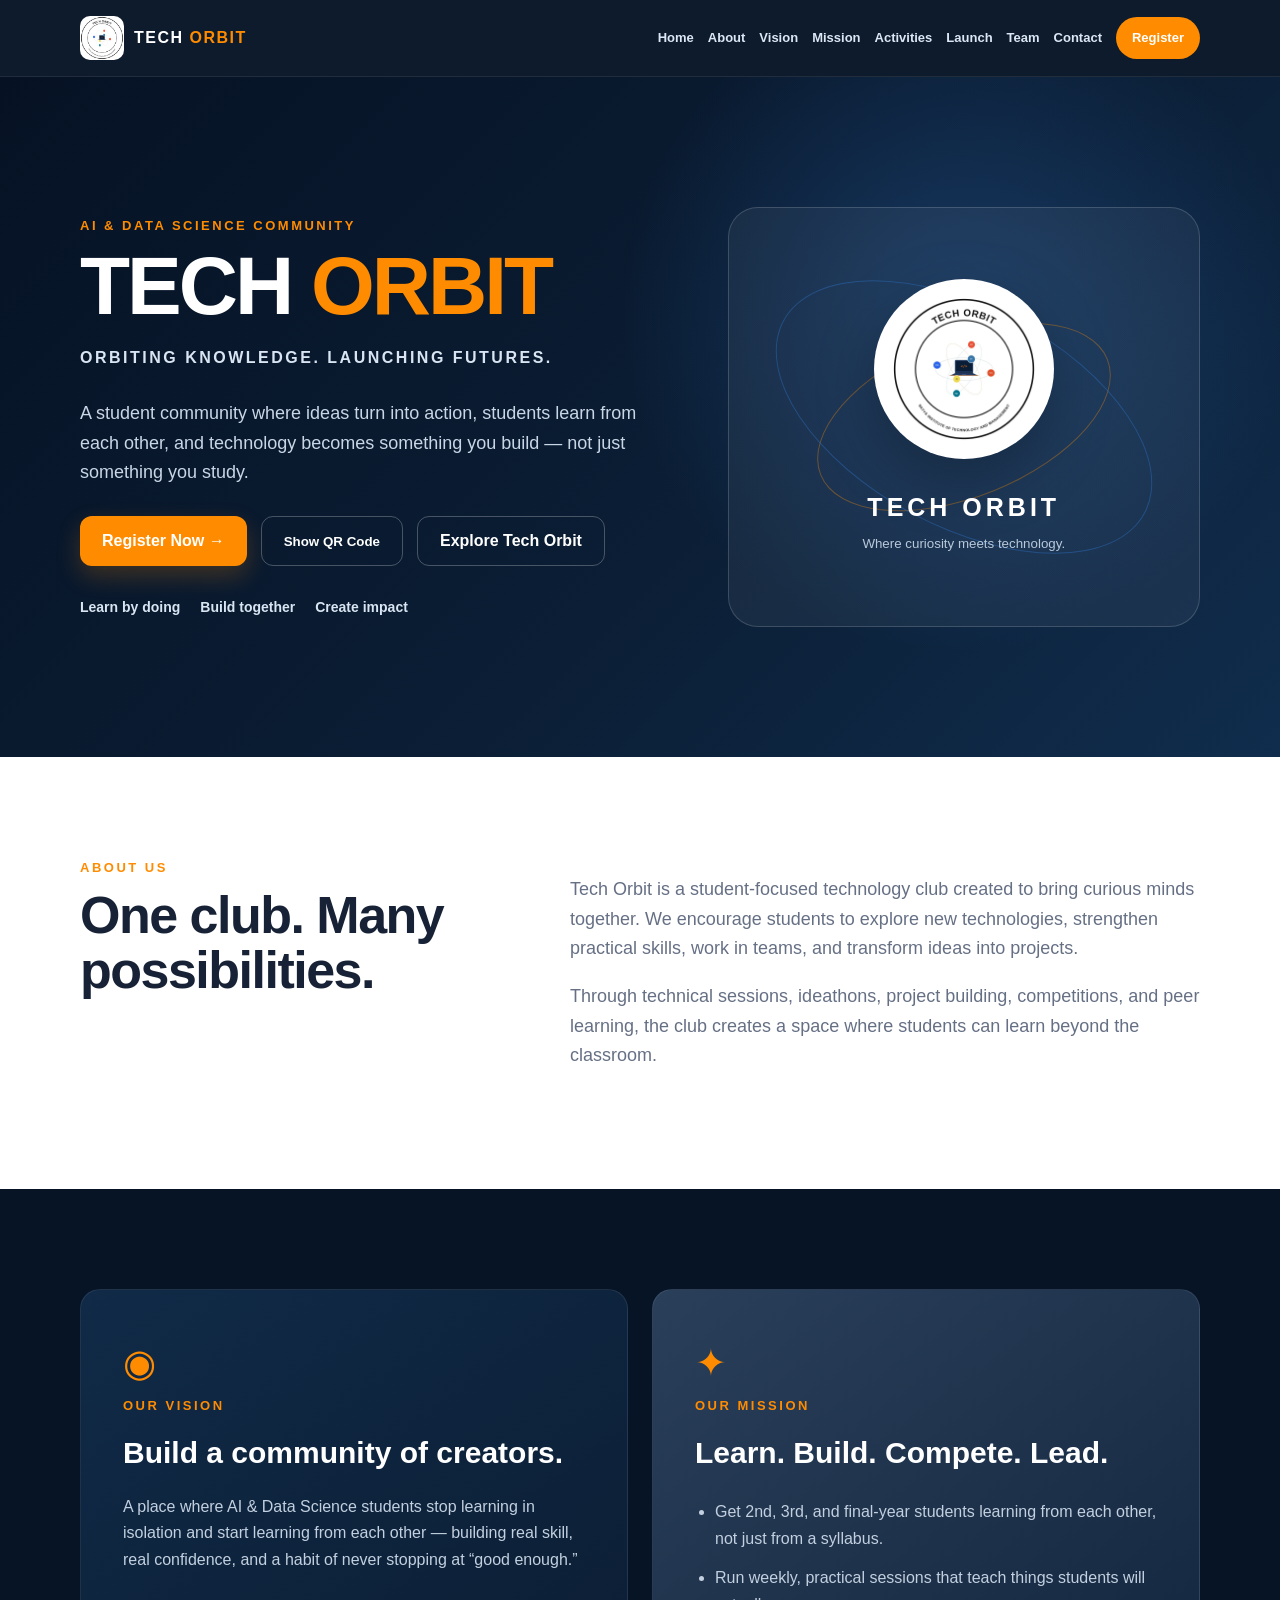
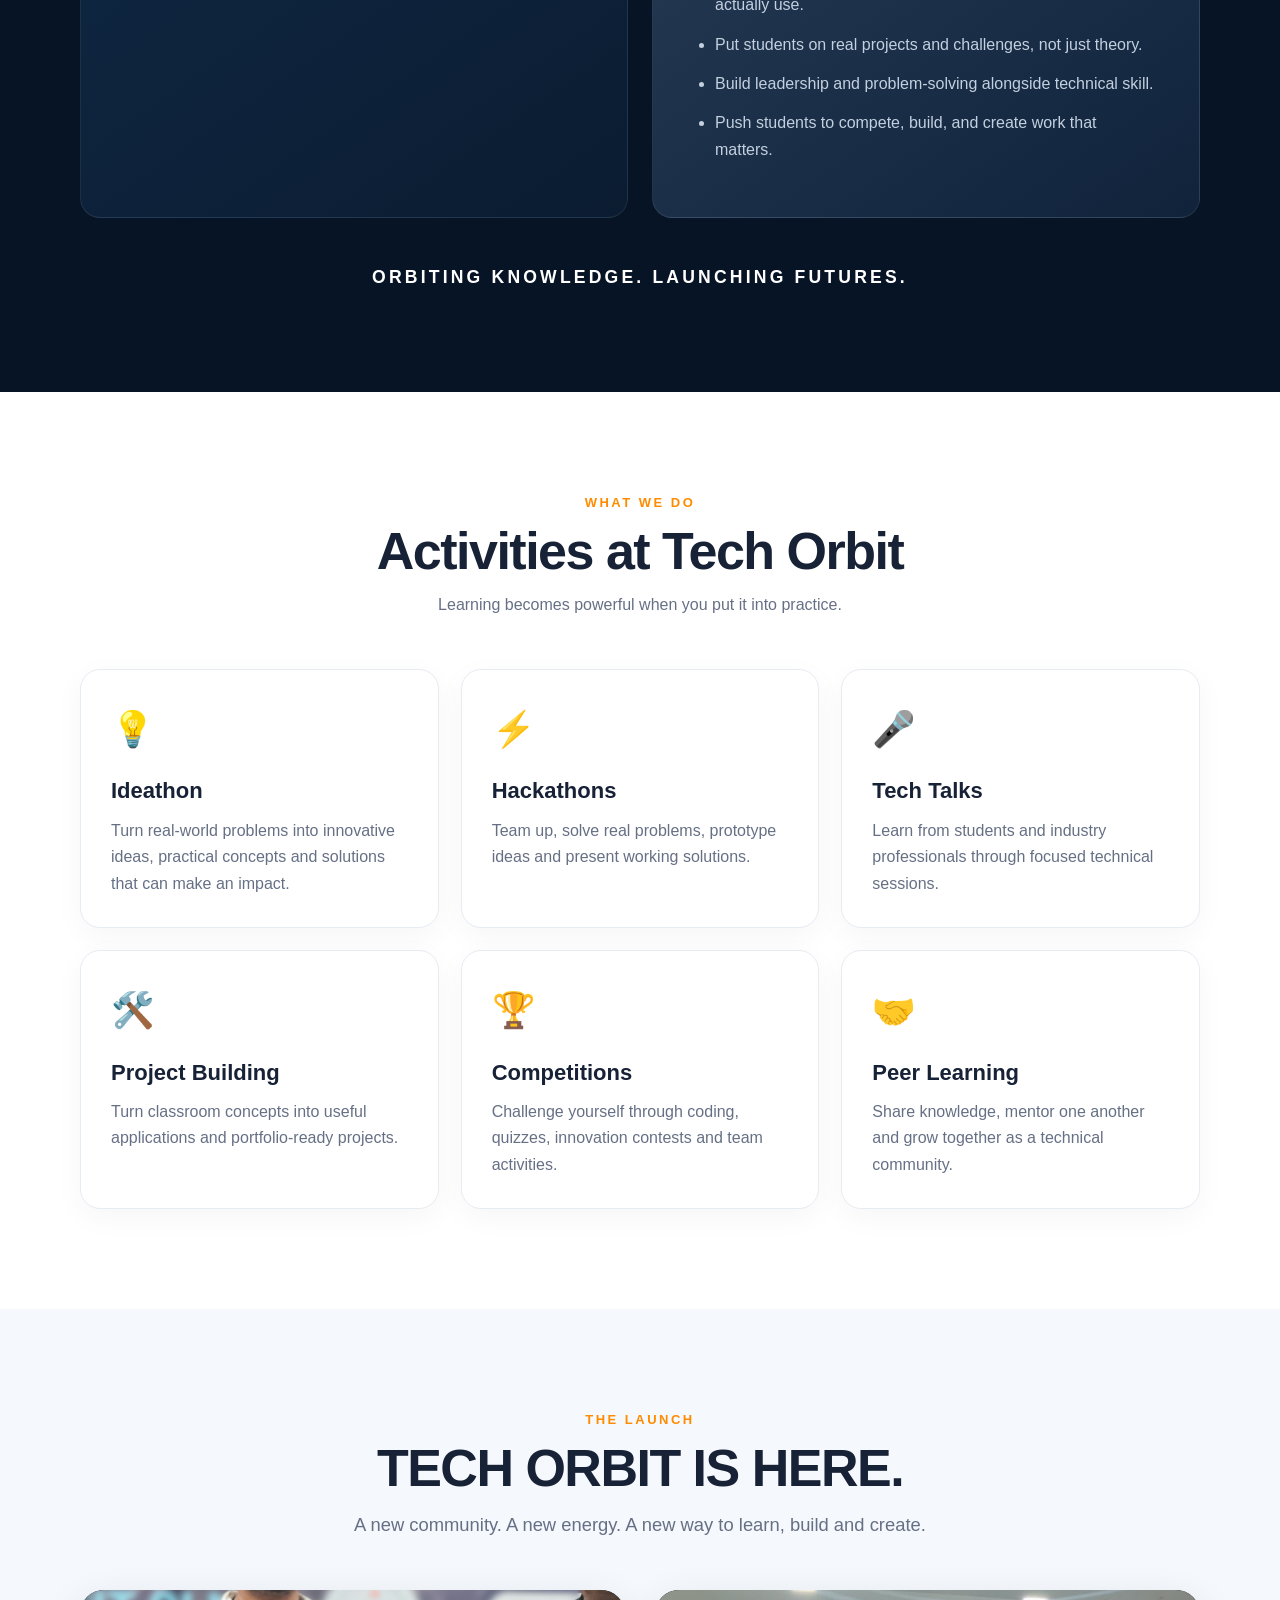
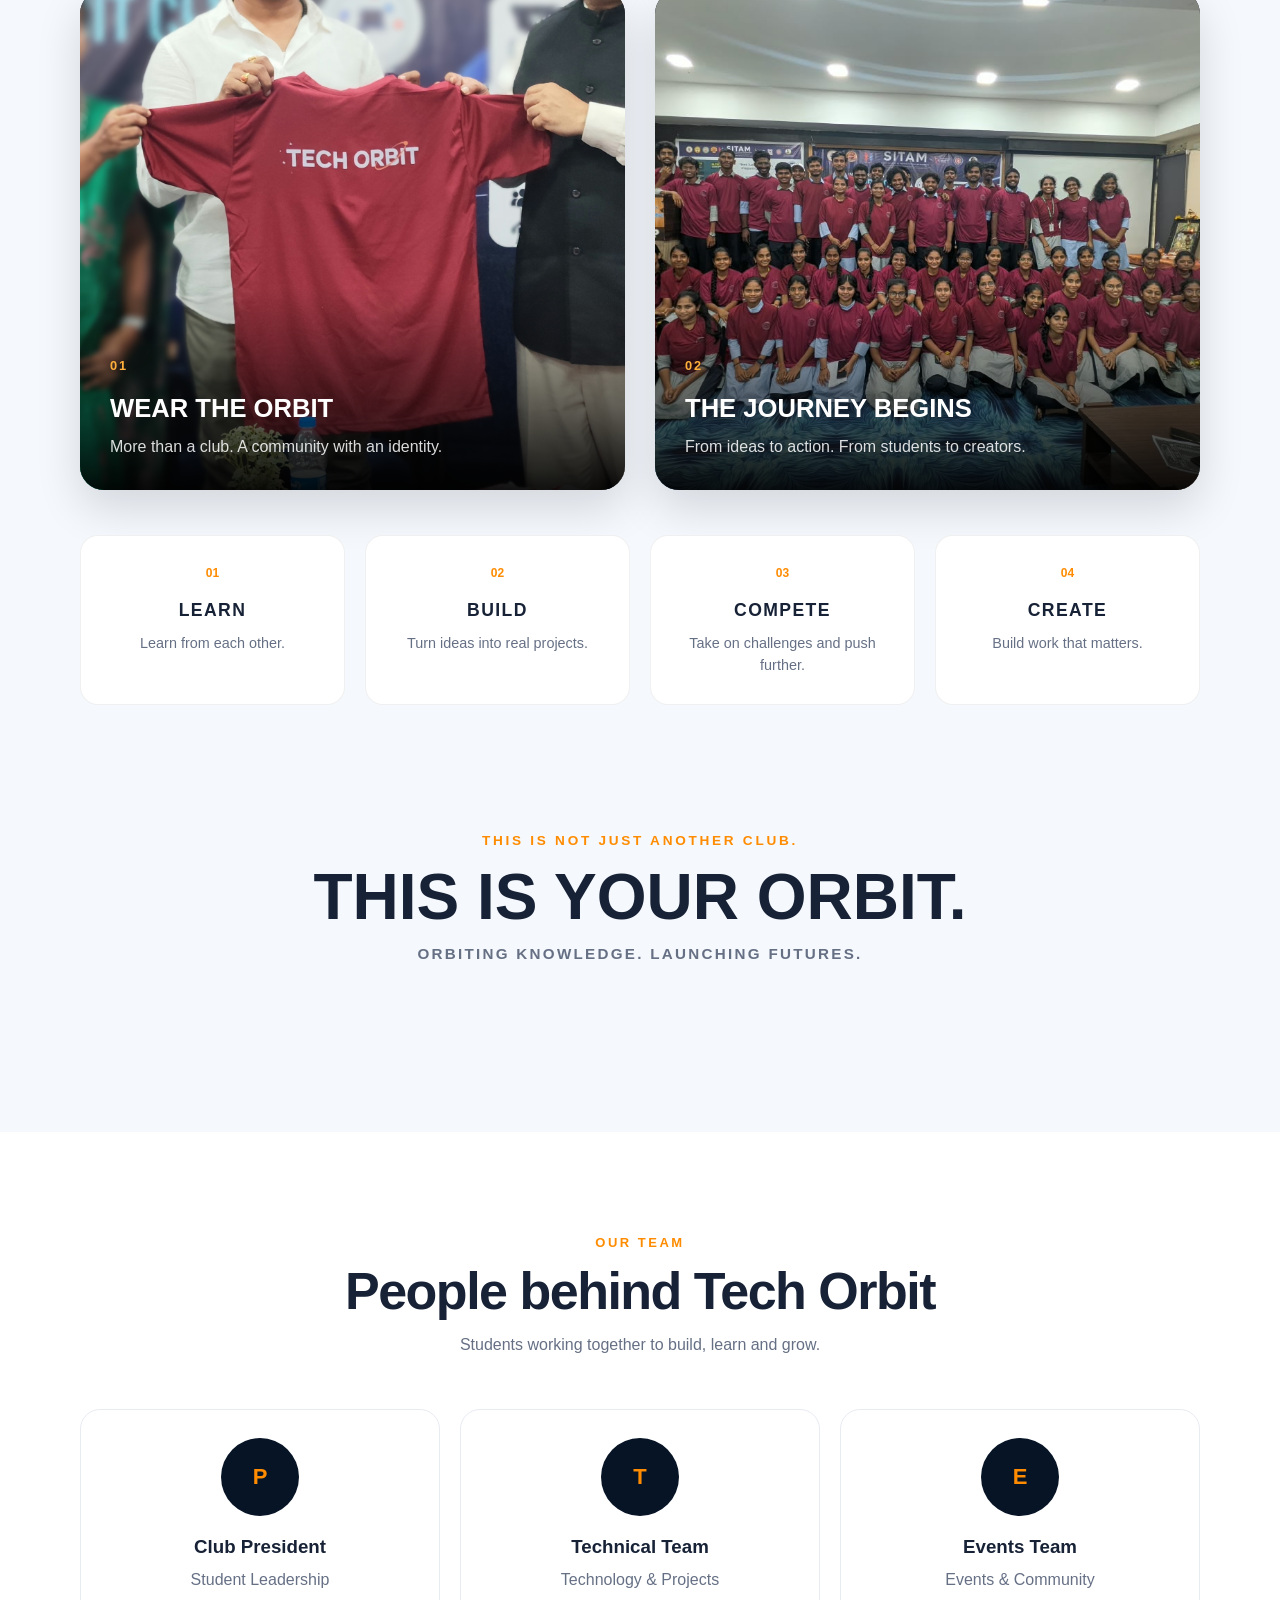
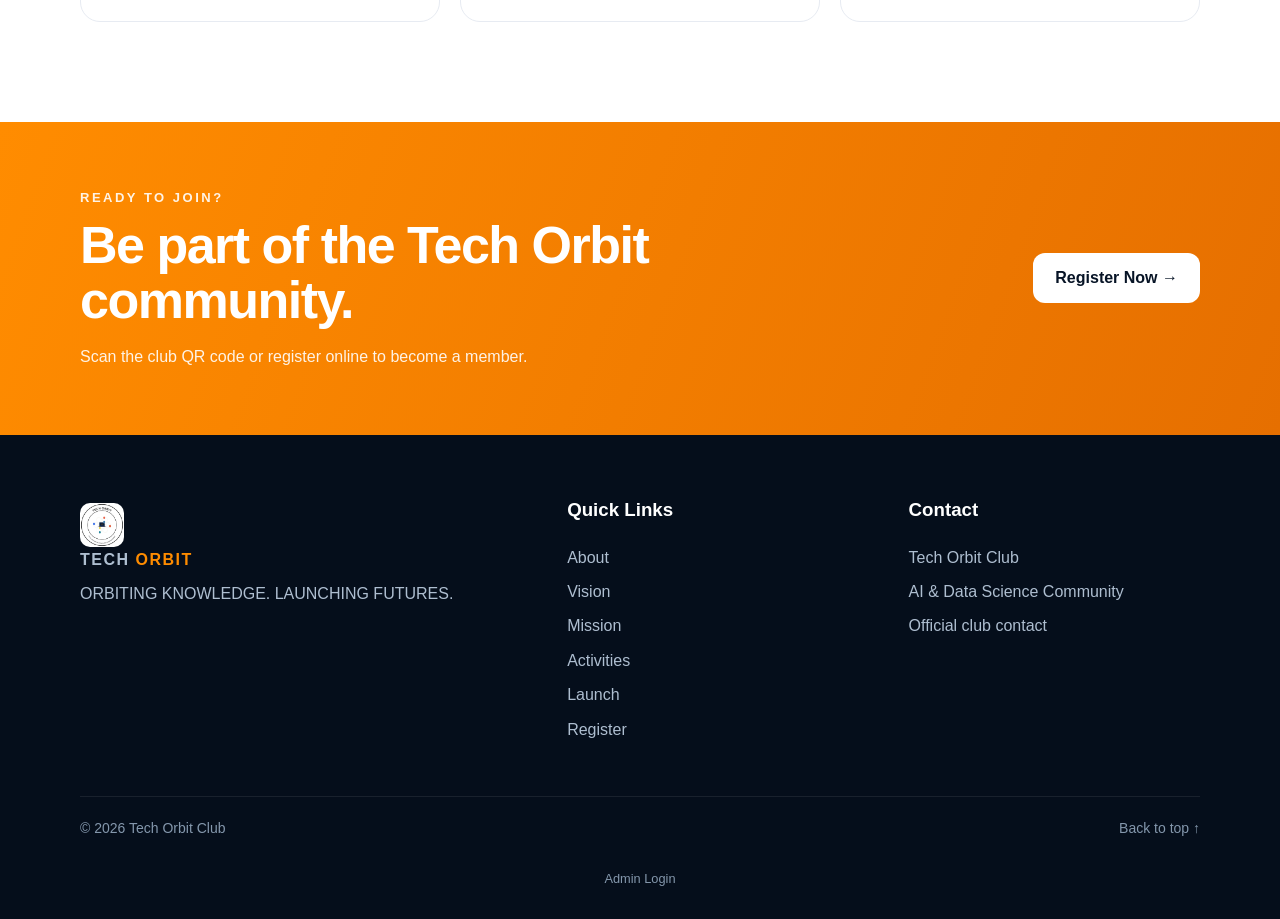
==== commit 3340f585: "Add Tech Orbit inauguration gallery" ====
--- a/index.html
+++ b/index.html
@@ -630,7 +630,7 @@
       <article class="launch-image-card reveal">
 
         <img
-          src="inauguration-2.jpg"
+          src="/imgt.jpeg"
           alt="Tech Orbit Club inauguration"
           loading="lazy"
         >
--- a/style.css
+++ b/style.css
@@ -1,5 +1,5 @@
 * {
-    box-sizing: border-box
+    box-sizing: border-box;
 }
 
 :root {
@@ -13,11 +13,11 @@
     --line: #e7ebf2;
     --soft: #f5f8fc;
     --shadow: 0 18px 50px rgba(7, 20, 38, .10);
-    --radius: 20px
+    --radius: 20px;
 }
 
 html {
-    scroll-behavior: smooth
+    scroll-behavior: smooth;
 }
 
 body {
@@ -25,31 +25,36 @@
     font-family: Arial, Helvetica, sans-serif;
     color: var(--text);
     background: #fff;
-    line-height: 1.65
+    line-height: 1.65;
 }
 
 a {
     color: inherit;
-    text-decoration: none
+    text-decoration: none;
 }
 
 img {
     max-width: 100%;
-    display: block
+    display: block;
 }
 
 .container {
     width: min(1120px, calc(100% - 40px));
-    margin: auto
-}
+    margin: auto;
+}
+
+
+/* =================================
+   NAVIGATION
+================================= */
 
 .site-header {
     position: sticky;
     top: 0;
     z-index: 1000;
-    background: rgba(7, 20, 38, .96);
+    background: rgba(7, 20, 38, .97);
     backdrop-filter: blur(12px);
-    border-bottom: 1px solid rgba(255, 255, 255, .08)
+    border-bottom: 1px solid rgba(255, 255, 255, .08);
 }
 
 .nav-wrap {
@@ -57,7 +62,7 @@
     display: flex;
     align-items: center;
     justify-content: space-between;
-    gap: 24px
+    gap: 20px;
 }
 
 .brand {
@@ -66,42 +71,50 @@
     gap: 10px;
     color: #fff;
     font-weight: 800;
-    letter-spacing: 1.5px
+    letter-spacing: 1.5px;
+    flex-shrink: 0;
 }
 
 .brand img {
     width: 44px;
     height: 44px;
     object-fit: contain;
-    border-radius: 10px
+    border-radius: 10px;
 }
 
 .brand b {
-    color: var(--orange)
+    color: var(--orange);
 }
 
 .nav {
     display: flex;
     align-items: center;
-    gap: 18px
+    justify-content: flex-end;
+    gap: 14px;
+    white-space: nowrap;
 }
 
 .nav a {
     color: #dce7f5;
-    font-size: 14px;
+    font-size: 13px;
     font-weight: 700;
-    transition: .2s
+    transition: .2s;
 }
 
 .nav a:hover {
-    color: var(--orange2)
+    color: var(--orange2);
 }
 
 .nav .nav-register {
     padding: 10px 16px;
     border-radius: 999px;
     background: var(--orange);
-    color: #fff
+    color: #fff;
+}
+
+.nav .nav-register:hover {
+    color: #fff;
+    background: #e97900;
 }
 
 .menu-toggle {
@@ -110,16 +123,32 @@
     background: transparent;
     color: #fff;
     font-size: 28px;
-    cursor: pointer
-}
+    cursor: pointer;
+}
+
+
+/* =================================
+   HERO
+================================= */
 
 .hero {
     overflow: hidden;
-    background: radial-gradient(circle at 75% 35%, rgba(46, 111, 190, .32), transparent 32%), linear-gradient(135deg, #061224 0%, #0b1e35 58%, #102d4d 100%);
+    background:
+        radial-gradient(
+            circle at 75% 35%,
+            rgba(46, 111, 190, .32),
+            transparent 32%
+        ),
+        linear-gradient(
+            135deg,
+            #061224 0%,
+            #0b1e35 58%,
+            #102d4d 100%
+        );
     color: #fff;
     min-height: 680px;
     display: flex;
-    align-items: center
+    align-items: center;
 }
 
 .hero-grid {
@@ -127,7 +156,7 @@
     grid-template-columns: 1.1fr .9fr;
     gap: 70px;
     align-items: center;
-    padding: 80px 0
+    padding: 80px 0;
 }
 
 .eyebrow {
@@ -135,7 +164,7 @@
     color: var(--orange);
     font-size: 13px;
     font-weight: 800;
-    letter-spacing: 2.5px
+    letter-spacing: 2.5px;
 }
 
 .hero h1 {
@@ -143,24 +172,32 @@
     max-width: 720px;
     font-size: clamp(48px, 7vw, 82px);
     line-height: .98;
-    letter-spacing: -3px
+    letter-spacing: -3px;
 }
 
 .hero h1 span {
-    color: var(--orange)
+    color: var(--orange);
+}
+
+.hero-tagline {
+    margin: 18px 0 0;
+    color: #d9e5f2;
+    font-size: 16px;
+    font-weight: 800;
+    letter-spacing: 2.5px;
 }
 
 .hero-text {
     max-width: 650px;
     color: #c9d6e6;
     font-size: 18px;
-    margin: 28px 0
+    margin: 28px 0;
 }
 
 .hero-actions {
     display: flex;
     gap: 14px;
-    flex-wrap: wrap
+    flex-wrap: wrap;
 }
 
 .btn {
@@ -171,22 +208,33 @@
     padding: 0 22px;
     border-radius: 12px;
     font-weight: 800;
-    transition: .2s
+    transition: .2s;
+    cursor: pointer;
 }
 
 .btn:hover {
-    transform: translateY(-2px)
+    transform: translateY(-2px);
 }
 
 .btn-primary {
     background: var(--orange);
     color: #fff;
-    box-shadow: 0 10px 25px rgba(255, 140, 0, .22)
+    box-shadow: 0 10px 25px rgba(255, 140, 0, .22);
+}
+
+.btn-primary:hover {
+    background: #e97900;
 }
 
 .btn-secondary {
     border: 1px solid rgba(255, 255, 255, .25);
-    color: #a11010
+    color: #fff;
+    background: transparent;
+}
+
+.btn-secondary:hover {
+    border-color: var(--orange);
+    color: var(--orange2);
 }
 
 .hero-points {
@@ -196,7 +244,7 @@
     margin-top: 30px;
     color: #d9e5f2;
     font-size: 14px;
-    font-weight: 700
+    font-weight: 700;
 }
 
 .hero-card {
@@ -209,7 +257,7 @@
     justify-content: center;
     align-items: center;
     position: relative;
-    overflow: hidden
+    overflow: hidden;
 }
 
 .hero-logo {
@@ -219,14 +267,14 @@
     background: #fff;
     border-radius: 50%;
     z-index: 2;
-    box-shadow: 0 20px 60px rgba(0, 0, 0, .28)
+    box-shadow: 0 20px 60px rgba(0, 0, 0, .28);
 }
 
 .hero-logo img {
     width: 100%;
     height: 100%;
     object-fit: contain;
-    border-radius: 50%
+    border-radius: 50%;
 }
 
 .hero-card p {
@@ -234,109 +282,151 @@
     font-size: 25px;
     font-weight: 900;
     letter-spacing: 4px;
-    z-index: 2
+    z-index: 2;
 }
 
 .hero-card small {
     color: #b9c9da;
-    z-index: 2
+    z-index: 2;
 }
 
 .orbit-ring {
     position: absolute;
     border: 1px solid rgba(255, 140, 0, .35);
-    border-radius: 50%
+    border-radius: 50%;
 }
 
 .ring-one {
     width: 310px;
     height: 160px;
-    transform: rotate(-22deg)
+    transform: rotate(-22deg);
 }
 
 .ring-two {
     width: 410px;
     height: 220px;
     transform: rotate(28deg);
-    border-color: rgba(46, 111, 190, .45)
-}
+    border-color: rgba(46, 111, 190, .45);
+}
+
+
+/* =================================
+   GENERAL SECTIONS
+================================= */
 
 .section {
-    padding: 100px 0
+    padding: 100px 0;
 }
 
 .two-column {
     display: grid;
     grid-template-columns: .8fr 1.2fr;
-    gap: 70px
+    gap: 70px;
 }
 
 .section-heading h2,
-.event-layout h2,
 .center-heading h2,
 .banner-inner h2 {
     margin: 0;
     font-size: clamp(32px, 5vw, 52px);
     line-height: 1.05;
-    letter-spacing: -1.5px
+    letter-spacing: -1.5px;
 }
 
 .section-copy {
     color: var(--muted);
-    font-size: 18px
-}
+    font-size: 18px;
+}
+
+
+/* =================================
+   VISION + MISSION
+================================= */
 
 .dark-section {
     background: var(--navy);
-    color: #fff
+    color: #fff;
 }
 
 .vision-grid {
     display: grid;
     grid-template-columns: 1fr 1fr;
-    gap: 24px
+    gap: 24px;
 }
 
 .vision-card {
     padding: 42px;
     border-radius: var(--radius);
-    background: linear-gradient(145deg, #102a47, #0b1c31);
-    border: 1px solid rgba(255, 255, 255, .08)
+    background: linear-gradient(
+        145deg,
+        #102a47,
+        #0b1c31
+    );
+    border: 1px solid rgba(255, 255, 255, .08);
 }
 
 .mission-card {
-    background: linear-gradient(145deg, #2a3f5a, #10233b)
+    background: linear-gradient(
+        145deg,
+        #2a3f5a,
+        #10233b
+    );
 }
 
 .vision-card .icon {
     font-size: 38px;
-    color: var(--orange)
+    color: var(--orange);
 }
 
 .vision-card h2 {
     font-size: 30px;
-    margin: 12px 0
+    margin: 12px 0;
 }
 
 .vision-card p:last-child {
-    color: #c2d0df
-}
+    color: #c2d0df;
+}
+
+.mission-list {
+    margin: 20px 0 0;
+    padding-left: 20px;
+    color: #c2d0df;
+}
+
+.mission-list li {
+    margin-bottom: 12px;
+    line-height: 1.7;
+}
+
+.orbit-tagline {
+    text-align: center;
+    margin-top: 45px;
+    font-size: 1.1rem;
+    font-weight: 800;
+    letter-spacing: .18em;
+    color: #fff;
+}
+
+
+/* =================================
+   ACTIVITIES
+================================= */
 
 .center-heading {
     text-align: center;
     max-width: 720px;
-    margin: 0 auto 50px
-}
-
-.center-heading>p:last-child {
+    margin: 0 auto 50px;
+}
+
+.center-heading > p:last-child {
     color: var(--muted);
-    margin-top: 14px
+    margin-top: 14px;
 }
 
 .cards-grid {
     display: grid;
     grid-template-columns: repeat(3, 1fr);
-    gap: 22px
+    gap: 22px;
 }
 
 .feature-card {
@@ -345,90 +435,203 @@
     border-radius: var(--radius);
     background: #fff;
     box-shadow: 0 8px 30px rgba(7, 20, 38, .04);
-    transition: .25s
+    transition: .25s;
 }
 
 .feature-card:hover {
     transform: translateY(-6px);
     box-shadow: var(--shadow);
-    border-color: #d4dfed
+    border-color: #d4dfed;
 }
 
 .feature-icon {
-    font-size: 35px
+    font-size: 35px;
 }
 
 .feature-card h3 {
     margin: 16px 0 8px;
-    font-size: 22px
+    font-size: 22px;
 }
 
 .feature-card p {
     color: var(--muted);
-    margin: 0
-}
-
-.event-section {
-    background: var(--soft)
-}
-
-.event-layout {
+    margin: 0;
+}
+
+
+/* =================================
+   TECH ORBIT LAUNCH
+================================= */
+
+.launch-section {
+    background: var(--soft);
+    overflow: hidden;
+}
+
+.launch-main-text {
+    max-width: 700px;
+    margin: 15px auto 0;
+    font-size: 1.15rem;
+    line-height: 1.7;
+}
+
+
+/* TWO LARGE IMAGES */
+
+.launch-gallery {
     display: grid;
-    grid-template-columns: 1fr 1fr;
-    gap: 60px;
-    align-items: center
-}
-
-.event-layout>div:first-child>p:last-child {
+    grid-template-columns: repeat(2, 1fr);
+    gap: 30px;
+    margin-top: 45px;
+    width: 100%;
+}
+
+.launch-image-card {
+    position: relative;
+    overflow: hidden;
+    border-radius: 24px;
+    background: #111827;
+    min-height: 500px;
+    box-shadow: 0 18px 45px rgba(7, 20, 38, .14);
+}
+
+.launch-image-card img {
+    width: 100%;
+    height: 500px;
+    object-fit: cover;
+    display: block;
+    transition: transform .6s ease;
+}
+
+.launch-image-card:hover img {
+    transform: scale(1.04);
+}
+
+
+/* IMAGE CAPTION */
+
+.launch-image-caption {
+    position: absolute;
+    left: 0;
+    right: 0;
+    bottom: 0;
+    padding: 65px 30px 30px;
+    background: linear-gradient(
+        transparent,
+        rgba(0, 0, 0, .92)
+    );
+    color: #fff;
+}
+
+.launch-image-caption span {
+    font-size: .8rem;
+    font-weight: 800;
+    letter-spacing: .15em;
+    color: var(--orange2);
+}
+
+.launch-image-caption h3 {
+    margin: 8px 0 5px;
+    font-size: 1.6rem;
+}
+
+.launch-image-caption p {
+    margin: 0;
+    opacity: .85;
+}
+
+
+/* HYPE POINTS */
+
+.launch-points {
+    display: grid;
+    grid-template-columns: repeat(4, 1fr);
+    gap: 20px;
+    margin-top: 45px;
+}
+
+.launch-point {
+    padding: 28px 20px;
+    background: #fff;
+    border-radius: 18px;
+    text-align: center;
+    border: 1px solid rgba(0, 0, 0, .06);
+    transition: .25s;
+}
+
+.launch-point:hover {
+    transform: translateY(-5px);
+    box-shadow: var(--shadow);
+}
+
+.launch-point strong {
+    display: block;
+    font-size: .75rem;
+    color: var(--orange);
+    margin-bottom: 12px;
+}
+
+.launch-point span {
+    display: block;
+    font-size: 1.1rem;
+    font-weight: 900;
+    letter-spacing: .08em;
+}
+
+.launch-point p {
+    margin: 8px 0 0;
     color: var(--muted);
-    font-size: 18px;
-    max-width: 580px
-}
-
-.event-card {
-    padding: 38px;
-    background: #fff;
-    border-radius: var(--radius);
-    box-shadow: var(--shadow);
-    border-left: 5px solid var(--orange)
-}
-
-.event-badge {
-    display: inline-block;
-    padding: 6px 11px;
-    border-radius: 999px;
-    background: #fff0dc;
-    color: #b65f00;
-    font-size: 12px;
+    font-size: .9rem;
+    line-height: 1.5;
+}
+
+
+/* FINAL HYPE */
+
+.launch-statement {
+    text-align: center;
+    margin: 70px auto 10px;
+    padding: 55px 20px;
+}
+
+.launch-statement p {
+    margin: 0;
+    color: var(--orange);
+    font-size: .85rem;
+    font-weight: 800;
+    letter-spacing: .2em;
+}
+
+.launch-statement h3 {
+    margin: 12px 0;
+    font-size: clamp(2rem, 5vw, 4rem);
     font-weight: 900;
-    letter-spacing: 1px
-}
-
-.event-card h3 {
-    font-size: 28px;
-    margin: 16px 0 10px
-}
-
-.event-card p {
-    color: var(--muted)
-}
-
-.text-link {
-    color: var(--blue);
-    font-weight: 800
-}
+    line-height: 1;
+}
+
+.launch-statement span {
+    font-weight: 800;
+    letter-spacing: .15em;
+    font-size: .95rem;
+    color: var(--muted);
+}
+
+
+/* =================================
+   TEAM
+================================= */
 
 .team-grid {
     display: grid;
-    grid-template-columns: repeat(4, 1fr);
-    gap: 20px
+    grid-template-columns: repeat(3, 1fr);
+    gap: 20px;
 }
 
 .team-card {
     text-align: center;
     padding: 28px 18px;
     border: 1px solid var(--line);
-    border-radius: var(--radius)
+    border-radius: var(--radius);
 }
 
 .avatar {
@@ -441,85 +644,103 @@
     background: var(--navy);
     color: var(--orange);
     font-size: 22px;
-    font-weight: 900
+    font-weight: 900;
 }
 
 .team-card h3 {
-    margin: 0 0 4px
+    margin: 0 0 4px;
 }
 
 .team-card p {
     margin: 0;
-    color: var(--muted)
-}
+    color: var(--muted);
+}
+
+
+/* =================================
+   REGISTER BANNER
+================================= */
 
 .register-banner {
-    background: linear-gradient(110deg, var(--orange), #e66f00);
-    color: #fff;
-    padding: 65px 0
+    background: linear-gradient(
+        110deg,
+        var(--orange),
+        #e66f00
+    );
+    color: #fff;
+    padding: 65px 0;
 }
 
 .register-banner .eyebrow {
     color: #fff;
-    opacity: .9
+    opacity: .9;
 }
 
 .banner-inner {
     display: flex;
     align-items: center;
     justify-content: space-between;
-    gap: 30px
+    gap: 30px;
 }
 
 .banner-inner h2 {
-    max-width: 720px
+    max-width: 720px;
 }
 
 .banner-inner p:last-child {
     margin-bottom: 0;
-    opacity: .9
+    opacity: .9;
 }
 
 .btn-light {
     background: #fff;
-    color: var(--navy)
-}
+    color: var(--navy);
+}
+
+.btn-light:hover {
+    background: #f3f3f3;
+}
+
+
+/* =================================
+   FOOTER
+================================= */
 
 footer {
     background: #050e1b;
     color: #d3deeb;
-    padding: 60px 0 25px
+    padding: 60px 0 25px;
 }
 
 .footer-grid {
     display: grid;
     grid-template-columns: 1.5fr 1fr 1fr;
     gap: 50px;
-    padding-bottom: 45px
+    padding-bottom: 45px;
 }
 
 .footer-brand {
-    margin-bottom: 12px
+    margin-bottom: 12px;
 }
 
 .footer-note {
-    color: #8ea1b7
+    color: #8ea1b7;
 }
 
 .footer-grid h3 {
     color: #fff;
-    margin-top: 0
+    margin-top: 0;
 }
 
 .footer-grid a,
 .footer-grid p {
     display: block;
     color: #aebed0;
-    margin: 8px 0
+    margin: 8px 0;
 }
 
 .footer-grid a:hover {
-    color: var(--orange2)
+    color: var(--orange2);
 }
 
 .footer-bottom {
@@ -529,51 +750,187 @@
     justify-content: space-between;
     gap: 20px;
     color: #8497ac;
-    font-size: 14px
-}
+    font-size: 14px;
+}
+
+
+/* =================================
+   ADMIN LOGIN
+================================= */
+
+.admin-footer-link {
+    background: #050e1b;
+    text-align: center;
+    padding: 0 20px 28px;
+}
+
+.admin-footer-link a {
+    color: #8497ac;
+    font-size: .8rem;
+    transition: .2s;
+}
+
+.admin-footer-link a:hover {
+    color: var(--orange2);
+}
+
+
+/* =================================
+   SCROLL ANIMATION
+================================= */
 
 .reveal {
     opacity: 0;
     transform: translateY(22px);
-    transition: opacity .7s ease, transform .7s ease
+    transition:
+        opacity .7s ease,
+        transform .7s ease;
 }
 
 .reveal.visible {
     opacity: 1;
-    transform: translateY(0)
-}
-
-@media(max-width:980px) {
+    transform: translateY(0);
+}
+
+
+/* =================================
+   QR MODAL
+================================= */
+
+.qr-modal {
+    display: none;
+    position: fixed;
+    inset: 0;
+    z-index: 3000;
+    align-items: center;
+    justify-content: center;
+    padding: 20px;
+}
+
+.qr-modal.open {
+    display: flex;
+}
+
+.qr-backdrop {
+    position: absolute;
+    inset: 0;
+    background: rgba(0, 0, 0, .75);
+    backdrop-filter: blur(5px);
+}
+
+.qr-dialog {
+    position: relative;
+    z-index: 1;
+    width: min(430px, 100%);
+    padding: 34px 28px 30px;
+    border-radius: 24px;
+    background: #fff;
+    text-align: center;
+    box-shadow: 0 25px 80px rgba(0, 0, 0, .35);
+}
+
+.qr-dialog h2 {
+    margin: 0 0 20px;
+    font-size: 32px;
+    color: var(--navy);
+    line-height: 1.1;
+}
+
+.qr-dialog .eyebrow {
+    margin-bottom: 8px;
+}
+
+.qr-close {
+    position: absolute;
+    top: 10px;
+    right: 14px;
+    width: 38px;
+    height: 38px;
+    border: 0;
+    background: transparent;
+    font-size: 32px;
+    line-height: 1;
+    color: var(--muted);
+    cursor: pointer;
+}
+
+.qr-image {
+    width: min(280px, 80vw);
+    height: auto;
+    margin: 0 auto 18px;
+    padding: 10px;
+    background: #fff;
+    border-radius: 12px;
+}
+
+.qr-help {
+    margin: 0 auto 20px;
+    max-width: 330px;
+    color: var(--muted);
+    font-size: 14px;
+    line-height: 1.55;
+}
+
+.qr-register {
+    width: 100%;
+}
+
+.modal-open {
+    overflow: hidden;
+}
+
+
+/* =================================
+   TABLET
+================================= */
+
+@media (max-width: 1100px) {
+
     .nav {
-        gap: 10px
-    }
+        gap: 10px;
+    }
+
+    .nav a {
+        font-size: 12px;
+    }
+
+}
+
+
+/* =================================
+   TABLET / MOBILE
+================================= */
+
+@media (max-width: 980px) {
 
     .hero-grid,
-    .two-column,
-    .event-layout {
-        grid-template-columns: 1fr
+    .two-column {
+        grid-template-columns: 1fr;
     }
 
     .hero-card {
-        min-height: 340px
+        min-height: 340px;
     }
 
     .cards-grid {
-        grid-template-columns: repeat(2, 1fr)
+        grid-template-columns: repeat(2, 1fr);
     }
 
     .team-grid {
-        grid-template-columns: repeat(2, 1fr)
-    }
-}
-
-@media(max-width:760px) {
-    .container {
-        width: min(100% - 28px, 1120px)
-    }
+        grid-template-columns: repeat(3, 1fr);
+    }
+
+}
+
+
+/* =================================
+   MOBILE NAVIGATION
+================================= */
+
+@media (max-width: 900px) {
 
     .menu-toggle {
-        display: block
+        display: block;
     }
 
     .nav {
@@ -587,345 +944,149 @@
         background: var(--navy);
         border: 1px solid rgba(255, 255, 255, .1);
         flex-direction: column;
-        align-items: stretch
+        align-items: stretch;
+        gap: 4px;
     }
 
     .nav.open {
-        display: flex
+        display: flex;
     }
 
     .nav a {
-        padding: 9px 4px
+        padding: 9px 4px;
+        font-size: 14px;
+    }
+
+}
+
+
+/* =================================
+   MOBILE
+================================= */
+
+@media (max-width: 760px) {
+
+    .container {
+        width: min(100% - 28px, 1120px);
     }
 
     .hero {
-        min-height: auto
+        min-height: auto;
     }
 
     .hero-grid {
         padding: 65px 0;
-        gap: 45px
+        gap: 45px;
     }
 
     .hero h1 {
-        letter-spacing: -2px
+        letter-spacing: -2px;
+    }
+
+    .hero-tagline {
+        font-size: 13px;
+        letter-spacing: 1.5px;
     }
 
     .section {
-        padding: 72px 0
+        padding: 72px 0;
     }
 
     .vision-grid,
     .cards-grid,
     .team-grid,
     .footer-grid {
-        grid-template-columns: 1fr
+        grid-template-columns: 1fr;
     }
 
     .banner-inner,
     .footer-bottom {
         align-items: flex-start;
-        flex-direction: column
-    }
-}
-
-
-.hero-tagline {
-    margin: 18px 0 0;
-    color: #d9e5f2;
-    font-size: 16px;
-    font-weight: 800;
-    letter-spacing: 2.5px
-}
-
-.mission-list {
-    margin: 18px 0 0;
-    padding-left: 20px;
-    color: #c2d0df
-}
-
-.mission-list li {
-    margin-bottom: 12px;
-    line-height: 1.65
-}
-
-.qr-modal {
-    display: none;
-    position: fixed;
-    inset: 0;
-    z-index: 3000;
-    align-items: center;
-    justify-content: center;
-    padding: 20px
-}
-
-.qr-modal.open {
-    display: flex
-}
-
-.qr-backdrop {
-    position: absolute;
-    inset: 0;
-    background: rgba(0, 0, 0, .75);
-    backdrop-filter: blur(5px)
-}
-
-.qr-dialog {
-    position: relative;
-    z-index: 1;
-    width: min(430px, 100%);
-    padding: 34px 28px 30px;
-    border-radius: 24px;
-    background: #fff;
-    text-align: center;
-    box-shadow: 0 25px 80px rgba(0, 0, 0, .35)
-}
-
-.qr-dialog h2 {
-    margin: 0 0 20px;
-    font-size: 32px;
-    color: var(--navy);
-    line-height: 1.1
-}
-
-.qr-dialog .eyebrow {
-    margin-bottom: 8px
-}
-
-.qr-close {
-    position: absolute;
-    top: 10px;
-    right: 14px;
-    width: 38px;
-    height: 38px;
-    border: 0;
-    background: transparent;
-    font-size: 32px;
-    line-height: 1;
-    color: var(--muted);
-    cursor: pointer
-}
-
-.qr-image {
-    width: min(280px, 80vw);
-    height: auto;
-    margin: 0 auto 18px;
-    padding: 10px;
-    background: #fff;
-    border-radius: 12px
-}
-
-.qr-help {
-    margin: 0 auto 20px;
-    max-width: 330px;
-    color: var(--muted);
-    font-size: 14px;
-    line-height: 1.55
-}
-
-.qr-register {
-    width: 100%
-}
-
-.modal-open {
-    overflow: hidden
-}
-
-@media(max-width:760px) {
-    .hero-tagline {
-        font-size: 13px;
-        letter-spacing: 1.5px
-    }
+        flex-direction: column;
+    }
+
+
+    /* LAUNCH */
+
+    .launch-gallery {
+        grid-template-columns: 1fr;
+        gap: 20px;
+    }
+
+    .launch-image-card {
+        min-height: 380px;
+    }
+
+    .launch-image-card img {
+        height: 380px;
+    }
+
+    .launch-points {
+        grid-template-columns: repeat(2, 1fr);
+    }
+
+    .launch-statement {
+        margin-top: 45px;
+        padding: 40px 10px;
+    }
+
+    .launch-statement span {
+        font-size: .8rem;
+        letter-spacing: .08em;
+    }
+
+
+    /* QR */
 
     .qr-dialog {
-        padding: 30px 20px 24px
+        padding: 30px 20px 24px;
     }
 
     .qr-image {
-        width: min(260px, 78vw)
-    }
-}
-/* =================================
-   INAUGURATION GALLERY
-================================= */
-
-.inauguration-gallery {
-  display: grid;
-  grid-template-columns: repeat(3, 1fr);
-  gap: 22px;
-  margin-top: 40px;
-}
-
-.inauguration-photo {
-  overflow: hidden;
-  border-radius: 20px;
-  aspect-ratio: 4 / 3;
-  background: #111;
-}
-
-.inauguration-photo img {
-  width: 100%;
-  height: 100%;
-  object-fit: cover;
-  display: block;
-  transition: transform 0.5s ease;
-}
-
-.inauguration-photo:hover img {
-  transform: scale(1.06);
-}
-
-.inauguration-info {
-  max-width: 800px;
-  margin: 40px auto 0;
-  text-align: center;
-}
-
-.inauguration-info h3 {
-  margin: 15px 0;
-  font-size: 2rem;
-}
-
-.inauguration-info p {
-  line-height: 1.8;
-  margin-bottom: 25px;
-}
-
-
-/* =================================
-   MISSION
-================================= */
-
-.mission-list {
-  margin: 20px 0 0;
-  padding-left: 20px;
-}
-
-.mission-list li {
-  margin-bottom: 12px;
-  line-height: 1.7;
-}
-
-
-/* =================================
-   ORBIT TAGLINE
-================================= */
-
-.orbit-tagline {
-  text-align: center;
-  margin-top: 45px;
-  font-size: 1.1rem;
-  font-weight: 800;
-  letter-spacing: 0.18em;
-}
-
-
-/* =================================
-   ADMIN LOGIN
-================================= */
-
-.admin-footer-link {
-  text-align: center;
-  padding: 15px 20px 25px;
-}
-
-.admin-footer-link a {
-  font-size: 0.85rem;
-  opacity: 0.6;
-  text-decoration: none;
-}
-
-.admin-footer-link a:hover {
-  opacity: 1;
-}
-
-
-/* =================================
-   MOBILE
-================================= */
-
-@media (max-width: 800px) {
-
-  .inauguration-gallery {
-    grid-template-columns: 1fr;
-  }
-
-  .inauguration-photo {
-    aspect-ratio: 16 / 10;
-  }
-
-  .inauguration-info h3 {
-    font-size: 1.5rem;
-  }
-
-  .orbit-tagline {
-    font-size: 0.9rem;
-    letter-spacing: 0.1em;
-  }
-
-}
-/* =================================
-   LARGE INAUGURATION GALLERY
-================================= */
-
-.inauguration-gallery {
-  display: grid;
-  grid-template-columns: repeat(2, 1fr);
-  gap: 30px;
-  margin-top: 45px;
-  width: 100%;
-}
-
-.inauguration-photo {
-  width: 100%;
-  height: 420px;
-  overflow: hidden;
-  border-radius: 24px;
-  background: #111;
-}
-
-.inauguration-photo img {
-  width: 100%;
-  height: 100%;
-  object-fit: cover;
-  display: block;
-  transition: transform 0.5s ease;
-}
-
-.inauguration-photo:hover img {
-  transform: scale(1.04);
-}
-
-.inauguration-info {
-  max-width: 850px;
-  margin: 45px auto 0;
-  text-align: center;
-}
-
-.inauguration-info h3 {
-  margin: 18px 0;
-  font-size: 2rem;
-}
-
-.inauguration-info p {
-  line-height: 1.8;
-  margin-bottom: 25px;
-}
-
-
-/* =================================
-   MOBILE
-================================= */
-
-@media (max-width: 800px) {
-
-  .inauguration-gallery {
-    grid-template-columns: 1fr;
-    gap: 20px;
-  }
-
-  .inauguration-photo {
-    height: 300px;
-  }
+        width: min(260px, 78vw);
+    }
+
+}
+
+
+/* =================================
+   SMALL MOBILE
+================================= */
+
+@media (max-width: 500px) {
+
+    .hero-actions {
+        flex-direction: column;
+        align-items: stretch;
+    }
+
+    .hero-actions .btn {
+        width: 100%;
+    }
+
+    .launch-points {
+        grid-template-columns: 1fr;
+    }
+
+    .launch-image-card {
+        min-height: 320px;
+    }
+
+    .launch-image-card img {
+        height: 320px;
+    }
+
+    .launch-image-caption {
+        padding: 50px 20px 20px;
+    }
+
+    .launch-image-caption h3 {
+        font-size: 1.3rem;
+    }
+
+    .orbit-tagline {
+        font-size: .9rem;
+        letter-spacing: .1em;
+    }
 
 }
